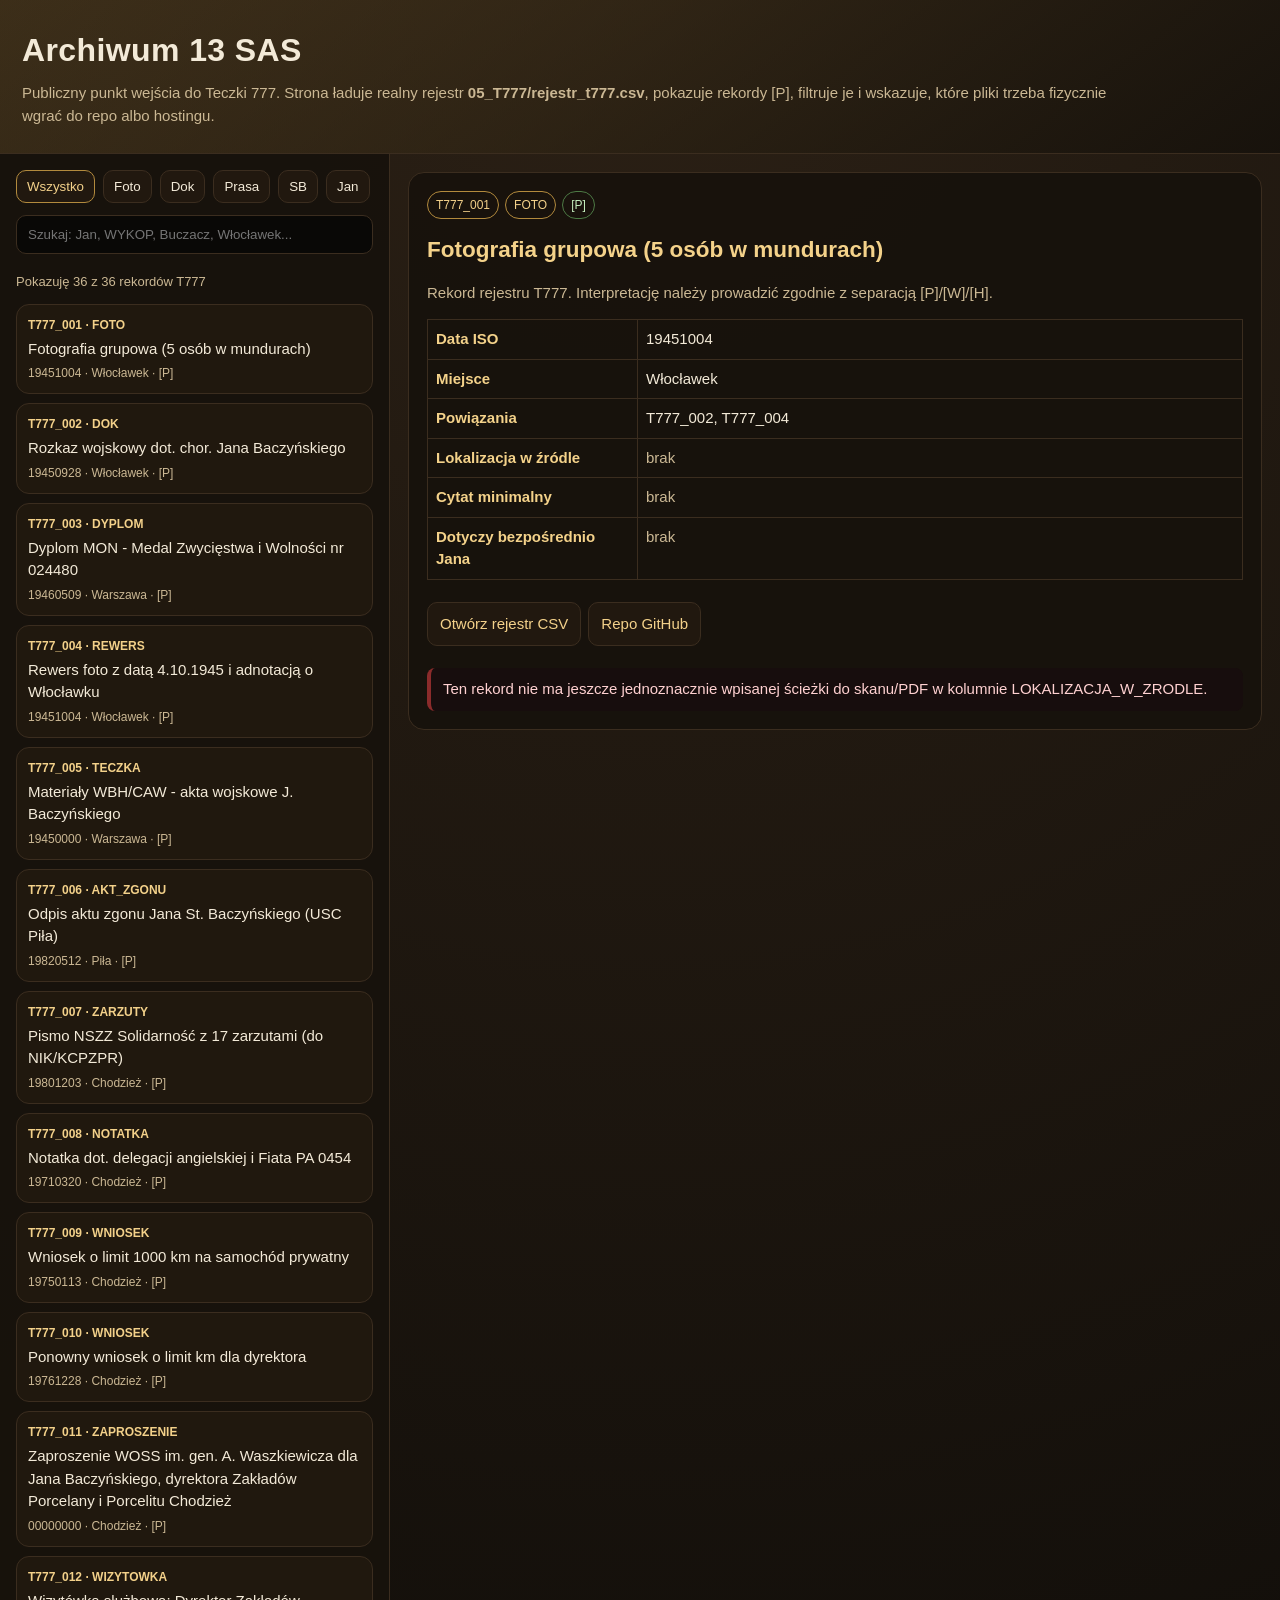
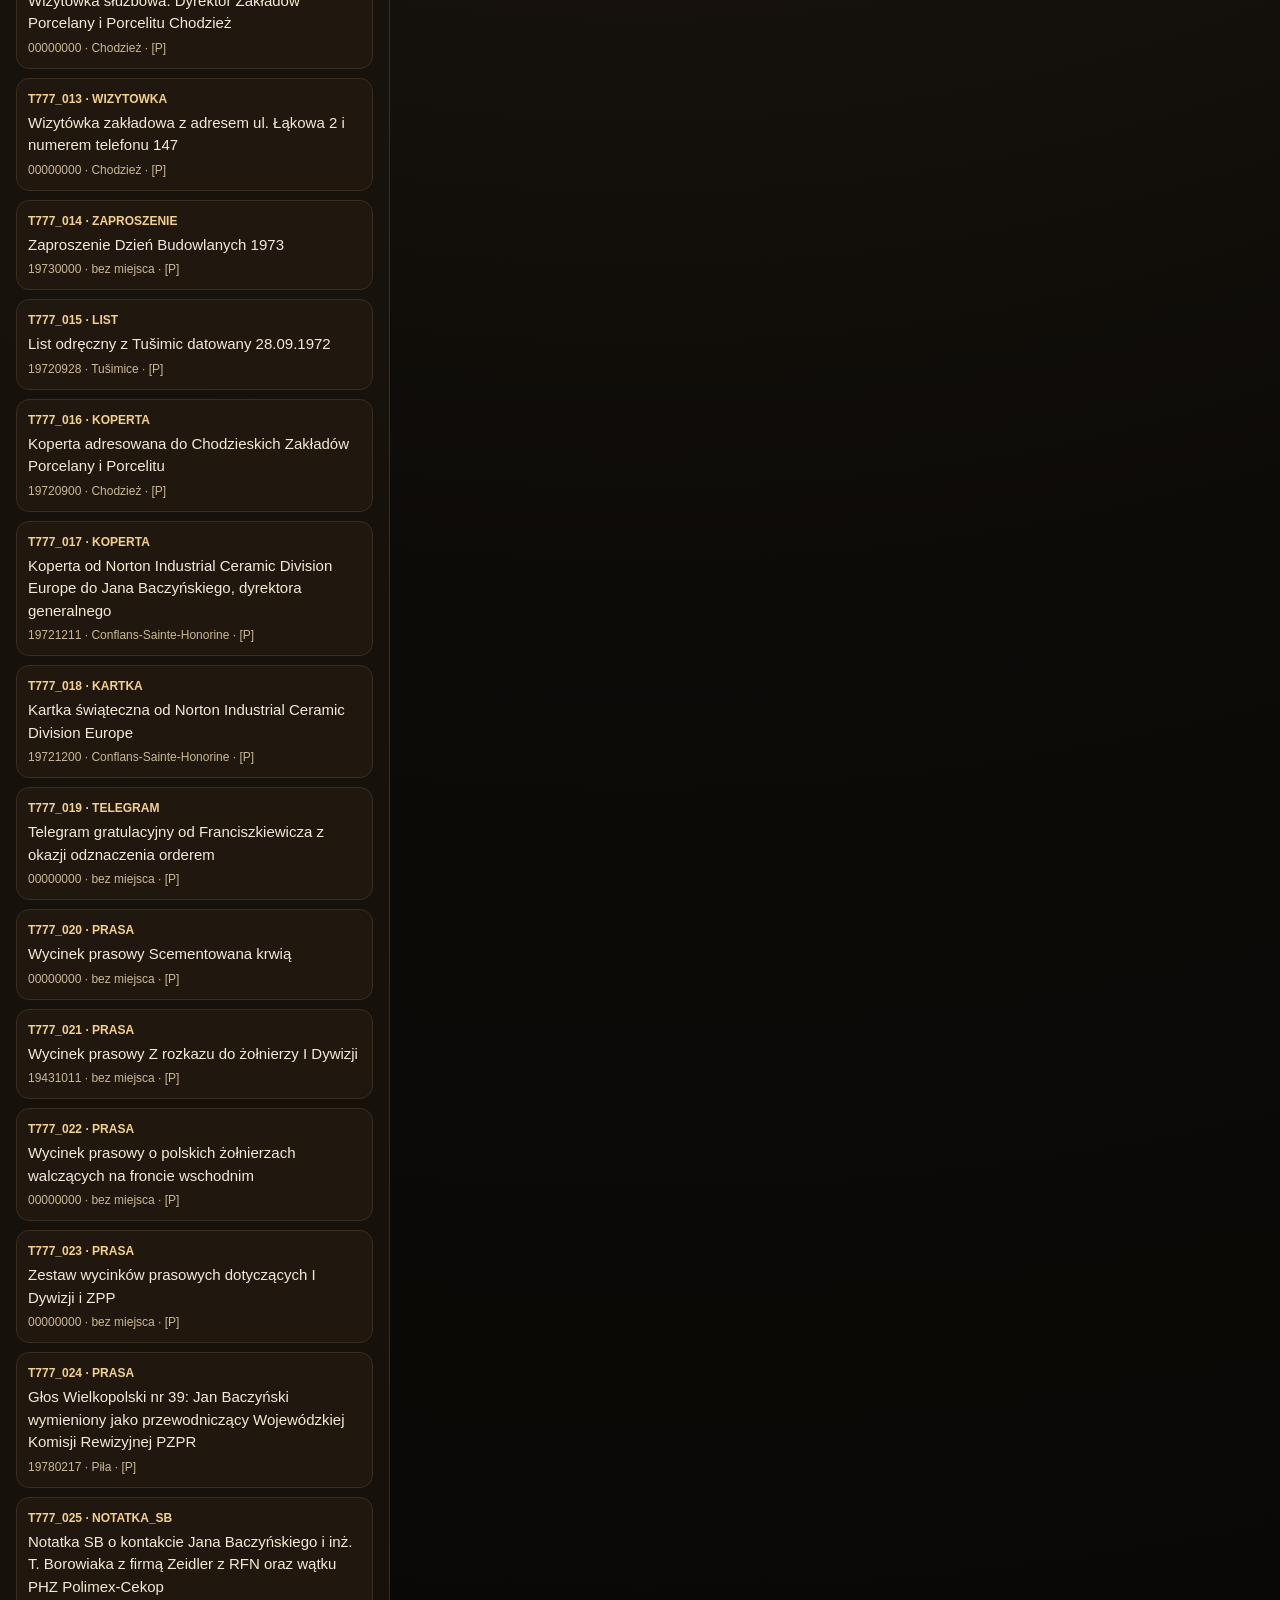
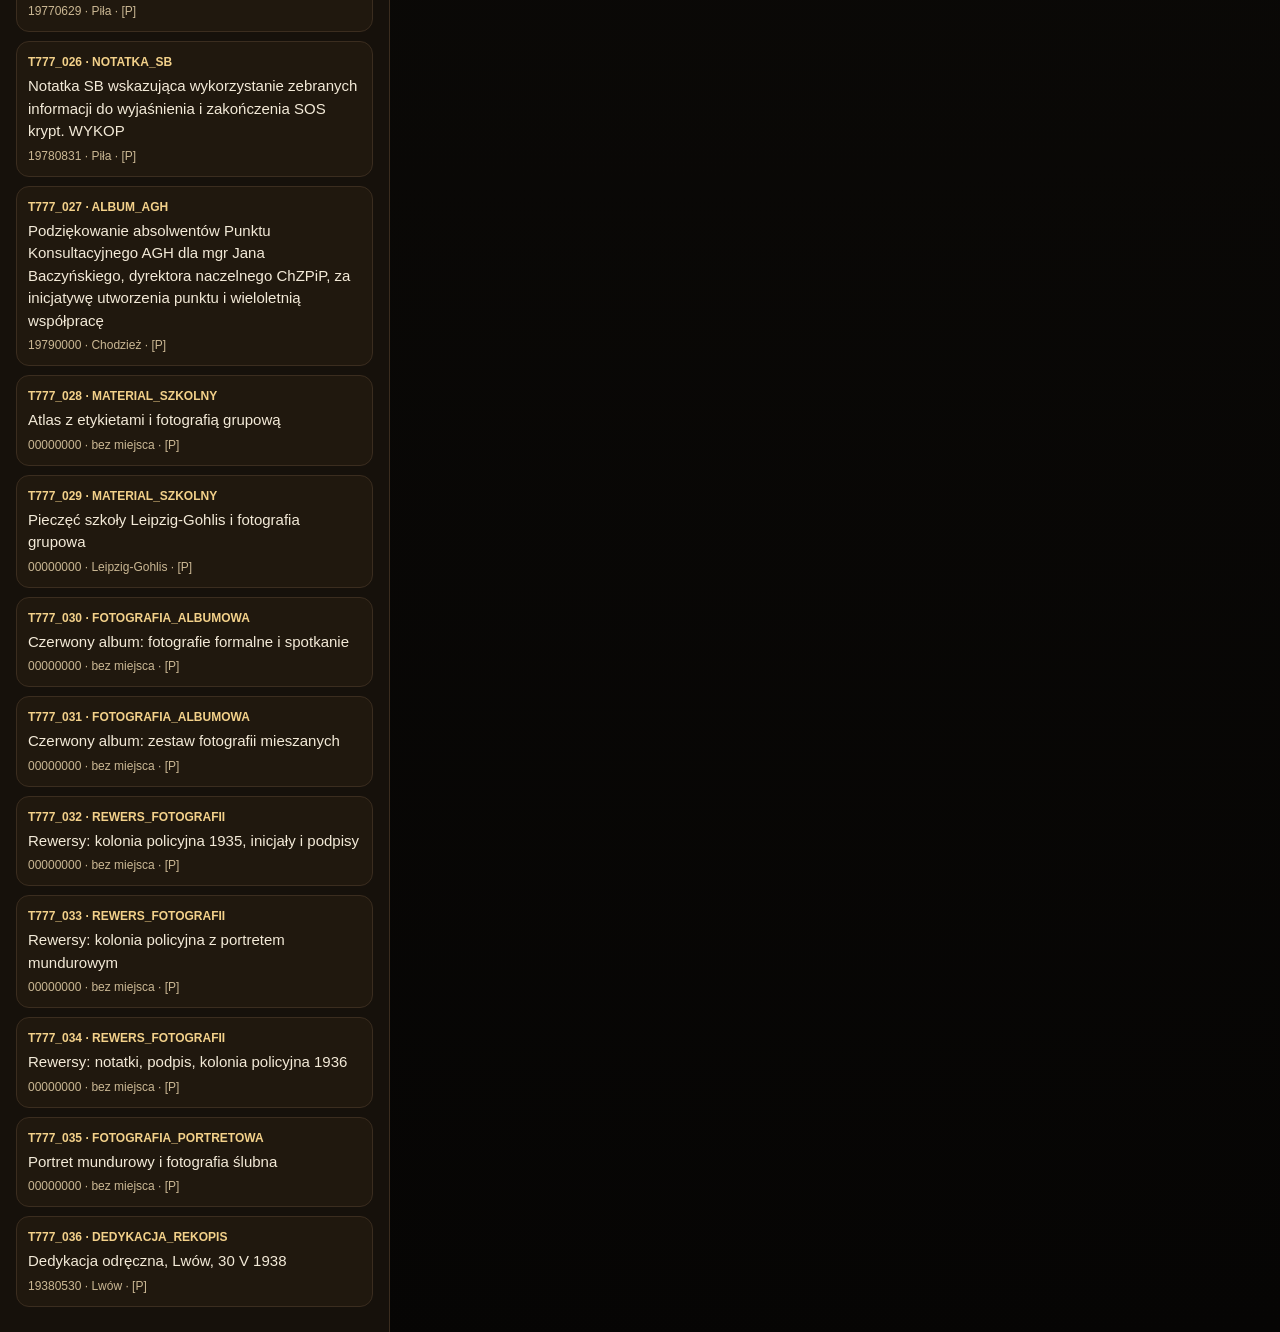
==== index.html @ ee75ef65 "Napraw publiczny front Archiwum 13 SAS i podłącz dynamiczny rejestr T777" ====
<!doctype html>
<html lang="pl">
<head>
<meta charset="utf-8">
<meta name="viewport" content="width=device-width, initial-scale=1">
<title>Archiwum 13 SAS | Teczka 777</title>
<style>
:root{--bg:#0d0b08;--panel:#17120c;--panel2:#21180f;--paper:#f3ead8;--muted:#cbb894;--gold:#b28a3d;--line:#3b2d1f;--red:#8b2b2b;--green:#4d7a45}*{box-sizing:border-box}body{margin:0;background:radial-gradient(circle at top,#2b2015 0,#0d0b08 48%,#060504 100%);color:var(--paper);font:15px/1.5 Arial,Helvetica,sans-serif}header{padding:26px 22px;border-bottom:1px solid var(--line);background:linear-gradient(145deg,rgba(178,138,61,.18),rgba(23,18,12,.96))}h1{margin:0;font-size:32px;letter-spacing:.4px}.sub{color:var(--muted);margin-top:8px;max-width:1100px}.layout{display:grid;grid-template-columns:390px 1fr;min-height:calc(100vh - 120px)}aside{border-right:1px solid var(--line);background:rgba(23,18,12,.96);padding:16px;overflow:auto}.content{padding:18px;overflow:auto}.tabs{display:flex;gap:8px;flex-wrap:wrap;margin-bottom:12px}.tab{border:1px solid var(--line);background:var(--panel2);color:var(--paper);padding:8px 10px;border-radius:10px;cursor:pointer}.tab.active{border-color:var(--gold);color:#f3d18a}.search{width:100%;padding:11px;border-radius:10px;border:1px solid var(--line);background:#090806;color:var(--paper);margin-bottom:10px}.stats{color:var(--muted);font-size:13px;margin:8px 0 12px}.item{border:1px solid var(--line);background:rgba(33,24,15,.96);border-radius:13px;padding:11px;margin:9px 0;cursor:pointer}.item:hover,.item.active{border-color:var(--gold)}.code{font-size:12px;color:#f3d18a;font-weight:bold}.title{font-size:15px;margin:4px 0}.meta{font-size:12px;color:var(--muted)}.viewer{border:1px solid var(--line);border-radius:16px;background:rgba(23,18,12,.96);padding:18px;min-height:540px}.badge{display:inline-block;border:1px solid var(--gold);color:#f3d18a;padding:4px 8px;border-radius:999px;font-size:12px;margin:0 6px 6px 0}.badge.p{border-color:var(--green);color:#c6efbf}.badge.warn{border-color:var(--red);color:#ffb6b6}h2{margin:8px 0 10px;color:#f4d28a}.muted{color:var(--muted)}.btn{display:inline-block;margin:7px 7px 7px 0;padding:10px 12px;border-radius:10px;border:1px solid var(--line);color:#f3d18a;text-decoration:none;background:var(--panel2)}.btn:hover{border-color:var(--gold)}table{border-collapse:collapse;width:100%;margin-top:12px}td,th{border:1px solid var(--line);padding:8px;text-align:left;vertical-align:top}th{color:#f4d28a;width:210px}.panel{border:1px solid var(--line);background:#100c08;border-radius:12px;padding:12px;margin-top:12px}iframe{width:100%;height:72vh;border:1px solid var(--line);border-radius:10px;background:#fff}.missing{border-left:4px solid var(--red);padding:10px 12px;background:#170d0d;color:#ffd1d1;border-radius:8px;margin-top:10px}.ok{border-left:4px solid var(--green);padding:10px 12px;background:#0e170d;color:#d9ffd3;border-radius:8px;margin-top:10px}@media(max-width:900px){.layout{grid-template-columns:1fr}aside{border-right:0;border-bottom:1px solid var(--line)}iframe{height:65vh}}
</style>
</head>
<body>
<header><h1>Archiwum 13 SAS</h1><div class="sub">Publiczny punkt wejścia do Teczki 777. Strona ładuje realny rejestr <b>05_T777/rejestr_t777.csv</b>, pokazuje rekordy [P], filtruje je i wskazuje, które pliki trzeba fizycznie wgrać do repo albo hostingu.</div></header>
<div class="layout">
<aside>
<div class="tabs"><button class="tab active" data-filter="all">Wszystko</button><button class="tab" data-filter="FOTO">Foto</button><button class="tab" data-filter="DOK">Dok</button><button class="tab" data-filter="PRASA">Prasa</button><button class="tab" data-filter="NOTATKA_SB">SB</button><button class="tab" data-filter="JAN">Jan</button></div>
<input id="search" class="search" placeholder="Szukaj: Jan, WYKOP, Buczacz, Włocławek...">
<div class="stats" id="stats">Ładowanie rejestru...</div><div id="list"></div>
</aside>
<main class="content"><section id="viewer" class="viewer"><h2>Ładowanie archiwum...</h2><p class="muted">Jeżeli widzisz ten ekran dłużej, otwórz stronę przez GitHub Pages, Netlify albo lokalny serwer, nie przez goły plik z dysku.</p></section></main>
</div>
<script>
const CSV_PATH='05_T777/rejestr_t777.csv';
const GH='https://github.com/komendantmb/archiwum_13_sas';
const RAW='https://raw.githubusercontent.com/komendantmb/archiwum_13_sas/main/';
let records=[],filter='all';
const list=document.getElementById('list'),viewer=document.getElementById('viewer'),search=document.getElementById('search'),stats=document.getElementById('stats');
function splitCSVLine(line){const out=[];let cur='',q=false;for(let i=0;i<line.length;i++){const c=line[i];if(c==='"'){q=!q;continue}if(c===';'&&!q){out.push(cur);cur='';continue}cur+=c}out.push(cur);return out}
function parseCSV(txt){const lines=txt.replace(/^\uFEFF/,'').trim().split(/\r?\n/);const head=splitCSVLine(lines.shift());return lines.filter(Boolean).map(line=>{const vals=splitCSVLine(line);const o={};head.forEach((h,i)=>o[h]=vals[i]||'');return o})}
function normalizeType(t){return (t||'').trim().toUpperCase()}
function recordTitle(r){return r.OPIS_KRÓTKI||r.TYP||r.ID}
function candidateFile(r){const loc=r.LOKALIZACJA_W_ZRODLE||'';let name='';if(loc.includes('=>')) name=loc.split('=>').pop().trim();if(!name) return null;const lower=name.toLowerCase();if(lower.endsWith('.pdf')) return 'assets/pdf/'+name;if(/\.(jpg|jpeg|png|webp)$/i.test(name)) return 'assets/img/'+name;return 'assets/media/'+name}
function row(label,value){return `<tr><th>${label}</th><td>${value?String(value).replaceAll('<','&lt;'):'<span class="muted">brak</span>'}</td></tr>`}
function renderList(){const q=search.value.toLowerCase();let data=records.filter(r=>{const t=normalizeType(r.TYP);const all=Object.values(r).join(' ').toLowerCase();if(filter==='JAN' && (r.CZY_DOTYCZY_BEZPOSREDNIO_JANA||'').toUpperCase()!=='TAK') return false;if(filter!=='all'&&filter!=='JAN'&&t!==filter) return false;return all.includes(q)});stats.textContent=`Pokazuję ${data.length} z ${records.length} rekordów T777`;list.innerHTML='';data.forEach((r,idx)=>{const el=document.createElement('div');el.className='item';el.innerHTML=`<div class="code">${r.ID||'BRAK_ID'} · ${normalizeType(r.TYP)}</div><div class="title">${recordTitle(r)}</div><div class="meta">${r.DATA_ISO||'bez daty'} · ${r.MIEJSCE||'bez miejsca'} · ${r.STATUS_DOWODOWY||'bez statusu'}</div>`;el.onclick=()=>openRecord(r,el);list.appendChild(el)});if(data[0]&&!document.querySelector('.item.active')) openRecord(data[0])}
function openRecord(r,el){document.querySelectorAll('.item').forEach(x=>x.classList.remove('active'));if(el)el.classList.add('active');const cand=candidateFile(r);const isP=(r.STATUS_DOWODOWY||'').includes('[P]');let html=`<span class="badge">${r.ID}</span><span class="badge">${normalizeType(r.TYP)}</span><span class="badge ${isP?'p':'warn'}">${r.STATUS_DOWODOWY||'BRAK STATUSU'}</span><h2>${recordTitle(r)}</h2><p class="muted">${r.UWAGA_METODOLOGICZNA||'Rekord rejestru T777. Interpretację należy prowadzić zgodnie z separacją [P]/[W]/[H].'}</p><table>${row('Data ISO',r.DATA_ISO)}${row('Miejsce',r.MIEJSCE)}${row('Powiązania',r.POWIĄZANIA)}${row('Lokalizacja w źródle',r.LOKALIZACJA_W_ZRODLE)}${row('Cytat minimalny',r.CYTAT_MINIMALNY)}${row('Dotyczy bezpośrednio Jana',r.CZY_DOTYCZY_BEZPOSREDNIO_JANA)}</table><p><a class="btn" href="${CSV_PATH}" target="_blank">Otwórz rejestr CSV</a><a class="btn" href="${GH}" target="_blank">Repo GitHub</a></p>`;
if(cand){html+=`<div class="panel"><b>Kandydat pliku źródłowego</b><p class="muted">${cand}</p><a class="btn" href="${cand}" target="_blank">Spróbuj otworzyć lokalnie</a><a class="btn" href="${RAW+cand}" target="_blank">Spróbuj otworzyć RAW</a><div class="missing">Jeżeli link zwraca 404, plik binarny nie został jeszcze wgrany. Rekord istnieje, ale skan/PDF trzeba dopiąć fizycznie pod wskazaną ścieżkę.</div></div>`}else{html+=`<div class="missing">Ten rekord nie ma jeszcze jednoznacznie wpisanej ścieżki do skanu/PDF w kolumnie LOKALIZACJA_W_ZRODLE.</div>`}
viewer.innerHTML=html}
async function boot(){try{let res=await fetch(CSV_PATH,{cache:'no-store'});if(!res.ok)res=await fetch(RAW+CSV_PATH,{cache:'no-store'});const txt=await res.text();records=parseCSV(txt);renderList();if(records[0])openRecord(records[0])}catch(e){viewer.innerHTML='<h2>Nie udało się załadować CSV</h2><p class="muted">Uruchom stronę przez Netlify/GitHub Pages/lokalny serwer. Bez serwera przeglądarka może blokować fetch do CSV.</p>';stats.textContent='CSV niezaładowany'}}
document.querySelectorAll('.tab').forEach(b=>b.onclick=()=>{document.querySelectorAll('.tab').forEach(x=>x.classList.remove('active'));b.classList.add('active');filter=b.dataset.filter;renderList()});search.oninput=renderList;boot();
</script>
</body>
</html>
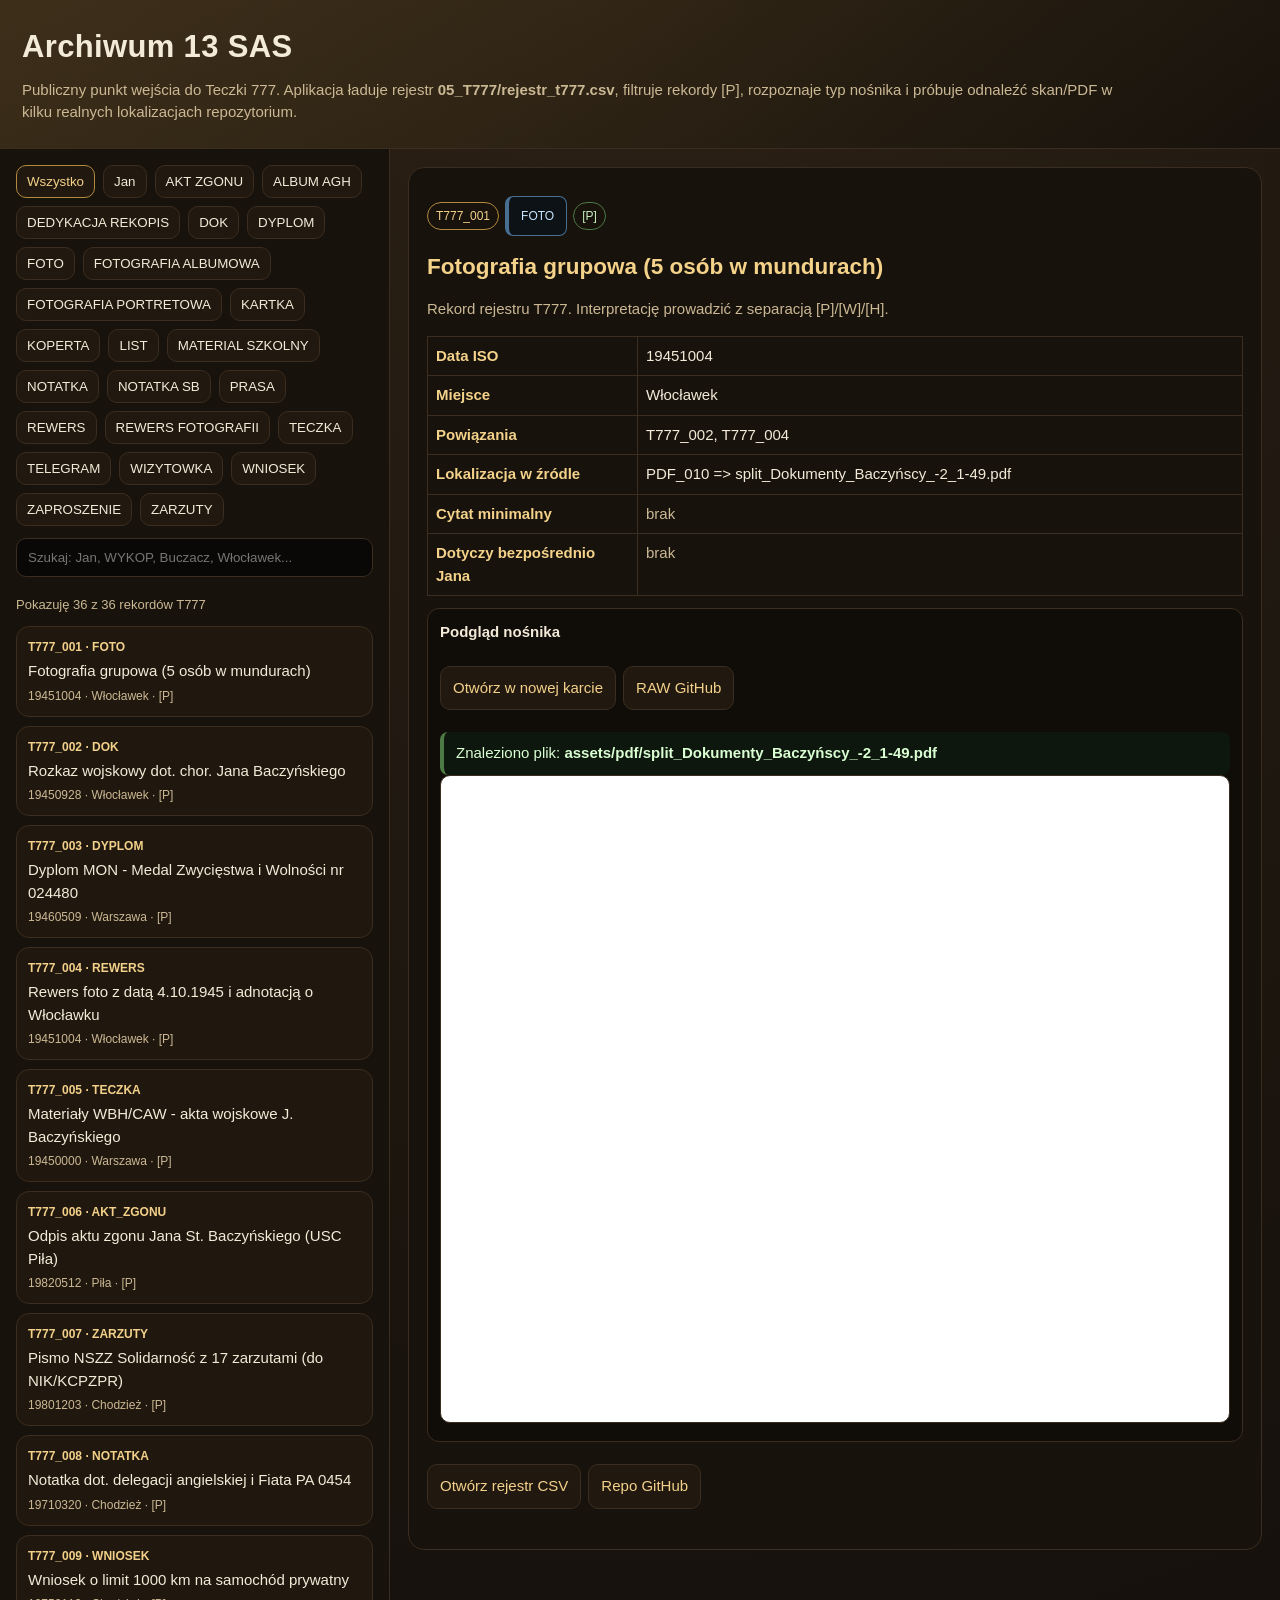
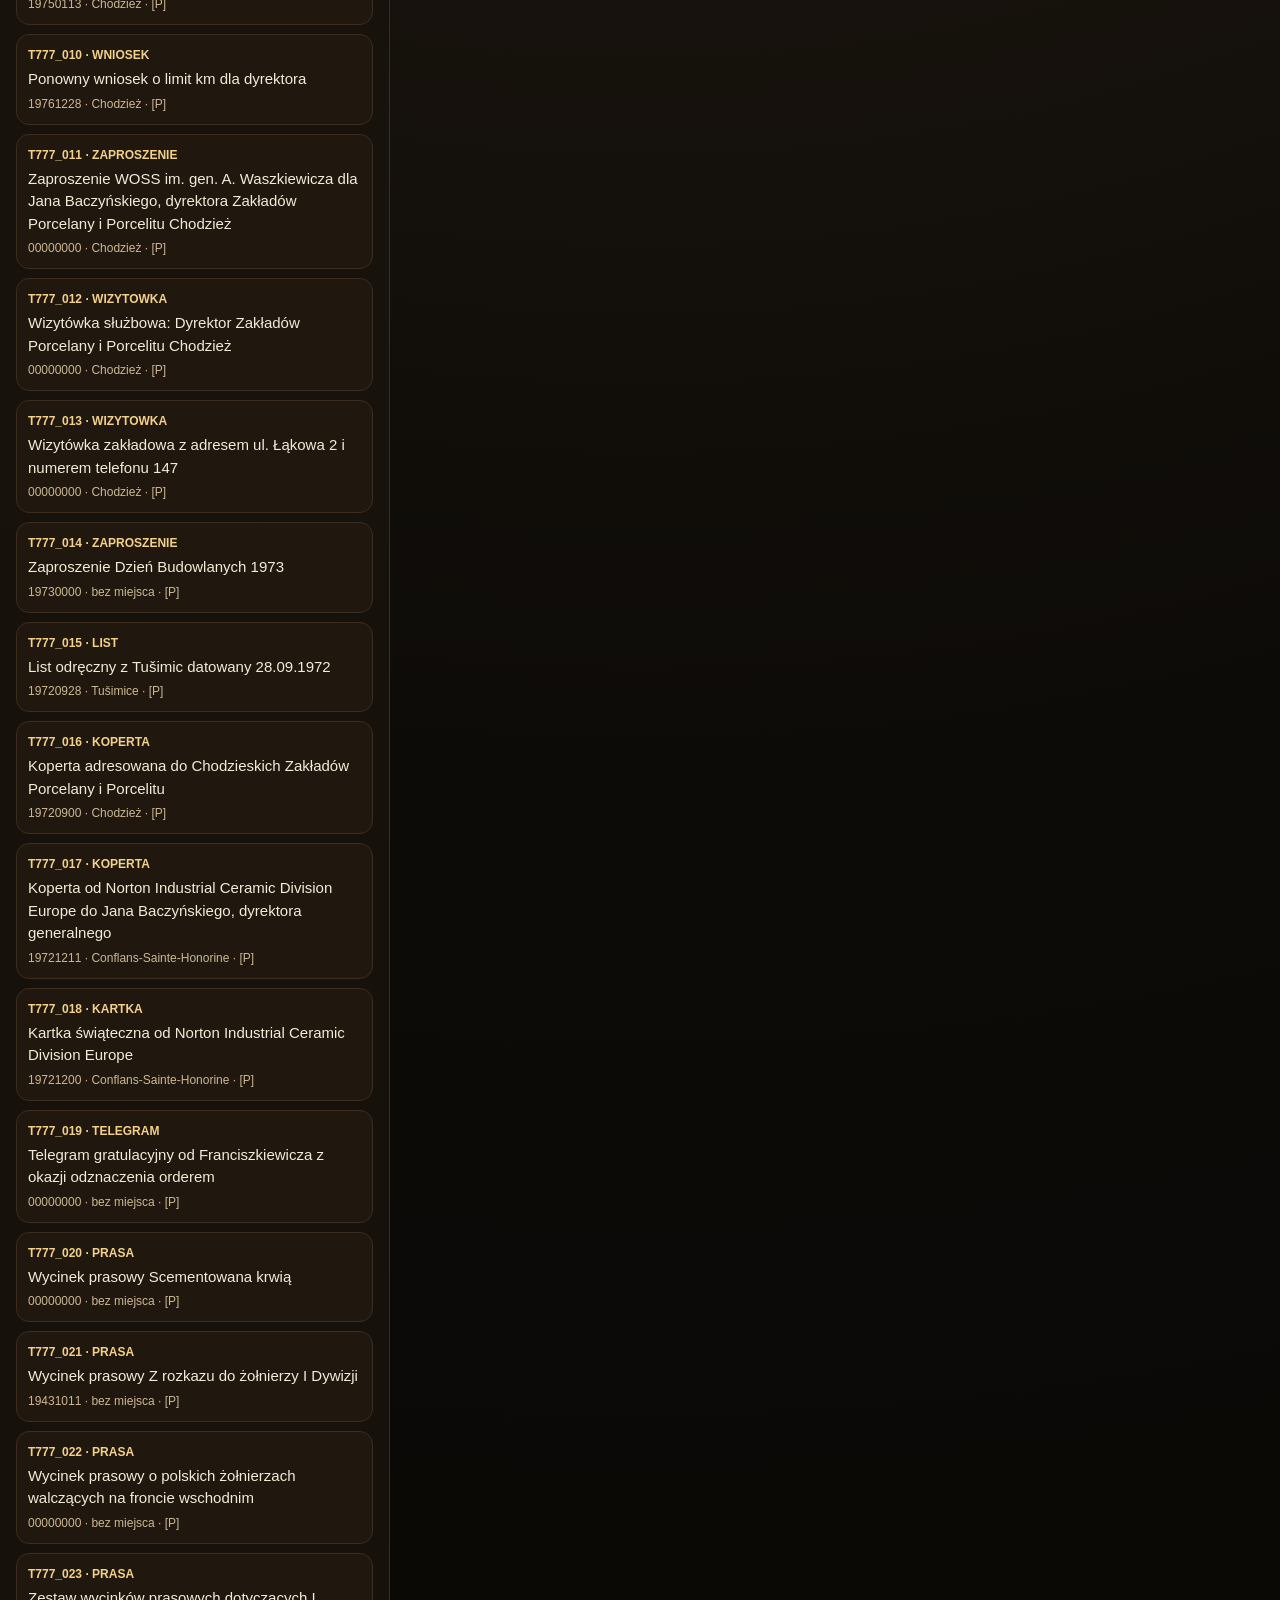
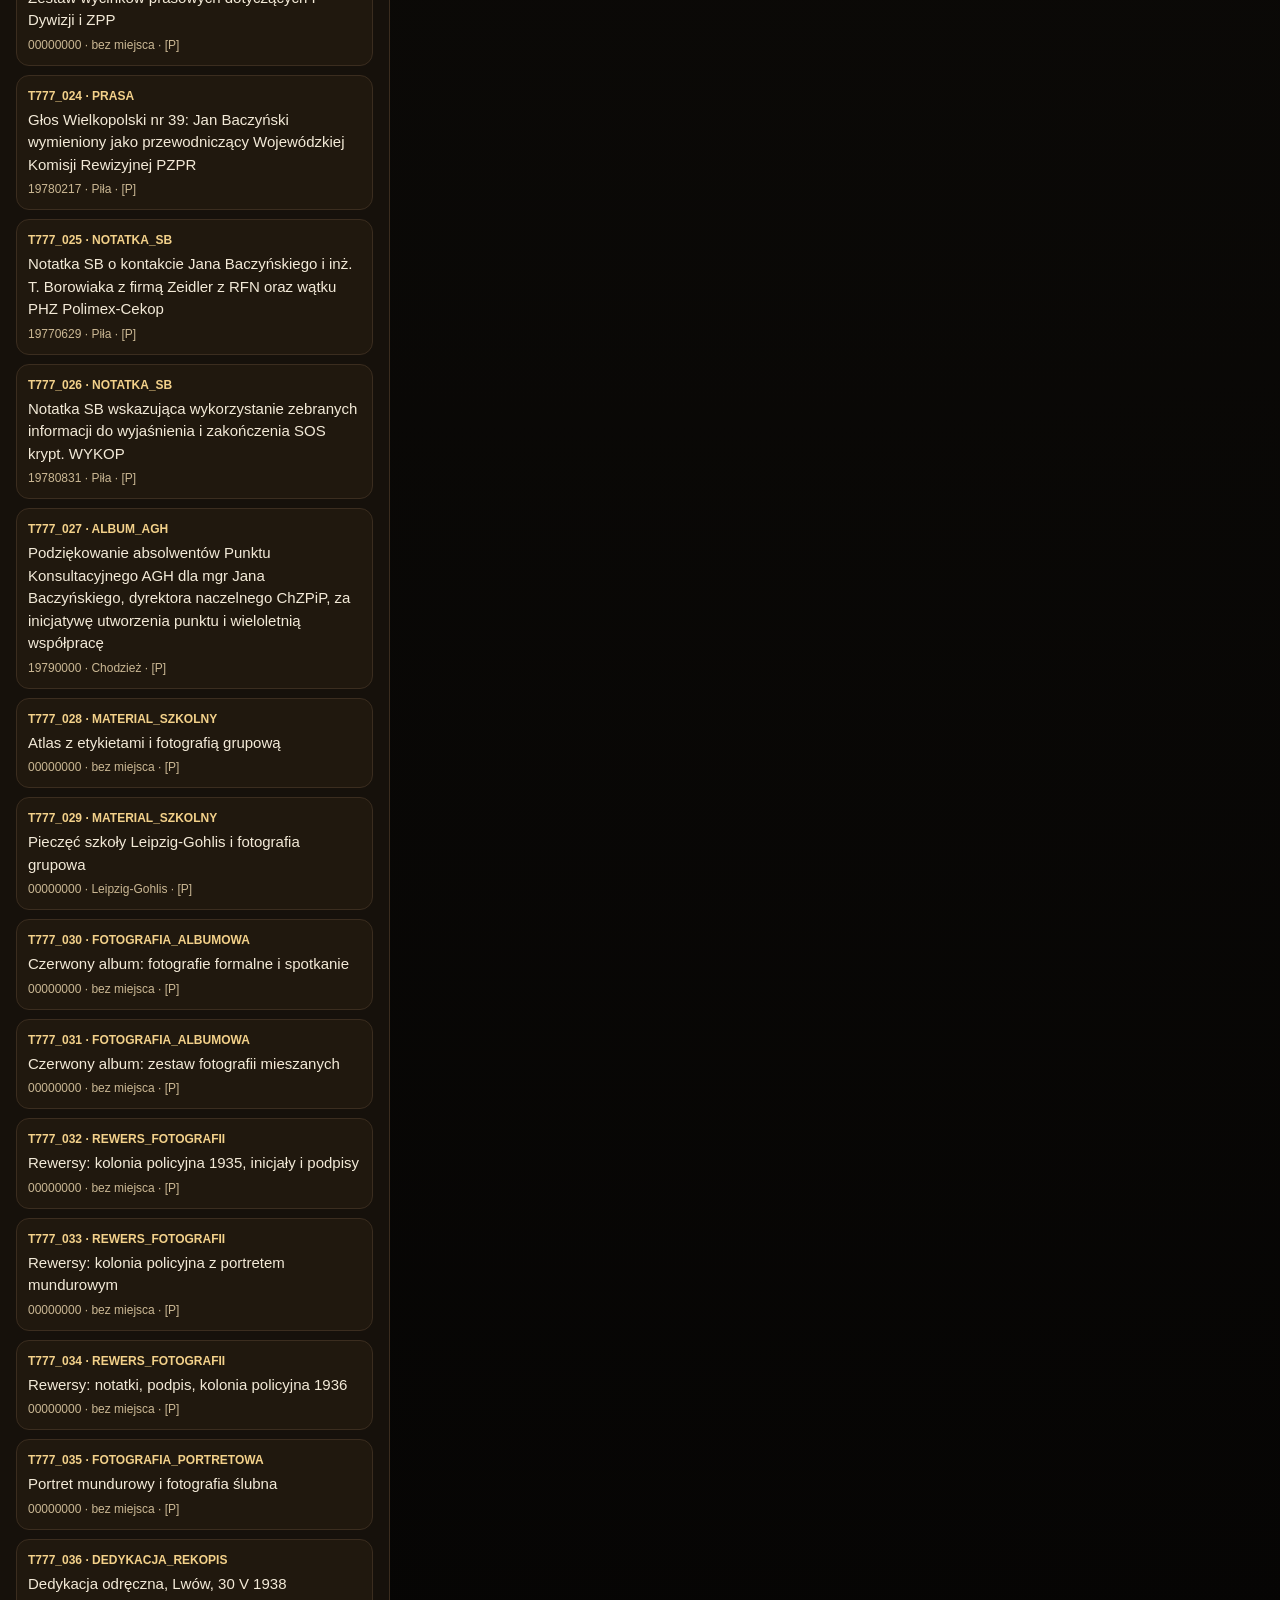
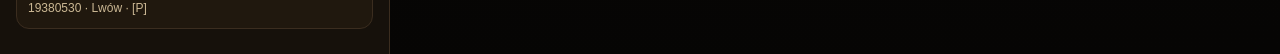
==== commit c9c276f2: "Napraw podglad archiwum T777 i resolver mediow" ====
--- a/index.html
+++ b/index.html
@@ -5,37 +5,80 @@
 <meta name="viewport" content="width=device-width, initial-scale=1">
 <title>Archiwum 13 SAS | Teczka 777</title>
 <style>
-:root{--bg:#0d0b08;--panel:#17120c;--panel2:#21180f;--paper:#f3ead8;--muted:#cbb894;--gold:#b28a3d;--line:#3b2d1f;--red:#8b2b2b;--green:#4d7a45}*{box-sizing:border-box}body{margin:0;background:radial-gradient(circle at top,#2b2015 0,#0d0b08 48%,#060504 100%);color:var(--paper);font:15px/1.5 Arial,Helvetica,sans-serif}header{padding:26px 22px;border-bottom:1px solid var(--line);background:linear-gradient(145deg,rgba(178,138,61,.18),rgba(23,18,12,.96))}h1{margin:0;font-size:32px;letter-spacing:.4px}.sub{color:var(--muted);margin-top:8px;max-width:1100px}.layout{display:grid;grid-template-columns:390px 1fr;min-height:calc(100vh - 120px)}aside{border-right:1px solid var(--line);background:rgba(23,18,12,.96);padding:16px;overflow:auto}.content{padding:18px;overflow:auto}.tabs{display:flex;gap:8px;flex-wrap:wrap;margin-bottom:12px}.tab{border:1px solid var(--line);background:var(--panel2);color:var(--paper);padding:8px 10px;border-radius:10px;cursor:pointer}.tab.active{border-color:var(--gold);color:#f3d18a}.search{width:100%;padding:11px;border-radius:10px;border:1px solid var(--line);background:#090806;color:var(--paper);margin-bottom:10px}.stats{color:var(--muted);font-size:13px;margin:8px 0 12px}.item{border:1px solid var(--line);background:rgba(33,24,15,.96);border-radius:13px;padding:11px;margin:9px 0;cursor:pointer}.item:hover,.item.active{border-color:var(--gold)}.code{font-size:12px;color:#f3d18a;font-weight:bold}.title{font-size:15px;margin:4px 0}.meta{font-size:12px;color:var(--muted)}.viewer{border:1px solid var(--line);border-radius:16px;background:rgba(23,18,12,.96);padding:18px;min-height:540px}.badge{display:inline-block;border:1px solid var(--gold);color:#f3d18a;padding:4px 8px;border-radius:999px;font-size:12px;margin:0 6px 6px 0}.badge.p{border-color:var(--green);color:#c6efbf}.badge.warn{border-color:var(--red);color:#ffb6b6}h2{margin:8px 0 10px;color:#f4d28a}.muted{color:var(--muted)}.btn{display:inline-block;margin:7px 7px 7px 0;padding:10px 12px;border-radius:10px;border:1px solid var(--line);color:#f3d18a;text-decoration:none;background:var(--panel2)}.btn:hover{border-color:var(--gold)}table{border-collapse:collapse;width:100%;margin-top:12px}td,th{border:1px solid var(--line);padding:8px;text-align:left;vertical-align:top}th{color:#f4d28a;width:210px}.panel{border:1px solid var(--line);background:#100c08;border-radius:12px;padding:12px;margin-top:12px}iframe{width:100%;height:72vh;border:1px solid var(--line);border-radius:10px;background:#fff}.missing{border-left:4px solid var(--red);padding:10px 12px;background:#170d0d;color:#ffd1d1;border-radius:8px;margin-top:10px}.ok{border-left:4px solid var(--green);padding:10px 12px;background:#0e170d;color:#d9ffd3;border-radius:8px;margin-top:10px}@media(max-width:900px){.layout{grid-template-columns:1fr}aside{border-right:0;border-bottom:1px solid var(--line)}iframe{height:65vh}}
+:root{
+  --bg:#0d0b08;--panel:#17120c;--panel2:#21180f;--paper:#f3ead8;--muted:#cbb894;
+  --gold:#b28a3d;--line:#3b2d1f;--red:#8b2b2b;--green:#4d7a45;--blue:#486f91
+}
+*{box-sizing:border-box}
+body{margin:0;background:radial-gradient(circle at top,#2b2015 0,#0d0b08 48%,#060504 100%);color:var(--paper);font:15px/1.5 Arial,Helvetica,sans-serif}
+header{padding:24px 22px;border-bottom:1px solid var(--line);background:linear-gradient(145deg,rgba(178,138,61,.18),rgba(23,18,12,.96))}
+h1{margin:0;font-size:31px;letter-spacing:.35px}.sub{color:var(--muted);margin-top:8px;max-width:1120px}
+.layout{display:grid;grid-template-columns:390px 1fr;min-height:calc(100vh - 116px)}
+aside{border-right:1px solid var(--line);background:rgba(23,18,12,.96);padding:16px;overflow:auto}.content{padding:18px;overflow:auto}
+.tabs{display:flex;gap:8px;flex-wrap:wrap;margin-bottom:12px}.tab{border:1px solid var(--line);background:var(--panel2);color:var(--paper);padding:8px 10px;border-radius:10px;cursor:pointer}.tab.active{border-color:var(--gold);color:#f3d18a}
+.search{width:100%;padding:11px;border-radius:10px;border:1px solid var(--line);background:#090806;color:var(--paper);margin-bottom:10px}.stats{color:var(--muted);font-size:13px;margin:8px 0 12px}
+.item{border:1px solid var(--line);background:rgba(33,24,15,.96);border-radius:13px;padding:11px;margin:9px 0;cursor:pointer}.item:hover,.item.active{border-color:var(--gold)}
+.code{font-size:12px;color:#f3d18a;font-weight:bold}.title{font-size:15px;margin:4px 0}.meta{font-size:12px;color:var(--muted)}
+.viewer{border:1px solid var(--line);border-radius:16px;background:rgba(23,18,12,.96);padding:18px;min-height:540px}.badge{display:inline-block;border:1px solid var(--gold);color:#f3d18a;padding:4px 8px;border-radius:999px;font-size:12px;margin:0 6px 6px 0}.badge.p{border-color:var(--green);color:#c6efbf}.badge.warn{border-color:var(--red);color:#ffb6b6}.badge.info{border-color:var(--blue);color:#c9e5ff}
+h2{margin:8px 0 10px;color:#f4d28a}.muted{color:var(--muted)}.small{font-size:12px}.btn{display:inline-block;margin:7px 7px 7px 0;padding:10px 12px;border-radius:10px;border:1px solid var(--line);color:#f3d18a;text-decoration:none;background:var(--panel2)}.btn:hover{border-color:var(--gold)}
+table{border-collapse:collapse;width:100%;margin-top:12px}td,th{border:1px solid var(--line);padding:8px;text-align:left;vertical-align:top}th{color:#f4d28a;width:210px}
+.panel{border:1px solid var(--line);background:#100c08;border-radius:12px;padding:12px;margin-top:12px}.missing{border-left:4px solid var(--red);padding:10px 12px;background:#170d0d;color:#ffd1d1;border-radius:8px;margin-top:10px}.ok{border-left:4px solid var(--green);padding:10px 12px;background:#0e170d;color:#d9ffd3;border-radius:8px;margin-top:10px}.info{border-left:4px solid var(--blue);padding:10px 12px;background:#0d1217;color:#d4ecff;border-radius:8px;margin-top:10px}
+iframe{width:100%;height:72vh;border:1px solid var(--line);border-radius:10px;background:#fff}.preview-img{max-width:100%;max-height:78vh;border:1px solid var(--line);border-radius:10px;background:#080604;display:block;margin-top:12px}.pathlist{margin:8px 0 0 18px;color:var(--muted);font-size:12px}.pathlist li{margin:3px 0;word-break:break-all}
+@media(max-width:900px){.layout{grid-template-columns:1fr}aside{border-right:0;border-bottom:1px solid var(--line)}iframe{height:65vh}h1{font-size:25px}}
 </style>
 </head>
 <body>
-<header><h1>Archiwum 13 SAS</h1><div class="sub">Publiczny punkt wejścia do Teczki 777. Strona ładuje realny rejestr <b>05_T777/rejestr_t777.csv</b>, pokazuje rekordy [P], filtruje je i wskazuje, które pliki trzeba fizycznie wgrać do repo albo hostingu.</div></header>
+<header>
+  <h1>Archiwum 13 SAS</h1>
+  <div class="sub">Publiczny punkt wejścia do Teczki 777. Aplikacja ładuje rejestr <b>05_T777/rejestr_t777.csv</b>, filtruje rekordy [P], rozpoznaje typ nośnika i próbuje odnaleźć skan/PDF w kilku realnych lokalizacjach repozytorium.</div>
+</header>
 <div class="layout">
 <aside>
-<div class="tabs"><button class="tab active" data-filter="all">Wszystko</button><button class="tab" data-filter="FOTO">Foto</button><button class="tab" data-filter="DOK">Dok</button><button class="tab" data-filter="PRASA">Prasa</button><button class="tab" data-filter="NOTATKA_SB">SB</button><button class="tab" data-filter="JAN">Jan</button></div>
-<input id="search" class="search" placeholder="Szukaj: Jan, WYKOP, Buczacz, Włocławek...">
-<div class="stats" id="stats">Ładowanie rejestru...</div><div id="list"></div>
+  <div class="tabs" id="tabs"><button class="tab active" data-filter="all">Wszystko</button><button class="tab" data-filter="JAN">Jan</button></div>
+  <input id="search" class="search" placeholder="Szukaj: Jan, WYKOP, Buczacz, Włocławek...">
+  <div class="stats" id="stats">Ładowanie rejestru...</div>
+  <div id="list"></div>
 </aside>
-<main class="content"><section id="viewer" class="viewer"><h2>Ładowanie archiwum...</h2><p class="muted">Jeżeli widzisz ten ekran dłużej, otwórz stronę przez GitHub Pages, Netlify albo lokalny serwer, nie przez goły plik z dysku.</p></section></main>
+<main class="content">
+  <section id="viewer" class="viewer"><h2>Ładowanie archiwum...</h2><p class="muted">Otwórz stronę przez GitHub Pages, Netlify albo lokalny serwer. Goły plik z dysku może blokować ładowanie CSV.</p></section>
+</main>
 </div>
 <script>
 const CSV_PATH='05_T777/rejestr_t777.csv';
 const GH='https://github.com/komendantmb/archiwum_13_sas';
 const RAW='https://raw.githubusercontent.com/komendantmb/archiwum_13_sas/main/';
-let records=[],filter='all';
-const list=document.getElementById('list'),viewer=document.getElementById('viewer'),search=document.getElementById('search'),stats=document.getElementById('stats');
-function splitCSVLine(line){const out=[];let cur='',q=false;for(let i=0;i<line.length;i++){const c=line[i];if(c==='"'){q=!q;continue}if(c===';'&&!q){out.push(cur);cur='';continue}cur+=c}out.push(cur);return out}
-function parseCSV(txt){const lines=txt.replace(/^\uFEFF/,'').trim().split(/\r?\n/);const head=splitCSVLine(lines.shift());return lines.filter(Boolean).map(line=>{const vals=splitCSVLine(line);const o={};head.forEach((h,i)=>o[h]=vals[i]||'');return o})}
-function normalizeType(t){return (t||'').trim().toUpperCase()}
-function recordTitle(r){return r.OPIS_KRÓTKI||r.TYP||r.ID}
-function candidateFile(r){const loc=r.LOKALIZACJA_W_ZRODLE||'';let name='';if(loc.includes('=>')) name=loc.split('=>').pop().trim();if(!name) return null;const lower=name.toLowerCase();if(lower.endsWith('.pdf')) return 'assets/pdf/'+name;if(/\.(jpg|jpeg|png|webp)$/i.test(name)) return 'assets/img/'+name;return 'assets/media/'+name}
-function row(label,value){return `<tr><th>${label}</th><td>${value?String(value).replaceAll('<','&lt;'):'<span class="muted">brak</span>'}</td></tr>`}
-function renderList(){const q=search.value.toLowerCase();let data=records.filter(r=>{const t=normalizeType(r.TYP);const all=Object.values(r).join(' ').toLowerCase();if(filter==='JAN' && (r.CZY_DOTYCZY_BEZPOSREDNIO_JANA||'').toUpperCase()!=='TAK') return false;if(filter!=='all'&&filter!=='JAN'&&t!==filter) return false;return all.includes(q)});stats.textContent=`Pokazuję ${data.length} z ${records.length} rekordów T777`;list.innerHTML='';data.forEach((r,idx)=>{const el=document.createElement('div');el.className='item';el.innerHTML=`<div class="code">${r.ID||'BRAK_ID'} · ${normalizeType(r.TYP)}</div><div class="title">${recordTitle(r)}</div><div class="meta">${r.DATA_ISO||'bez daty'} · ${r.MIEJSCE||'bez miejsca'} · ${r.STATUS_DOWODOWY||'bez statusu'}</div>`;el.onclick=()=>openRecord(r,el);list.appendChild(el)});if(data[0]&&!document.querySelector('.item.active')) openRecord(data[0])}
-function openRecord(r,el){document.querySelectorAll('.item').forEach(x=>x.classList.remove('active'));if(el)el.classList.add('active');const cand=candidateFile(r);const isP=(r.STATUS_DOWODOWY||'').includes('[P]');let html=`<span class="badge">${r.ID}</span><span class="badge">${normalizeType(r.TYP)}</span><span class="badge ${isP?'p':'warn'}">${r.STATUS_DOWODOWY||'BRAK STATUSU'}</span><h2>${recordTitle(r)}</h2><p class="muted">${r.UWAGA_METODOLOGICZNA||'Rekord rejestru T777. Interpretację należy prowadzić zgodnie z separacją [P]/[W]/[H].'}</p><table>${row('Data ISO',r.DATA_ISO)}${row('Miejsce',r.MIEJSCE)}${row('Powiązania',r.POWIĄZANIA)}${row('Lokalizacja w źródle',r.LOKALIZACJA_W_ZRODLE)}${row('Cytat minimalny',r.CYTAT_MINIMALNY)}${row('Dotyczy bezpośrednio Jana',r.CZY_DOTYCZY_BEZPOSREDNIO_JANA)}</table><p><a class="btn" href="${CSV_PATH}" target="_blank">Otwórz rejestr CSV</a><a class="btn" href="${GH}" target="_blank">Repo GitHub</a></p>`;
-if(cand){html+=`<div class="panel"><b>Kandydat pliku źródłowego</b><p class="muted">${cand}</p><a class="btn" href="${cand}" target="_blank">Spróbuj otworzyć lokalnie</a><a class="btn" href="${RAW+cand}" target="_blank">Spróbuj otworzyć RAW</a><div class="missing">Jeżeli link zwraca 404, plik binarny nie został jeszcze wgrany. Rekord istnieje, ale skan/PDF trzeba dopiąć fizycznie pod wskazaną ścieżkę.</div></div>`}else{html+=`<div class="missing">Ten rekord nie ma jeszcze jednoznacznie wpisanej ścieżki do skanu/PDF w kolumnie LOKALIZACJA_W_ZRODLE.</div>`}
-viewer.innerHTML=html}
-async function boot(){try{let res=await fetch(CSV_PATH,{cache:'no-store'});if(!res.ok)res=await fetch(RAW+CSV_PATH,{cache:'no-store'});const txt=await res.text();records=parseCSV(txt);renderList();if(records[0])openRecord(records[0])}catch(e){viewer.innerHTML='<h2>Nie udało się załadować CSV</h2><p class="muted">Uruchom stronę przez Netlify/GitHub Pages/lokalny serwer. Bez serwera przeglądarka może blokować fetch do CSV.</p>';stats.textContent='CSV niezaładowany'}}
-document.querySelectorAll('.tab').forEach(b=>b.onclick=()=>{document.querySelectorAll('.tab').forEach(x=>x.classList.remove('active'));b.classList.add('active');filter=b.dataset.filter;renderList()});search.oninput=renderList;boot();
+let records=[],filter='all',selectedId=null;
+const list=document.getElementById('list'),viewer=document.getElementById('viewer'),search=document.getElementById('search'),stats=document.getElementById('stats'),tabs=document.getElementById('tabs');
+function esc(v){return String(v||'').replaceAll('&','&amp;').replaceAll('<','&lt;').replaceAll('>','&gt;').replaceAll('"','&quot;')}
+function splitCSVLine(line){const out=[];let cur='',q=false;for(let i=0;i<line.length;i++){const c=line[i];if(c==='"'){if(q&&line[i+1]==='"'){cur+='"';i++}else q=!q;continue}if(c===';'&&!q){out.push(cur);cur='';continue}cur+=c}out.push(cur);return out}
+function parseCSV(txt){const lines=txt.replace(/^\uFEFF/,'').trim().split(/\r?\n/);const head=splitCSVLine(lines.shift()).map(h=>h.trim());return lines.filter(Boolean).map(line=>{const vals=splitCSVLine(line);const o={};head.forEach((h,i)=>o[h]=(vals[i]||'').trim());return o})}
+function normalizeType(t){return (t||'BRAK_TYPU').trim().toUpperCase()}
+function recordTitle(r){return r.OPIS_KRÓTKI||r.TYP||r.ID||'Rekord bez tytułu'}
+function basenameFromRecord(r){const loc=r.LOKALIZACJA_W_ZRODLE||'';let name='';if(loc.includes('=>')) name=loc.split('=>').pop().trim();else if(/\.(pdf|jpg|jpeg|png|webp)$/i.test(loc.trim())) name=loc.trim();return name}
+function mediaKind(name,type){const n=(name||'').toLowerCase();const t=normalizeType(type);if(n.endsWith('.pdf'))return 'pdf';if(/\.(jpg|jpeg|png|webp)$/i.test(n))return 'img';if(t.includes('FOTO')||t.includes('FOTOGRAF')||t.includes('REWERS'))return 'img';return 'unknown'}
+function encodePath(path){return path.split('/').map(encodeURIComponent).join('/')}
+function candidates(r){const name=basenameFromRecord(r);if(!name)return [];const kind=mediaKind(name,r.TYP);const dirs=['','assets','assets/media','assets/pdf','assets/img','media','pdf','img','skany','scans','05_T777','01_P'];
+  const out=[];dirs.forEach(d=>out.push(d?`${d}/${name}`:name));
+  if(kind==='pdf'&&!name.toLowerCase().endsWith('.pdf')) out.push(`assets/pdf/${name}.pdf`);
+  return [...new Set(out)];
+}
+async function exists(path){try{const res=await fetch(encodePath(path),{method:'HEAD',cache:'no-store'});if(res.ok)return encodePath(path)}catch(e){}try{const res=await fetch(RAW+encodePath(path),{method:'HEAD',cache:'no-store'});if(res.ok)return RAW+encodePath(path)}catch(e){}return null}
+async function resolveMedia(r){const cs=candidates(r);for(const p of cs){const hit=await exists(p);if(hit)return {hit,path:p,all:cs}}return {hit:null,path:null,all:cs}}
+function row(label,value){return `<tr><th>${esc(label)}</th><td>${value?esc(value):'<span class="muted">brak</span>'}</td></tr>`}
+function buildTabs(){const types=[...new Set(records.map(r=>normalizeType(r.TYP)))].filter(Boolean).sort();types.forEach(t=>{const b=document.createElement('button');b.className='tab';b.dataset.filter=t;b.textContent=t.replaceAll('_',' ');b.onclick=()=>setFilter(t,b);tabs.appendChild(b)})}
+function setFilter(f,b){document.querySelectorAll('.tab').forEach(x=>x.classList.remove('active'));b.classList.add('active');filter=f;renderList()}
+function filteredRecords(){const q=search.value.toLowerCase();return records.filter(r=>{const t=normalizeType(r.TYP);const all=Object.values(r).join(' ').toLowerCase();if(filter==='JAN' && (r.CZY_DOTYCZY_BEZPOSREDNIO_JANA||'').toUpperCase()!=='TAK')return false;if(filter!=='all'&&filter!=='JAN'&&t!==filter)return false;return all.includes(q)})}
+function renderList(){const data=filteredRecords();stats.textContent=`Pokazuję ${data.length} z ${records.length} rekordów T777`;list.innerHTML='';data.forEach(r=>{const el=document.createElement('div');el.className='item'+(selectedId===r.ID?' active':'');el.innerHTML=`<div class="code">${esc(r.ID||'BRAK_ID')} · ${esc(normalizeType(r.TYP))}</div><div class="title">${esc(recordTitle(r))}</div><div class="meta">${esc(r.DATA_ISO||'bez daty')} · ${esc(r.MIEJSCE||'bez miejsca')} · ${esc(r.STATUS_DOWODOWY||'bez statusu')}</div>`;el.onclick=()=>openRecord(r);list.appendChild(el)});if(data.length&&!selectedId)openRecord(data[0],false)}
+async function openRecord(r,rerender=true){selectedId=r.ID;if(rerender)renderList();const isP=(r.STATUS_DOWODOWY||'').includes('[P]');const name=basenameFromRecord(r);const kind=mediaKind(name,r.TYP);viewer.innerHTML=`<span class="badge">${esc(r.ID)}</span><span class="badge info">${esc(normalizeType(r.TYP))}</span><span class="badge ${isP?'p':'warn'}">${esc(r.STATUS_DOWODOWY||'BRAK STATUSU')}</span><h2>${esc(recordTitle(r))}</h2><p class="muted">${esc(r.UWAGA_METODOLOGICZNA||'Rekord rejestru T777. Interpretację prowadzić z separacją [P]/[W]/[H].')}</p><table>${row('Data ISO',r.DATA_ISO)}${row('Miejsce',r.MIEJSCE)}${row('Powiązania',r.POWIĄZANIA)}${row('Lokalizacja w źródle',r.LOKALIZACJA_W_ZRODLE)}${row('Cytat minimalny',r.CYTAT_MINIMALNY)}${row('Dotyczy bezpośrednio Jana',r.CZY_DOTYCZY_BEZPOSREDNIO_JANA)}</table><div class="panel"><b>Podgląd nośnika</b><div id="mediaBox" class="info">Szukam pliku źródłowego w repozytorium...</div></div><p><a class="btn" href="${CSV_PATH}" target="_blank">Otwórz rejestr CSV</a><a class="btn" href="${GH}" target="_blank">Repo GitHub</a></p>`;
+const mediaBox=document.getElementById('mediaBox');
+if(!name){mediaBox.className='missing';mediaBox.innerHTML='Ten rekord nie ma jeszcze wpisanej ścieżki do skanu/PDF w kolumnie LOKALIZACJA_W_ZRODLE. Rekord jest w rejestrze, ale nie da się automatycznie otworzyć nośnika.';return}
+const res=await resolveMedia(r);
+const tried=res.all.map(p=>`<li>${esc(p)}</li>`).join('');
+if(res.hit){const open=`<p><a class="btn" href="${res.hit}" target="_blank">Otwórz w nowej karcie</a><a class="btn" href="${RAW+encodePath(res.path)}" target="_blank">RAW GitHub</a></p><div class="ok">Znaleziono plik: <b>${esc(res.path)}</b></div>`;if(kind==='img'){mediaBox.className='';mediaBox.innerHTML=open+`<img class="preview-img" src="${res.hit}" alt="${esc(recordTitle(r))}">`}else if(kind==='pdf'){mediaBox.className='';mediaBox.innerHTML=open+`<iframe src="${res.hit}" title="${esc(recordTitle(r))}"></iframe>`}else{mediaBox.className='';mediaBox.innerHTML=open+`<p class="muted">Typ pliku nie jest jednoznaczny. Użyj przycisku otwarcia.</p>`}}
+else{mediaBox.className='missing';mediaBox.innerHTML=`Nie znaleziono pliku binarnego <b>${esc(name)}</b> w standardowych lokalizacjach. To nie kasuje rekordu: oznacza, że PDF/skan trzeba fizycznie wgrać do repozytorium pod jedną z tych ścieżek:<ul class="pathlist">${tried}</ul><p class="small">Najprościej: wrzuć PDF-y do <b>assets/pdf/</b>, zdjęcia do <b>assets/img/</b>, zostawiając dokładnie taką samą nazwę jak po znaku <b>=&gt;</b> w rejestrze.</p>`}
+}
+async function boot(){try{let res=await fetch(CSV_PATH,{cache:'no-store'});if(!res.ok)res=await fetch(RAW+CSV_PATH,{cache:'no-store'});if(!res.ok)throw new Error('CSV HTTP '+res.status);const txt=await res.text();records=parseCSV(txt);buildTabs();renderList();if(records[0])openRecord(records[0],false)}catch(e){viewer.innerHTML='<h2>Nie udało się załadować CSV</h2><p class="muted">Uruchom stronę przez Netlify, GitHub Pages albo lokalny serwer. Bez serwera przeglądarka może blokować fetch do CSV.</p><div class="missing">Błąd: '+esc(e.message)+'</div>';stats.textContent='CSV niezaładowany'}}
+document.querySelectorAll('.tab').forEach(b=>b.onclick=()=>setFilter(b.dataset.filter,b));search.oninput=()=>{selectedId=null;renderList()};boot();
 </script>
 </body>
 </html>
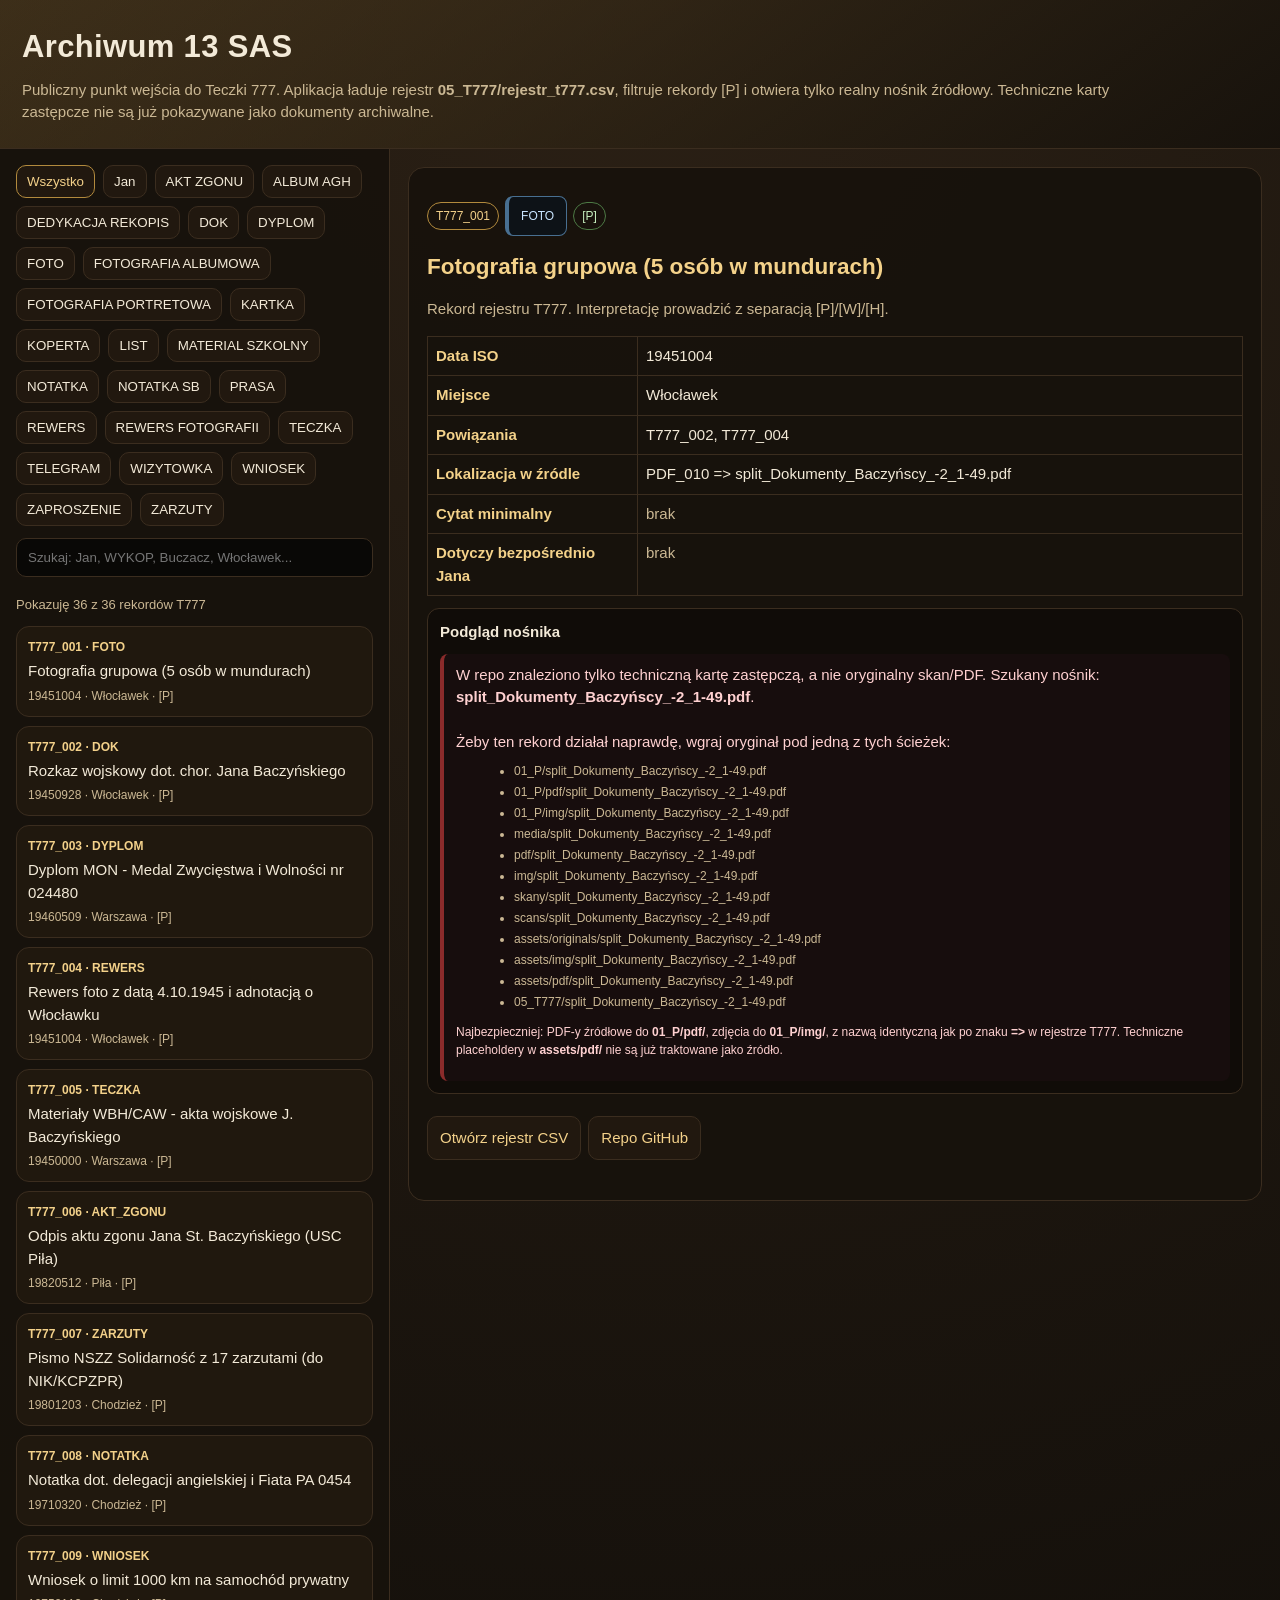
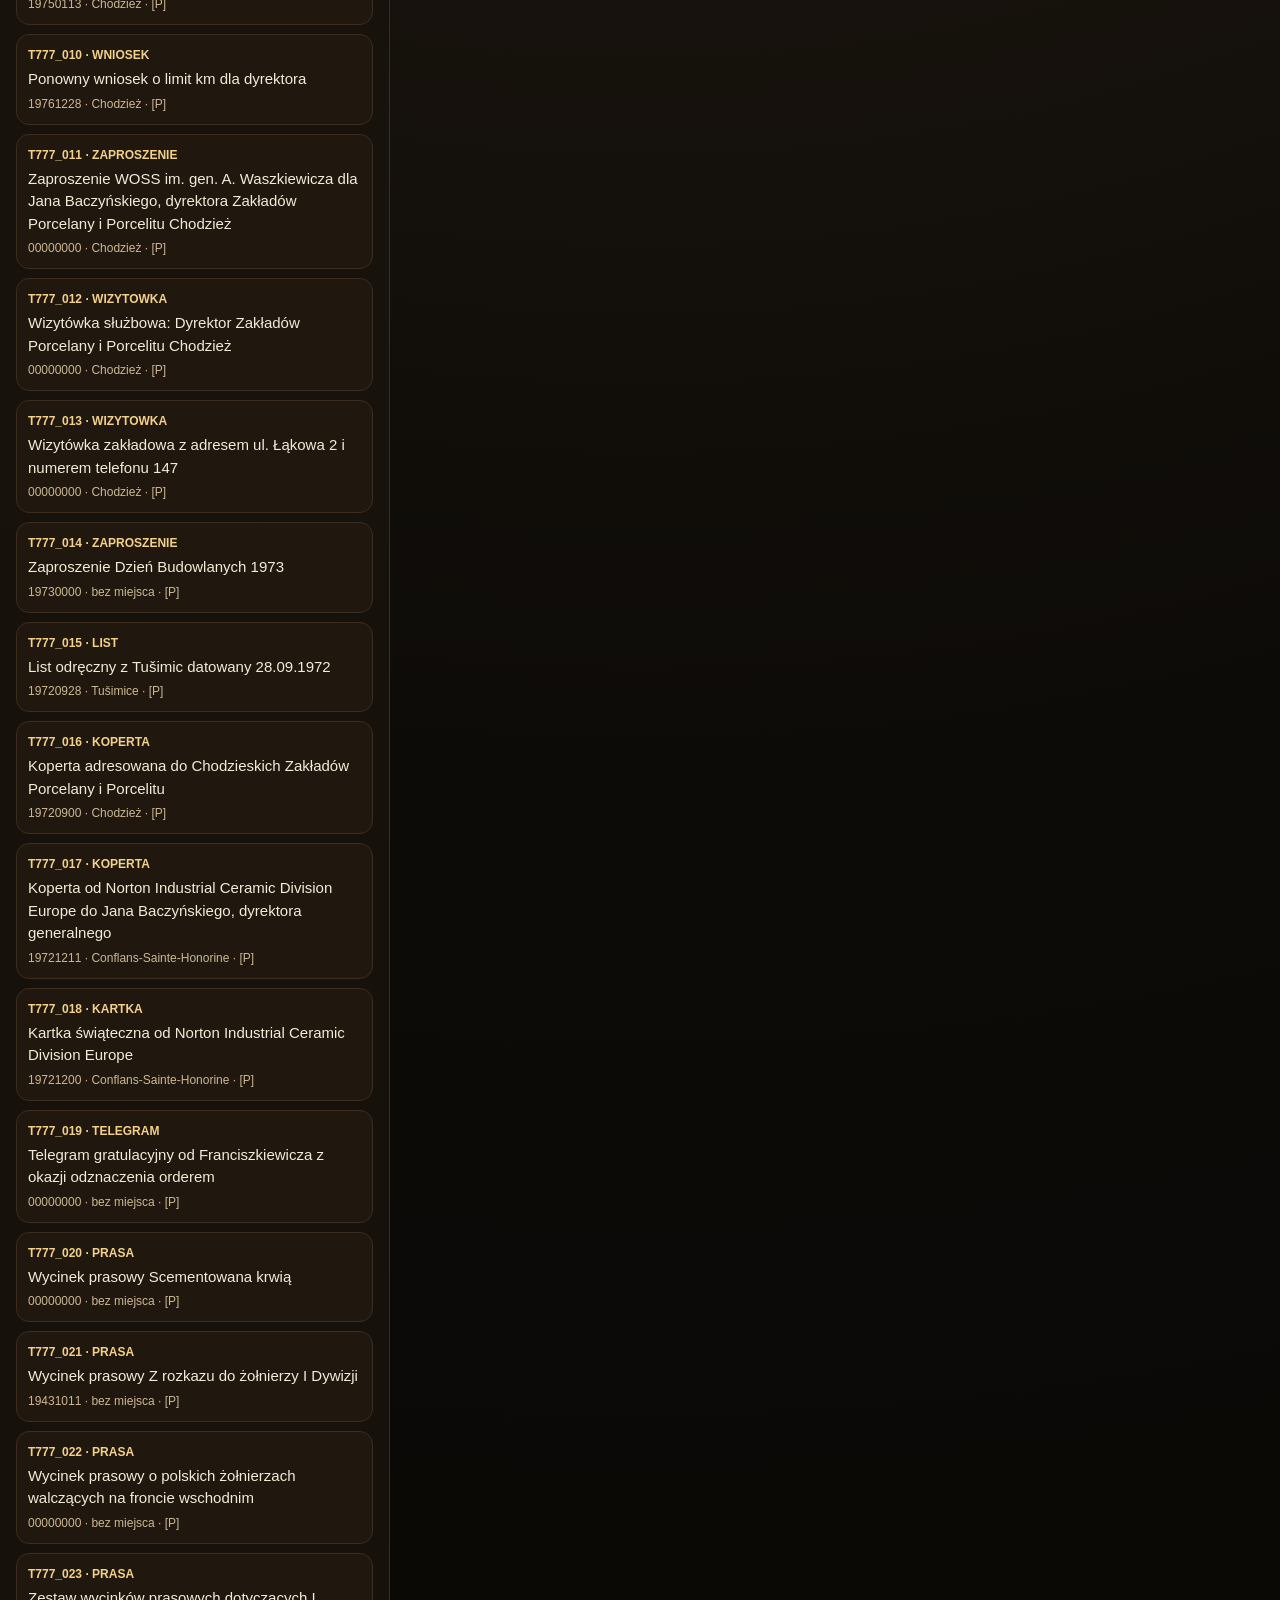
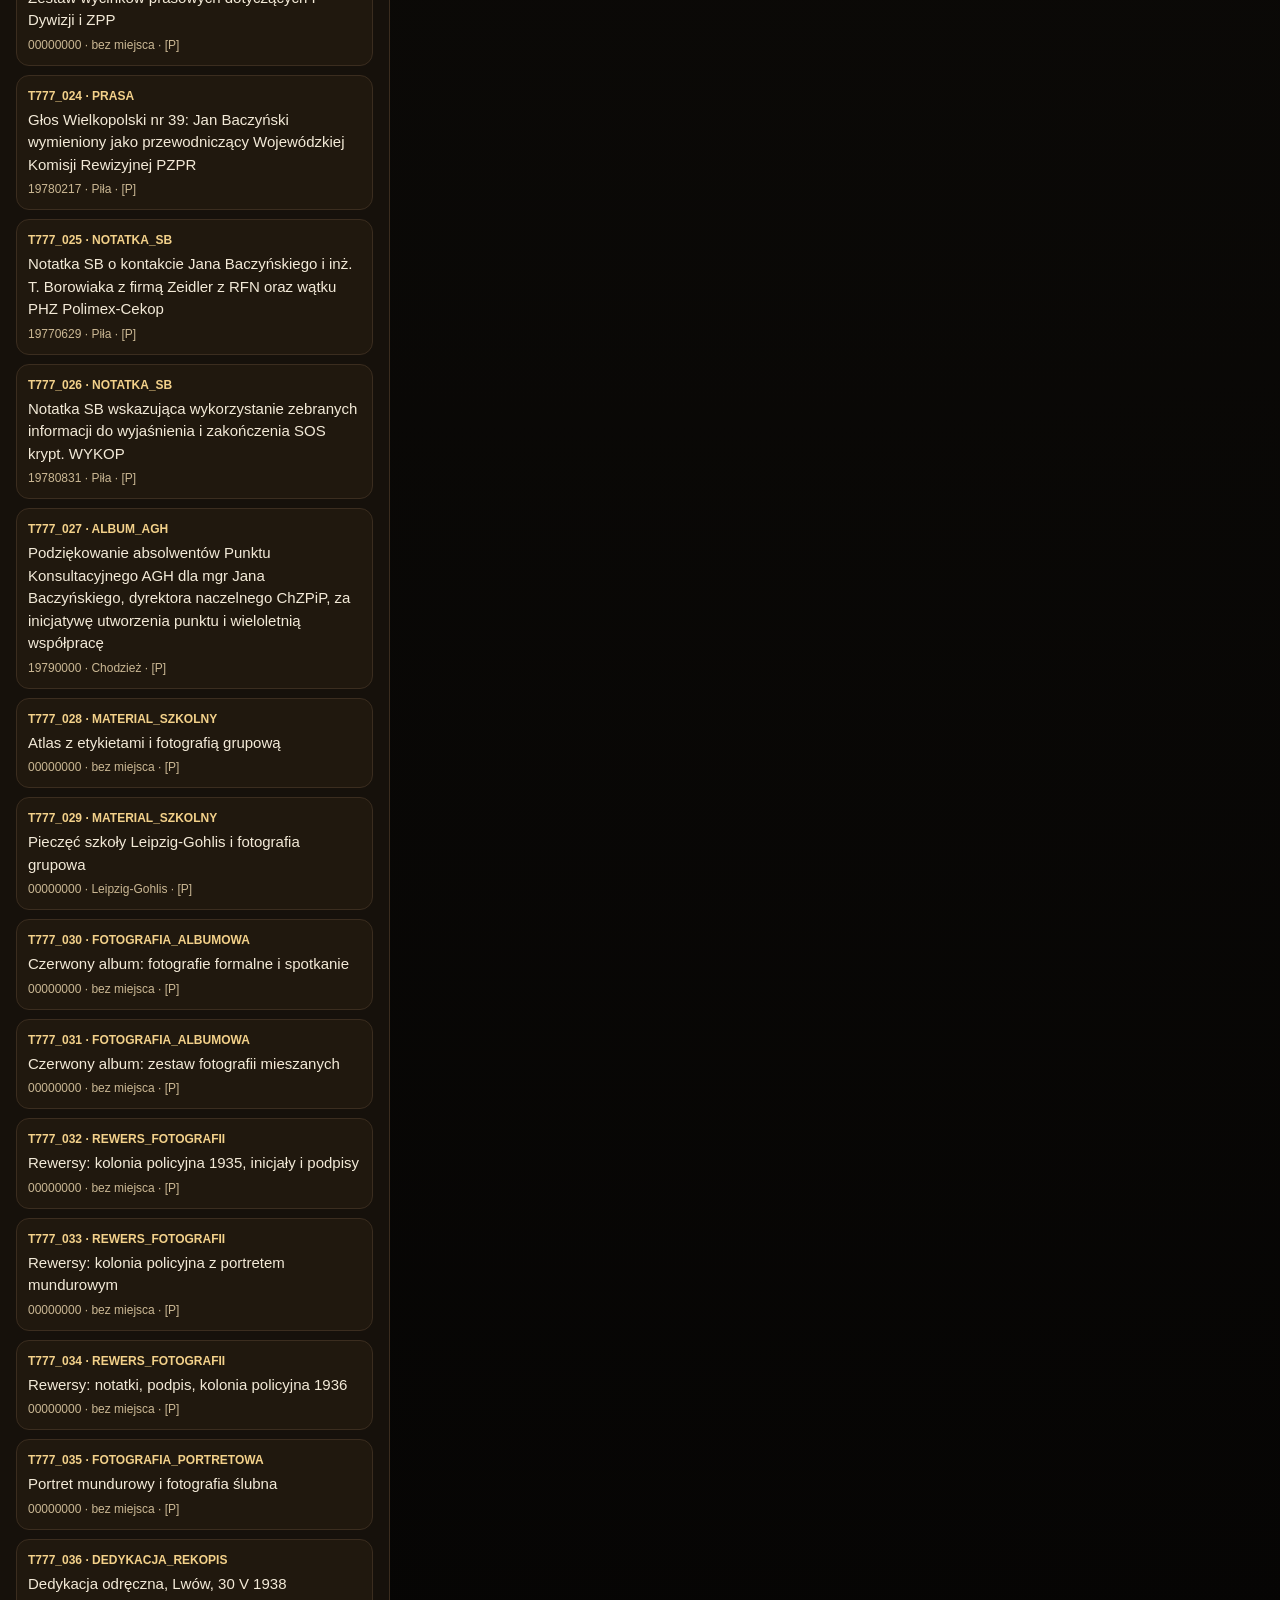
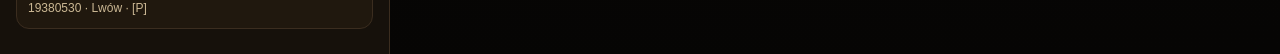
==== commit d86967f8: "Stop showing technical placeholders as archival scans" ====
--- a/index.html
+++ b/index.html
@@ -30,7 +30,7 @@
 <body>
 <header>
   <h1>Archiwum 13 SAS</h1>
-  <div class="sub">Publiczny punkt wejścia do Teczki 777. Aplikacja ładuje rejestr <b>05_T777/rejestr_t777.csv</b>, filtruje rekordy [P], rozpoznaje typ nośnika i próbuje odnaleźć skan/PDF w kilku realnych lokalizacjach repozytorium.</div>
+  <div class="sub">Publiczny punkt wejścia do Teczki 777. Aplikacja ładuje rejestr <b>05_T777/rejestr_t777.csv</b>, filtruje rekordy [P] i otwiera tylko realny nośnik źródłowy. Techniczne karty zastępcze nie są już pokazywane jako dokumenty archiwalne.</div>
 </header>
 <div class="layout">
 <aside>
@@ -40,7 +40,7 @@
   <div id="list"></div>
 </aside>
 <main class="content">
-  <section id="viewer" class="viewer"><h2>Ładowanie archiwum...</h2><p class="muted">Otwórz stronę przez GitHub Pages, Netlify albo lokalny serwer. Goły plik z dysku może blokować ładowanie CSV.</p></section>
+  <section id="viewer" class="viewer"><h2>Ładowanie archiwum...</h2><p class="muted">Otwórz stronę przez GitHub Pages albo Netlify. Goły plik z dysku może blokować ładowanie CSV.</p></section>
 </main>
 </div>
 <script>
@@ -57,25 +57,26 @@
 function basenameFromRecord(r){const loc=r.LOKALIZACJA_W_ZRODLE||'';let name='';if(loc.includes('=>')) name=loc.split('=>').pop().trim();else if(/\.(pdf|jpg|jpeg|png|webp)$/i.test(loc.trim())) name=loc.trim();return name}
 function mediaKind(name,type){const n=(name||'').toLowerCase();const t=normalizeType(type);if(n.endsWith('.pdf'))return 'pdf';if(/\.(jpg|jpeg|png|webp)$/i.test(n))return 'img';if(t.includes('FOTO')||t.includes('FOTOGRAF')||t.includes('REWERS'))return 'img';return 'unknown'}
 function encodePath(path){return path.split('/').map(encodeURIComponent).join('/')}
-function candidates(r){const name=basenameFromRecord(r);if(!name)return [];const kind=mediaKind(name,r.TYP);const dirs=['','assets','assets/media','assets/pdf','assets/img','media','pdf','img','skany','scans','05_T777','01_P'];
+function candidates(r){const name=basenameFromRecord(r);if(!name)return [];const kind=mediaKind(name,r.TYP);const dirs=['01_P','01_P/pdf','01_P/img','media','pdf','img','skany','scans','assets/originals','assets/img','assets/pdf','05_T777'];
   const out=[];dirs.forEach(d=>out.push(d?`${d}/${name}`:name));
-  if(kind==='pdf'&&!name.toLowerCase().endsWith('.pdf')) out.push(`assets/pdf/${name}.pdf`);
+  if(kind==='pdf'&&!name.toLowerCase().endsWith('.pdf')) out.push(`01_P/pdf/${name}.pdf`);
   return [...new Set(out)];
 }
 async function exists(path){try{const res=await fetch(encodePath(path),{method:'HEAD',cache:'no-store'});if(res.ok)return encodePath(path)}catch(e){}try{const res=await fetch(RAW+encodePath(path),{method:'HEAD',cache:'no-store'});if(res.ok)return RAW+encodePath(path)}catch(e){}return null}
-async function resolveMedia(r){const cs=candidates(r);for(const p of cs){const hit=await exists(p);if(hit)return {hit,path:p,all:cs}}return {hit:null,path:null,all:cs}}
+async function looksLikeTechnicalCard(url){try{const res=await fetch(url,{cache:'no-store'});if(!res.ok)return false;const buf=await res.arrayBuffer();const txt=new TextDecoder('latin1').decode(buf.slice(0,160000));return /ARCHIWUM 13 SAS\s*-\s*TECHNICAL CARD|technical placeholder|NOT the original archival scan/i.test(txt)}catch(e){return false}}
+async function resolveMedia(r){const cs=candidates(r);for(const p of cs){const hit=await exists(p);if(!hit)continue;const isPdf=/\.pdf$/i.test(p);const tech=isPdf?await looksLikeTechnicalCard(hit):false;if(tech)return {hit:null,path:p,all:cs,technical:true};return {hit,path:p,all:cs,technical:false}}return {hit:null,path:null,all:cs,technical:false}}
 function row(label,value){return `<tr><th>${esc(label)}</th><td>${value?esc(value):'<span class="muted">brak</span>'}</td></tr>`}
 function buildTabs(){const types=[...new Set(records.map(r=>normalizeType(r.TYP)))].filter(Boolean).sort();types.forEach(t=>{const b=document.createElement('button');b.className='tab';b.dataset.filter=t;b.textContent=t.replaceAll('_',' ');b.onclick=()=>setFilter(t,b);tabs.appendChild(b)})}
 function setFilter(f,b){document.querySelectorAll('.tab').forEach(x=>x.classList.remove('active'));b.classList.add('active');filter=f;renderList()}
 function filteredRecords(){const q=search.value.toLowerCase();return records.filter(r=>{const t=normalizeType(r.TYP);const all=Object.values(r).join(' ').toLowerCase();if(filter==='JAN' && (r.CZY_DOTYCZY_BEZPOSREDNIO_JANA||'').toUpperCase()!=='TAK')return false;if(filter!=='all'&&filter!=='JAN'&&t!==filter)return false;return all.includes(q)})}
 function renderList(){const data=filteredRecords();stats.textContent=`Pokazuję ${data.length} z ${records.length} rekordów T777`;list.innerHTML='';data.forEach(r=>{const el=document.createElement('div');el.className='item'+(selectedId===r.ID?' active':'');el.innerHTML=`<div class="code">${esc(r.ID||'BRAK_ID')} · ${esc(normalizeType(r.TYP))}</div><div class="title">${esc(recordTitle(r))}</div><div class="meta">${esc(r.DATA_ISO||'bez daty')} · ${esc(r.MIEJSCE||'bez miejsca')} · ${esc(r.STATUS_DOWODOWY||'bez statusu')}</div>`;el.onclick=()=>openRecord(r);list.appendChild(el)});if(data.length&&!selectedId)openRecord(data[0],false)}
-async function openRecord(r,rerender=true){selectedId=r.ID;if(rerender)renderList();const isP=(r.STATUS_DOWODOWY||'').includes('[P]');const name=basenameFromRecord(r);const kind=mediaKind(name,r.TYP);viewer.innerHTML=`<span class="badge">${esc(r.ID)}</span><span class="badge info">${esc(normalizeType(r.TYP))}</span><span class="badge ${isP?'p':'warn'}">${esc(r.STATUS_DOWODOWY||'BRAK STATUSU')}</span><h2>${esc(recordTitle(r))}</h2><p class="muted">${esc(r.UWAGA_METODOLOGICZNA||'Rekord rejestru T777. Interpretację prowadzić z separacją [P]/[W]/[H].')}</p><table>${row('Data ISO',r.DATA_ISO)}${row('Miejsce',r.MIEJSCE)}${row('Powiązania',r.POWIĄZANIA)}${row('Lokalizacja w źródle',r.LOKALIZACJA_W_ZRODLE)}${row('Cytat minimalny',r.CYTAT_MINIMALNY)}${row('Dotyczy bezpośrednio Jana',r.CZY_DOTYCZY_BEZPOSREDNIO_JANA)}</table><div class="panel"><b>Podgląd nośnika</b><div id="mediaBox" class="info">Szukam pliku źródłowego w repozytorium...</div></div><p><a class="btn" href="${CSV_PATH}" target="_blank">Otwórz rejestr CSV</a><a class="btn" href="${GH}" target="_blank">Repo GitHub</a></p>`;
+async function openRecord(r,rerender=true){selectedId=r.ID;if(rerender)renderList();const isP=(r.STATUS_DOWODOWY||'').includes('[P]');const name=basenameFromRecord(r);const kind=mediaKind(name,r.TYP);viewer.innerHTML=`<span class="badge">${esc(r.ID)}</span><span class="badge info">${esc(normalizeType(r.TYP))}</span><span class="badge ${isP?'p':'warn'}">${esc(r.STATUS_DOWODOWY||'BRAK STATUSU')}</span><h2>${esc(recordTitle(r))}</h2><p class="muted">${esc(r.UWAGA_METODOLOGICZNA||'Rekord rejestru T777. Interpretację prowadzić z separacją [P]/[W]/[H].')}</p><table>${row('Data ISO',r.DATA_ISO)}${row('Miejsce',r.MIEJSCE)}${row('Powiązania',r.POWIĄZANIA)}${row('Lokalizacja w źródle',r.LOKALIZACJA_W_ZRODLE)}${row('Cytat minimalny',r.CYTAT_MINIMALNY)}${row('Dotyczy bezpośrednio Jana',r.CZY_DOTYCZY_BEZPOSREDNIO_JANA)}</table><div class="panel"><b>Podgląd nośnika</b><div id="mediaBox" class="info">Szukam realnego pliku źródłowego w repozytorium...</div></div><p><a class="btn" href="${CSV_PATH}" target="_blank">Otwórz rejestr CSV</a><a class="btn" href="${GH}" target="_blank">Repo GitHub</a></p>`;
 const mediaBox=document.getElementById('mediaBox');
 if(!name){mediaBox.className='missing';mediaBox.innerHTML='Ten rekord nie ma jeszcze wpisanej ścieżki do skanu/PDF w kolumnie LOKALIZACJA_W_ZRODLE. Rekord jest w rejestrze, ale nie da się automatycznie otworzyć nośnika.';return}
 const res=await resolveMedia(r);
 const tried=res.all.map(p=>`<li>${esc(p)}</li>`).join('');
-if(res.hit){const open=`<p><a class="btn" href="${res.hit}" target="_blank">Otwórz w nowej karcie</a><a class="btn" href="${RAW+encodePath(res.path)}" target="_blank">RAW GitHub</a></p><div class="ok">Znaleziono plik: <b>${esc(res.path)}</b></div>`;if(kind==='img'){mediaBox.className='';mediaBox.innerHTML=open+`<img class="preview-img" src="${res.hit}" alt="${esc(recordTitle(r))}">`}else if(kind==='pdf'){mediaBox.className='';mediaBox.innerHTML=open+`<iframe src="${res.hit}" title="${esc(recordTitle(r))}"></iframe>`}else{mediaBox.className='';mediaBox.innerHTML=open+`<p class="muted">Typ pliku nie jest jednoznaczny. Użyj przycisku otwarcia.</p>`}}
-else{mediaBox.className='missing';mediaBox.innerHTML=`Nie znaleziono pliku binarnego <b>${esc(name)}</b> w standardowych lokalizacjach. To nie kasuje rekordu: oznacza, że PDF/skan trzeba fizycznie wgrać do repozytorium pod jedną z tych ścieżek:<ul class="pathlist">${tried}</ul><p class="small">Najprościej: wrzuć PDF-y do <b>assets/pdf/</b>, zdjęcia do <b>assets/img/</b>, zostawiając dokładnie taką samą nazwę jak po znaku <b>=&gt;</b> w rejestrze.</p>`}
+if(res.hit){const open=`<p><a class="btn" href="${res.hit}" target="_blank">Otwórz w nowej karcie</a><a class="btn" href="${RAW+encodePath(res.path)}" target="_blank">RAW GitHub</a></p><div class="ok">Znaleziono realny plik: <b>${esc(res.path)}</b></div>`;if(kind==='img'){mediaBox.className='';mediaBox.innerHTML=open+`<img class="preview-img" src="${res.hit}" alt="${esc(recordTitle(r))}">`}else if(kind==='pdf'){mediaBox.className='';mediaBox.innerHTML=open+`<iframe src="${res.hit}" title="${esc(recordTitle(r))}"></iframe>`}else{mediaBox.className='';mediaBox.innerHTML=open+`<p class="muted">Typ pliku nie jest jednoznaczny. Użyj przycisku otwarcia.</p>`}}
+else{mediaBox.className='missing';mediaBox.innerHTML=`${res.technical?'W repo znaleziono tylko techniczną kartę zastępczą, a nie oryginalny skan/PDF.':'Nie znaleziono pliku binarnego.'} Szukany nośnik: <b>${esc(name)}</b>.<br><br>Żeby ten rekord działał naprawdę, wgraj oryginał pod jedną z tych ścieżek:<ul class="pathlist">${tried}</ul><p class="small">Najbezpieczniej: PDF-y źródłowe do <b>01_P/pdf/</b>, zdjęcia do <b>01_P/img/</b>, z nazwą identyczną jak po znaku <b>=&gt;</b> w rejestrze T777. Techniczne placeholdery w <b>assets/pdf/</b> nie są już traktowane jako źródło.</p>`}
 }
 async function boot(){try{let res=await fetch(CSV_PATH,{cache:'no-store'});if(!res.ok)res=await fetch(RAW+CSV_PATH,{cache:'no-store'});if(!res.ok)throw new Error('CSV HTTP '+res.status);const txt=await res.text();records=parseCSV(txt);buildTabs();renderList();if(records[0])openRecord(records[0],false)}catch(e){viewer.innerHTML='<h2>Nie udało się załadować CSV</h2><p class="muted">Uruchom stronę przez Netlify, GitHub Pages albo lokalny serwer. Bez serwera przeglądarka może blokować fetch do CSV.</p><div class="missing">Błąd: '+esc(e.message)+'</div>';stats.textContent='CSV niezaładowany'}}
 document.querySelectorAll('.tab').forEach(b=>b.onclick=()=>setFilter(b.dataset.filter,b));search.oninput=()=>{selectedId=null;renderList()};boot();
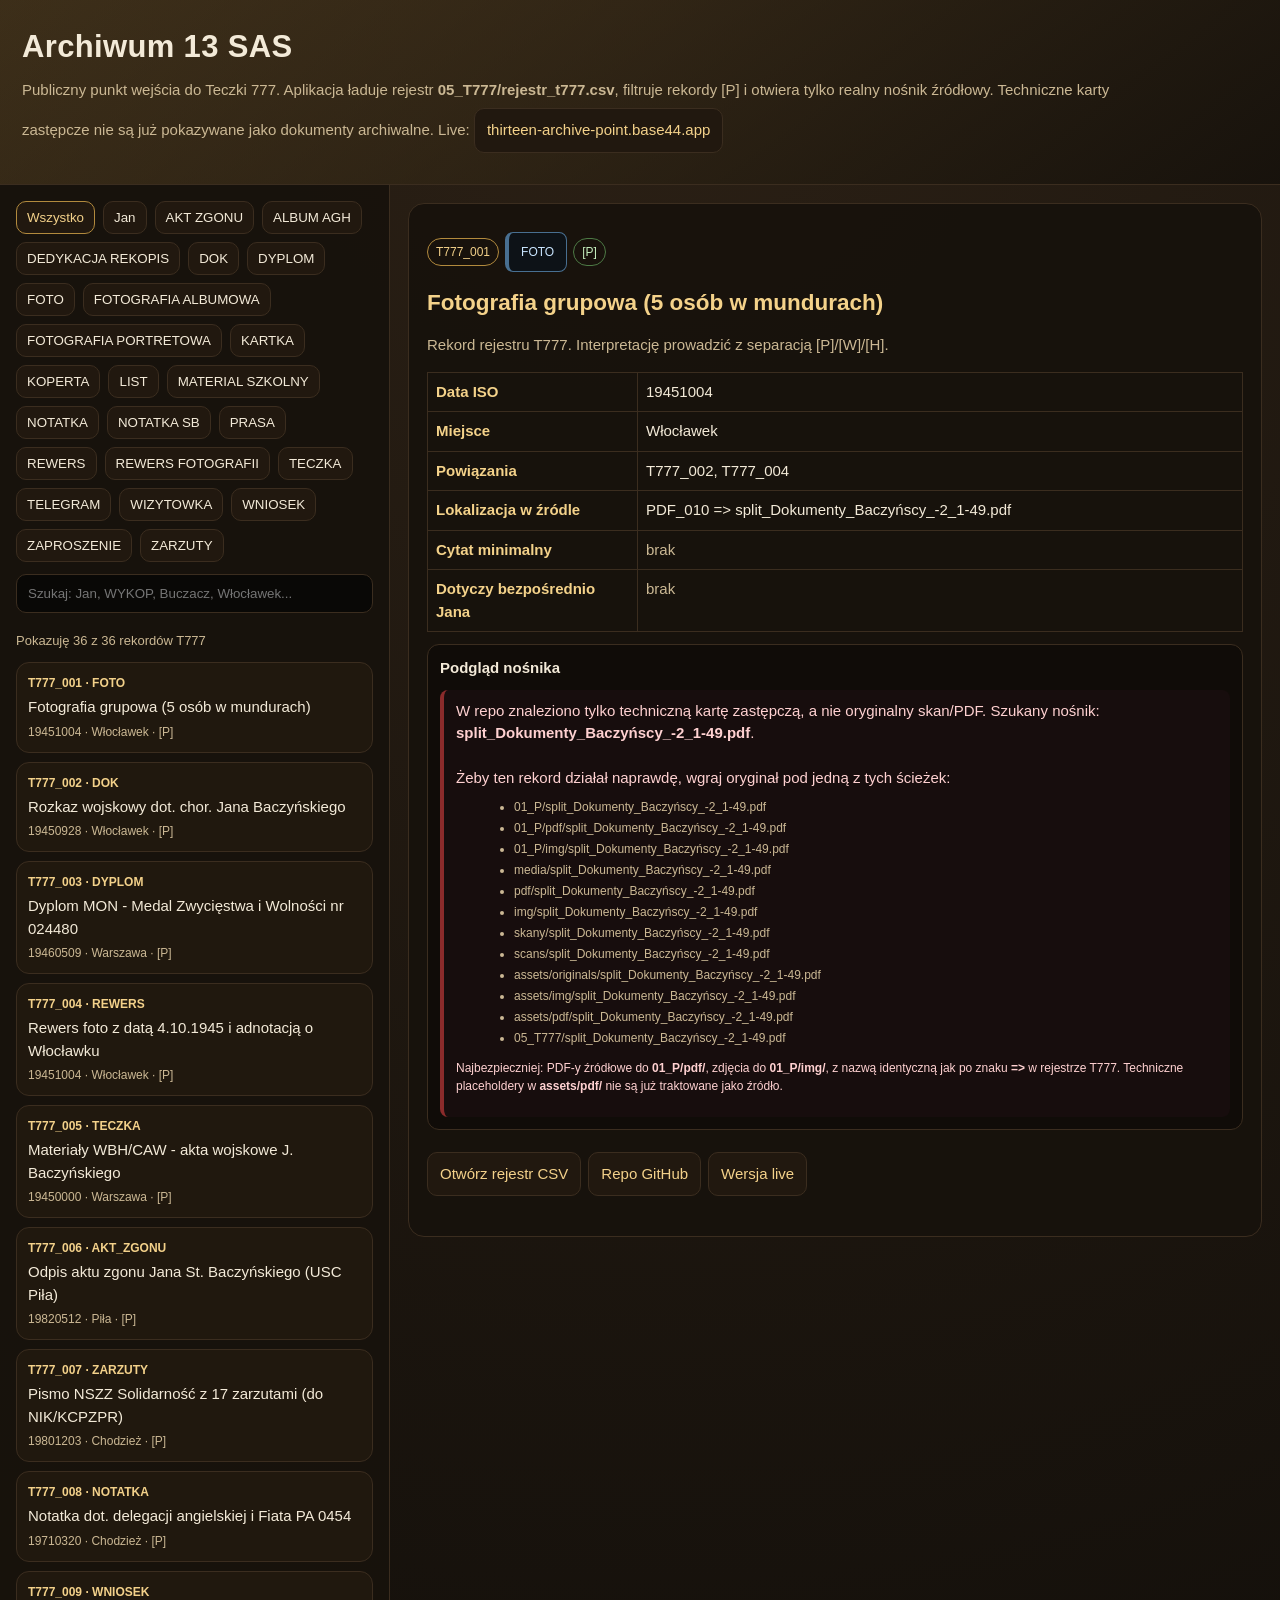
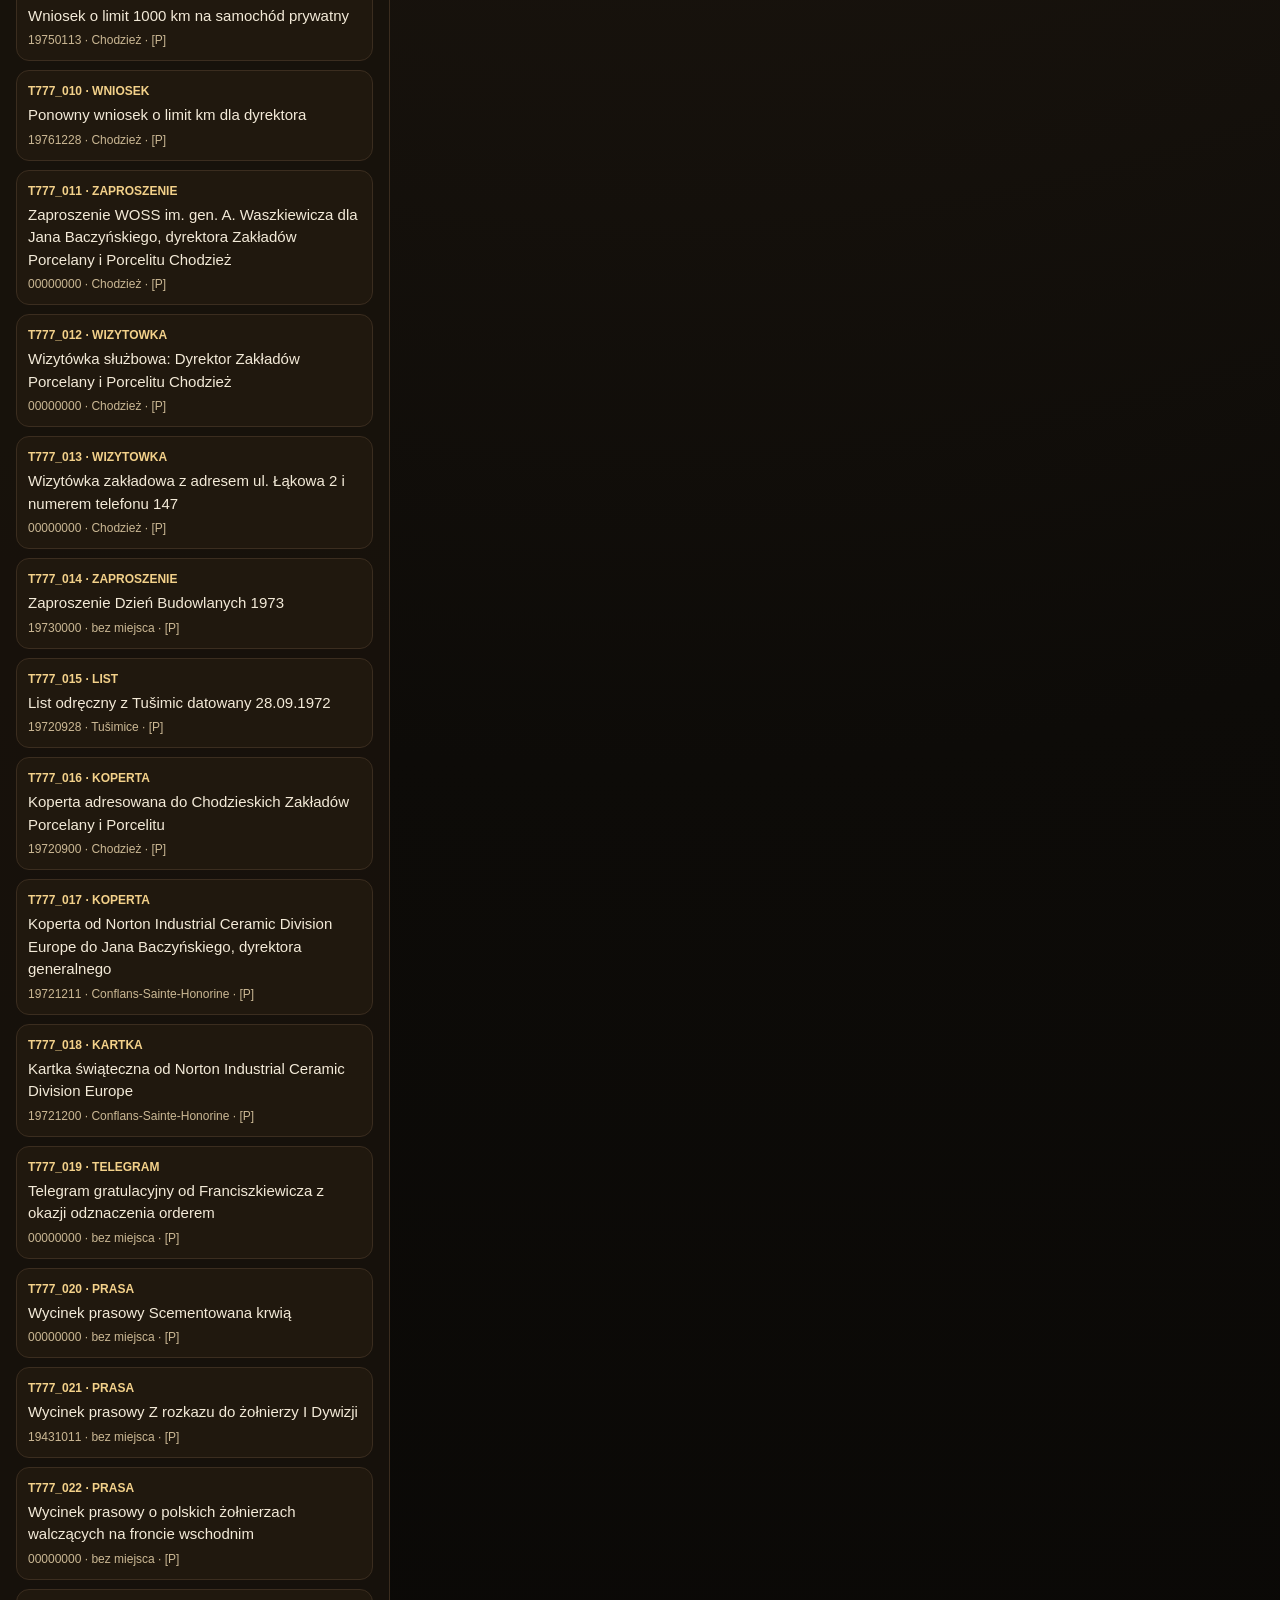
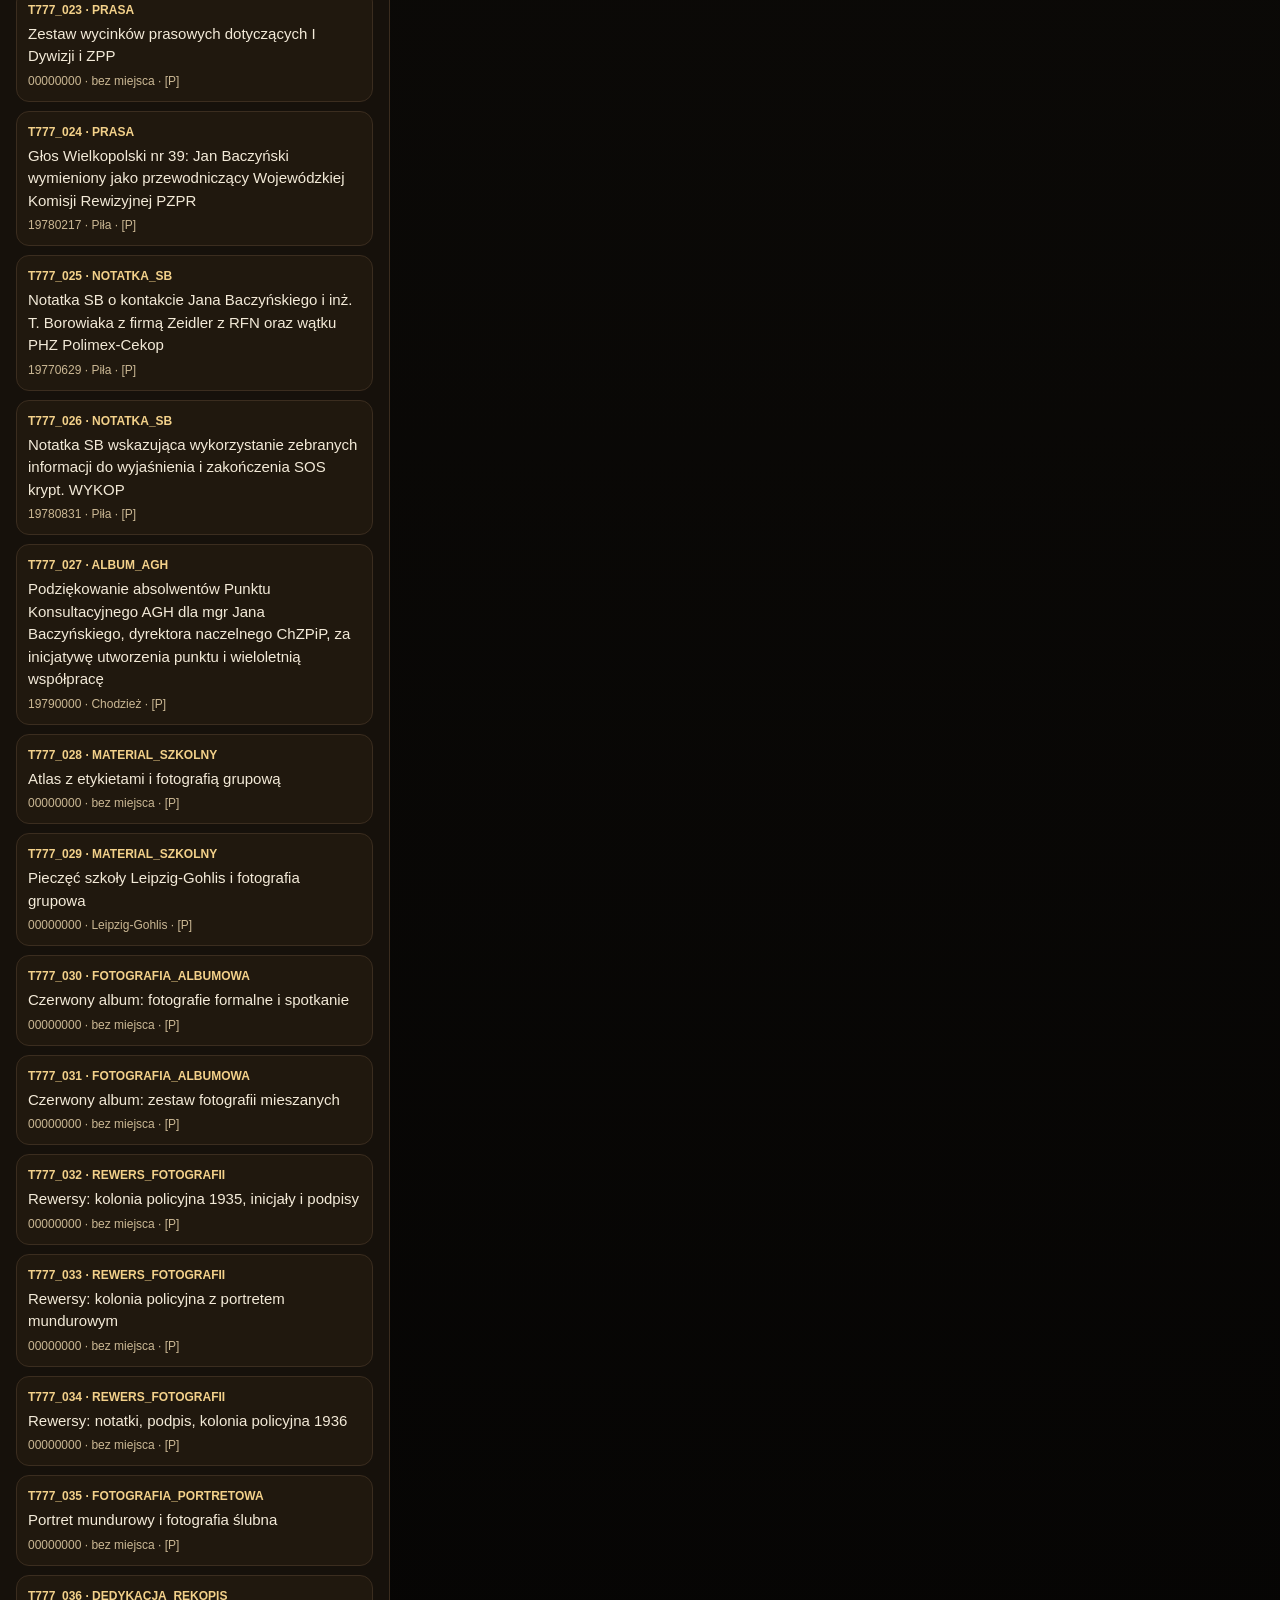
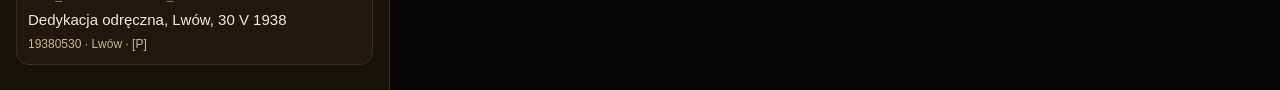
==== commit 26079e58: "Add live Base44 deployment link to archive UI" ====
--- a/index.html
+++ b/index.html
@@ -30,7 +30,7 @@
 <body>
 <header>
   <h1>Archiwum 13 SAS</h1>
-  <div class="sub">Publiczny punkt wejścia do Teczki 777. Aplikacja ładuje rejestr <b>05_T777/rejestr_t777.csv</b>, filtruje rekordy [P] i otwiera tylko realny nośnik źródłowy. Techniczne karty zastępcze nie są już pokazywane jako dokumenty archiwalne.</div>
+  <div class="sub">Publiczny punkt wejścia do Teczki 777. Aplikacja ładuje rejestr <b>05_T777/rejestr_t777.csv</b>, filtruje rekordy [P] i otwiera tylko realny nośnik źródłowy. Techniczne karty zastępcze nie są już pokazywane jako dokumenty archiwalne. Live: <a class="btn" href="https://thirteen-archive-point.base44.app" target="_blank" rel="noopener">thirteen-archive-point.base44.app</a></div>
 </header>
 <div class="layout">
 <aside>
@@ -47,6 +47,7 @@
 const CSV_PATH='05_T777/rejestr_t777.csv';
 const GH='https://github.com/komendantmb/archiwum_13_sas';
 const RAW='https://raw.githubusercontent.com/komendantmb/archiwum_13_sas/main/';
+const LIVE='https://thirteen-archive-point.base44.app';
 let records=[],filter='all',selectedId=null;
 const list=document.getElementById('list'),viewer=document.getElementById('viewer'),search=document.getElementById('search'),stats=document.getElementById('stats'),tabs=document.getElementById('tabs');
 function esc(v){return String(v||'').replaceAll('&','&amp;').replaceAll('<','&lt;').replaceAll('>','&gt;').replaceAll('"','&quot;')}
@@ -70,7 +71,7 @@
 function setFilter(f,b){document.querySelectorAll('.tab').forEach(x=>x.classList.remove('active'));b.classList.add('active');filter=f;renderList()}
 function filteredRecords(){const q=search.value.toLowerCase();return records.filter(r=>{const t=normalizeType(r.TYP);const all=Object.values(r).join(' ').toLowerCase();if(filter==='JAN' && (r.CZY_DOTYCZY_BEZPOSREDNIO_JANA||'').toUpperCase()!=='TAK')return false;if(filter!=='all'&&filter!=='JAN'&&t!==filter)return false;return all.includes(q)})}
 function renderList(){const data=filteredRecords();stats.textContent=`Pokazuję ${data.length} z ${records.length} rekordów T777`;list.innerHTML='';data.forEach(r=>{const el=document.createElement('div');el.className='item'+(selectedId===r.ID?' active':'');el.innerHTML=`<div class="code">${esc(r.ID||'BRAK_ID')} · ${esc(normalizeType(r.TYP))}</div><div class="title">${esc(recordTitle(r))}</div><div class="meta">${esc(r.DATA_ISO||'bez daty')} · ${esc(r.MIEJSCE||'bez miejsca')} · ${esc(r.STATUS_DOWODOWY||'bez statusu')}</div>`;el.onclick=()=>openRecord(r);list.appendChild(el)});if(data.length&&!selectedId)openRecord(data[0],false)}
-async function openRecord(r,rerender=true){selectedId=r.ID;if(rerender)renderList();const isP=(r.STATUS_DOWODOWY||'').includes('[P]');const name=basenameFromRecord(r);const kind=mediaKind(name,r.TYP);viewer.innerHTML=`<span class="badge">${esc(r.ID)}</span><span class="badge info">${esc(normalizeType(r.TYP))}</span><span class="badge ${isP?'p':'warn'}">${esc(r.STATUS_DOWODOWY||'BRAK STATUSU')}</span><h2>${esc(recordTitle(r))}</h2><p class="muted">${esc(r.UWAGA_METODOLOGICZNA||'Rekord rejestru T777. Interpretację prowadzić z separacją [P]/[W]/[H].')}</p><table>${row('Data ISO',r.DATA_ISO)}${row('Miejsce',r.MIEJSCE)}${row('Powiązania',r.POWIĄZANIA)}${row('Lokalizacja w źródle',r.LOKALIZACJA_W_ZRODLE)}${row('Cytat minimalny',r.CYTAT_MINIMALNY)}${row('Dotyczy bezpośrednio Jana',r.CZY_DOTYCZY_BEZPOSREDNIO_JANA)}</table><div class="panel"><b>Podgląd nośnika</b><div id="mediaBox" class="info">Szukam realnego pliku źródłowego w repozytorium...</div></div><p><a class="btn" href="${CSV_PATH}" target="_blank">Otwórz rejestr CSV</a><a class="btn" href="${GH}" target="_blank">Repo GitHub</a></p>`;
+async function openRecord(r,rerender=true){selectedId=r.ID;if(rerender)renderList();const isP=(r.STATUS_DOWODOWY||'').includes('[P]');const name=basenameFromRecord(r);const kind=mediaKind(name,r.TYP);viewer.innerHTML=`<span class="badge">${esc(r.ID)}</span><span class="badge info">${esc(normalizeType(r.TYP))}</span><span class="badge ${isP?'p':'warn'}">${esc(r.STATUS_DOWODOWY||'BRAK STATUSU')}</span><h2>${esc(recordTitle(r))}</h2><p class="muted">${esc(r.UWAGA_METODOLOGICZNA||'Rekord rejestru T777. Interpretację prowadzić z separacją [P]/[W]/[H].')}</p><table>${row('Data ISO',r.DATA_ISO)}${row('Miejsce',r.MIEJSCE)}${row('Powiązania',r.POWIĄZANIA)}${row('Lokalizacja w źródle',r.LOKALIZACJA_W_ZRODLE)}${row('Cytat minimalny',r.CYTAT_MINIMALNY)}${row('Dotyczy bezpośrednio Jana',r.CZY_DOTYCZY_BEZPOSREDNIO_JANA)}</table><div class="panel"><b>Podgląd nośnika</b><div id="mediaBox" class="info">Szukam realnego pliku źródłowego w repozytorium...</div></div><p><a class="btn" href="${CSV_PATH}" target="_blank">Otwórz rejestr CSV</a><a class="btn" href="${GH}" target="_blank">Repo GitHub</a><a class="btn" href="${LIVE}" target="_blank" rel="noopener">Wersja live</a></p>`;
 const mediaBox=document.getElementById('mediaBox');
 if(!name){mediaBox.className='missing';mediaBox.innerHTML='Ten rekord nie ma jeszcze wpisanej ścieżki do skanu/PDF w kolumnie LOKALIZACJA_W_ZRODLE. Rekord jest w rejestrze, ale nie da się automatycznie otworzyć nośnika.';return}
 const res=await resolveMedia(r);
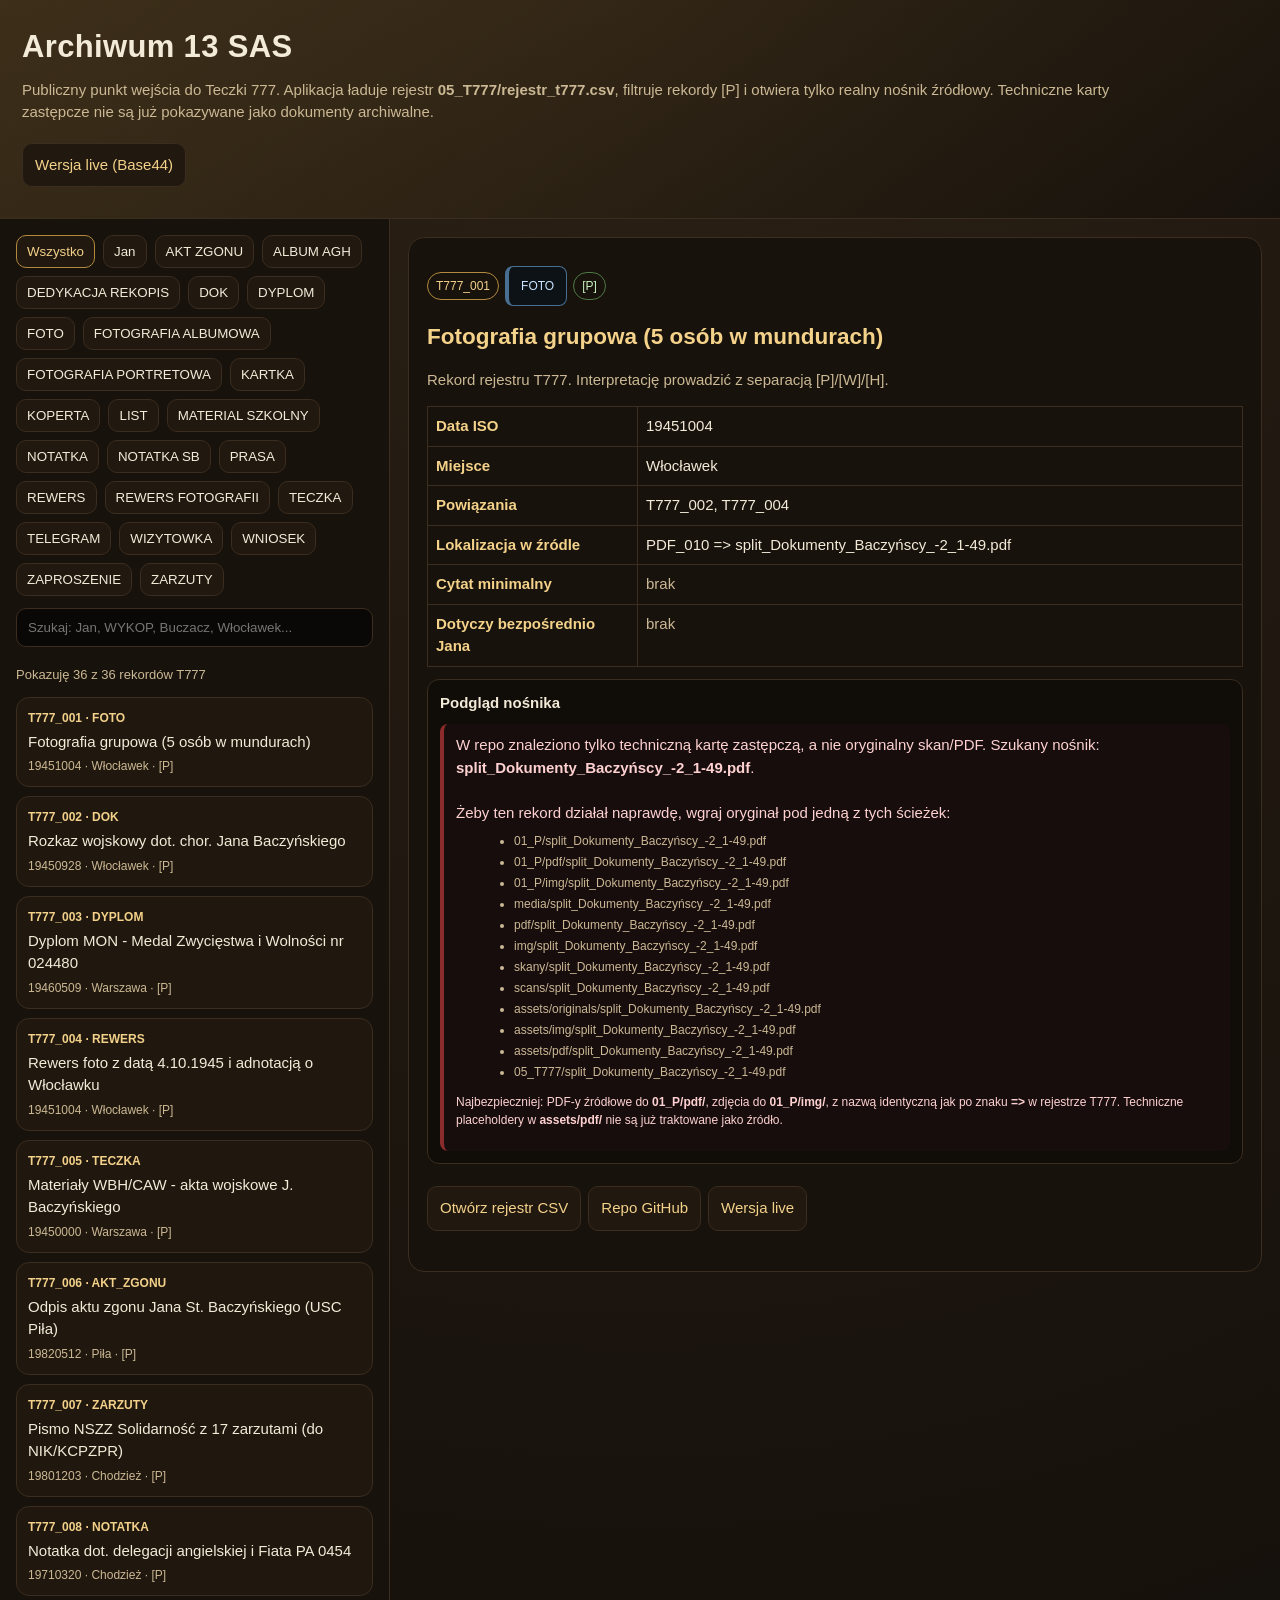
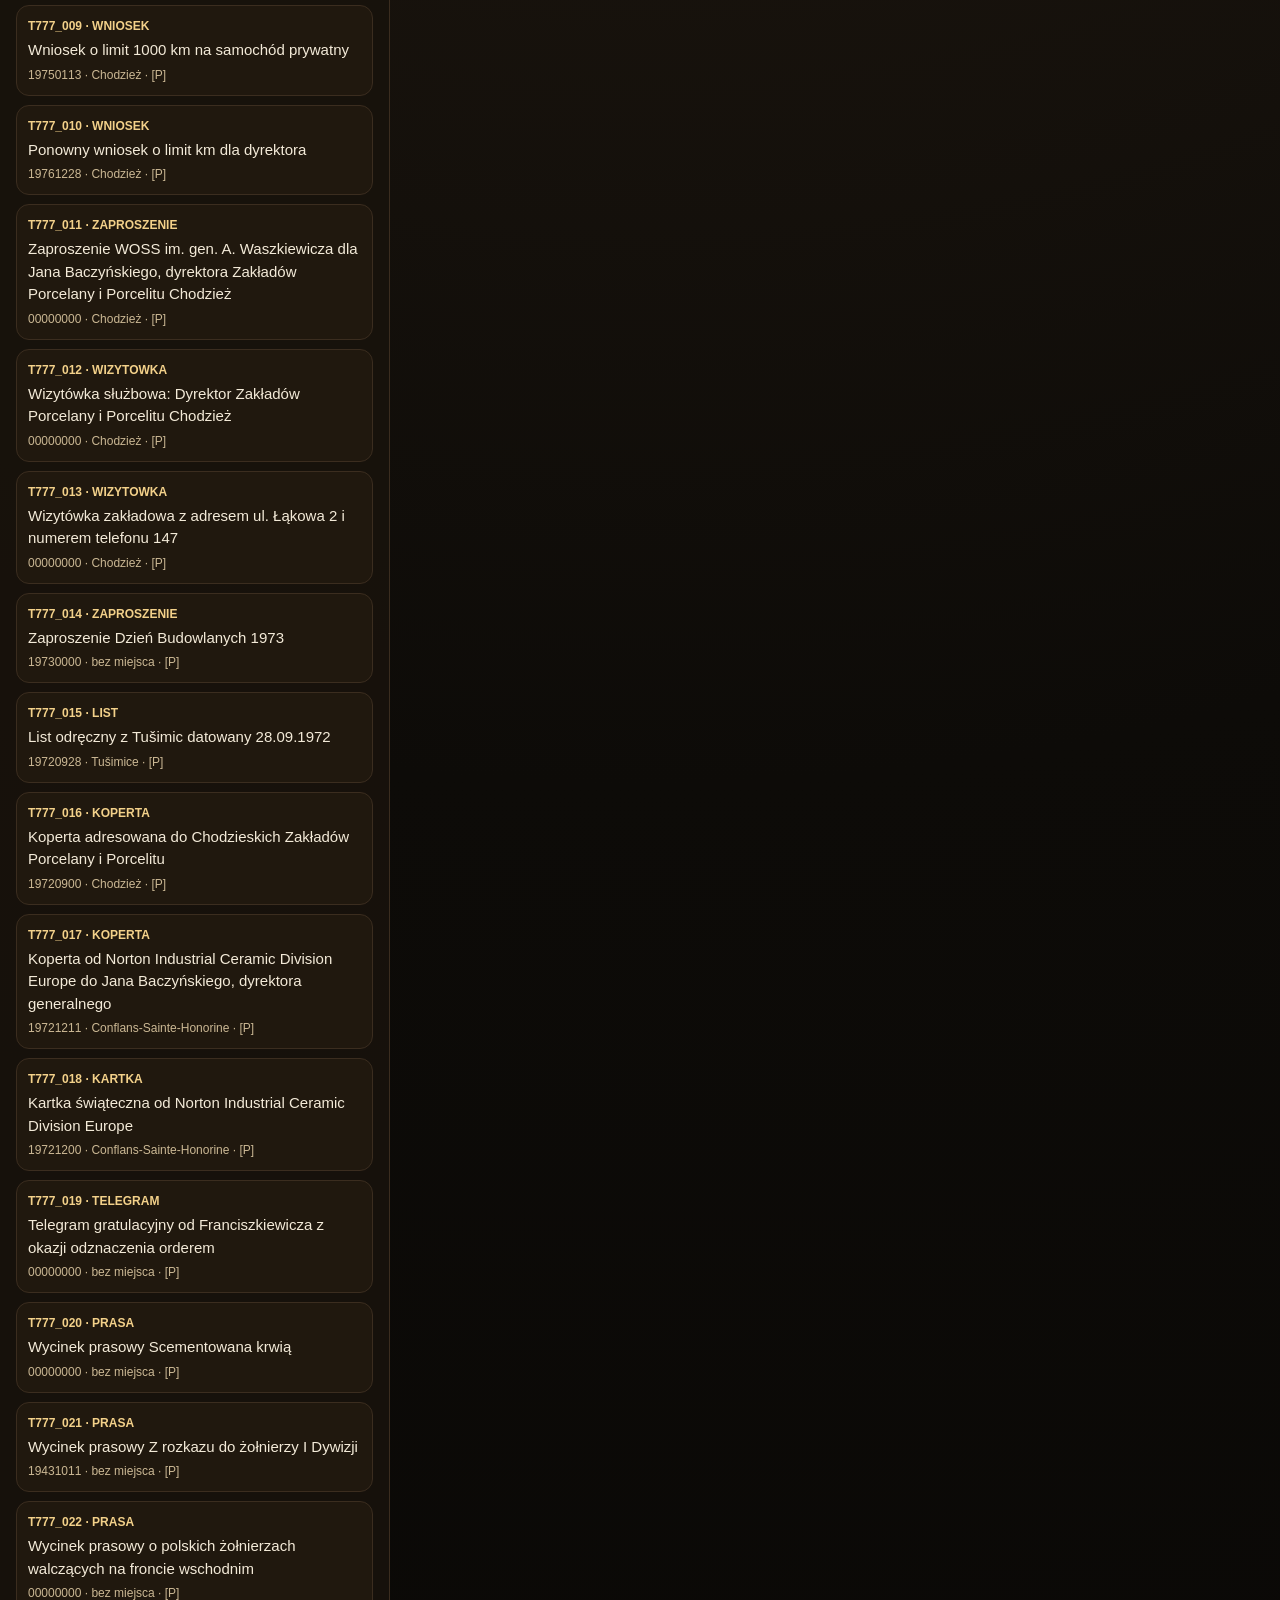
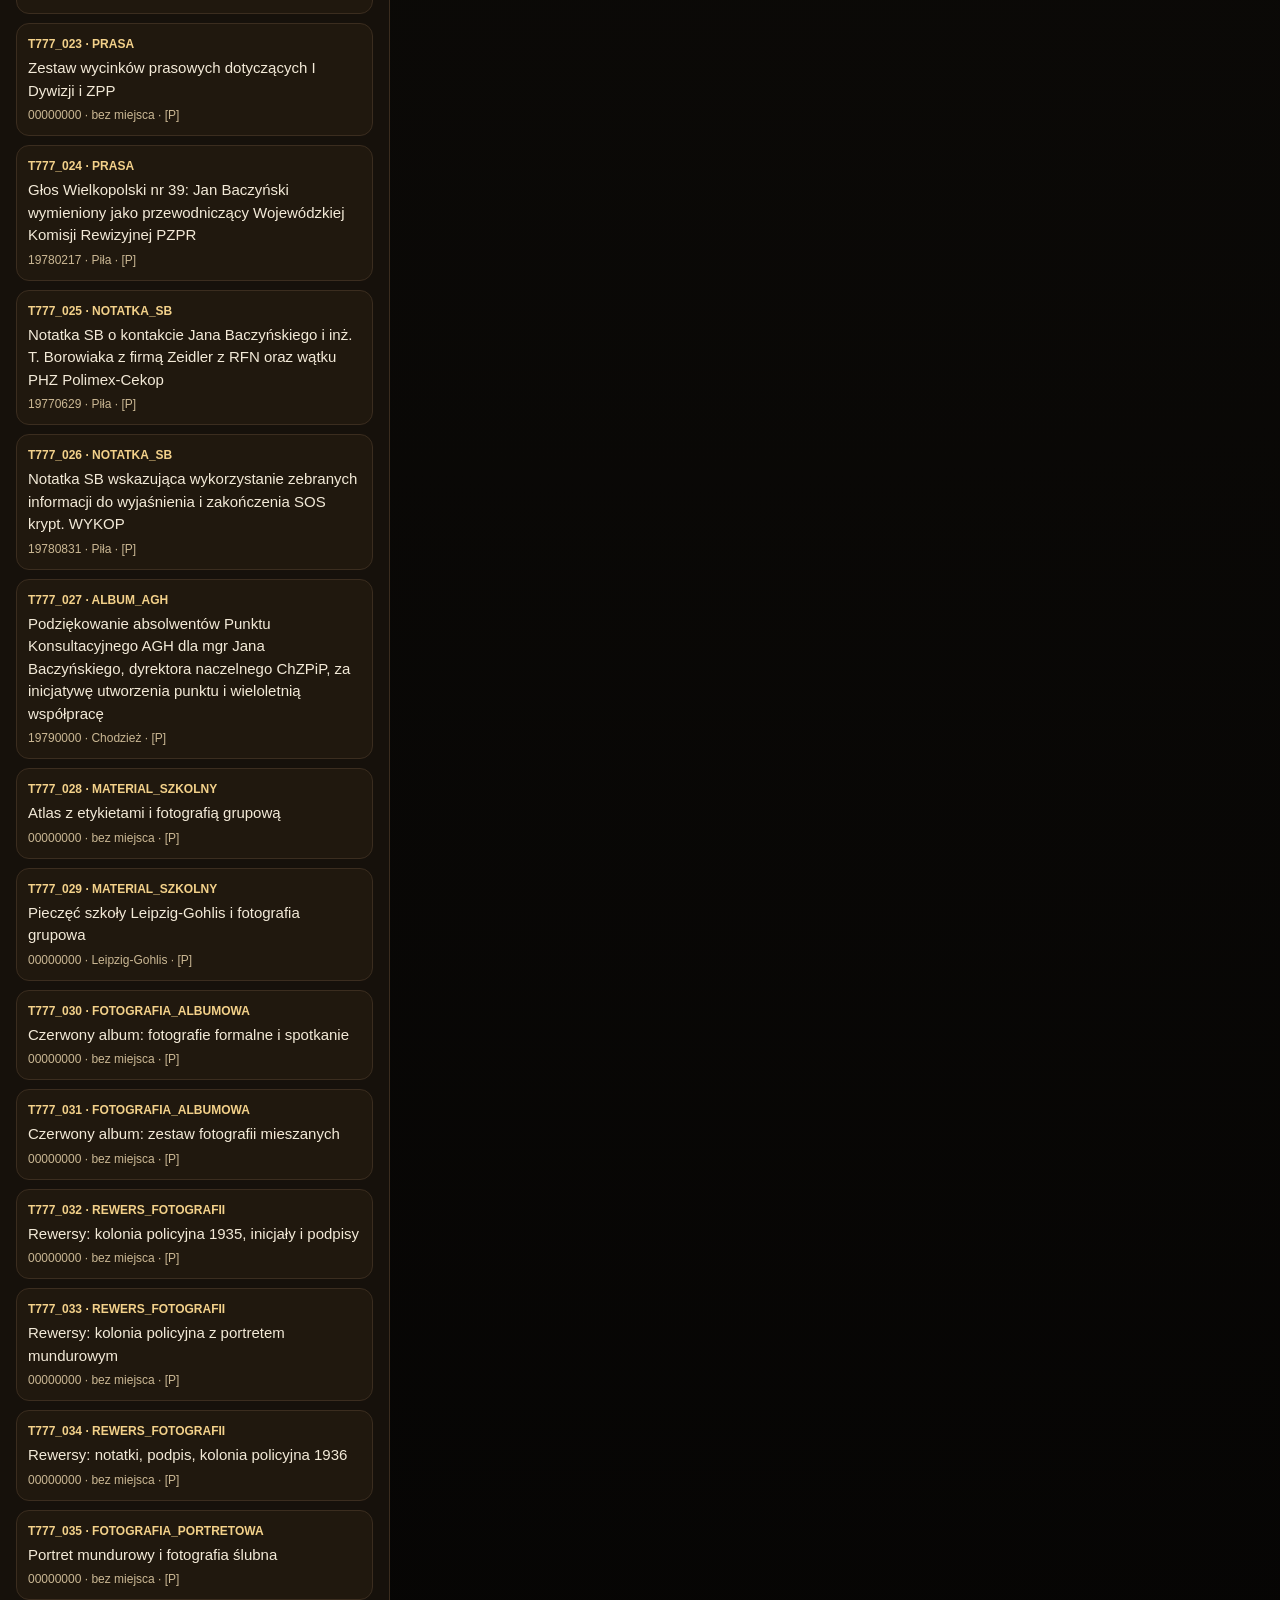
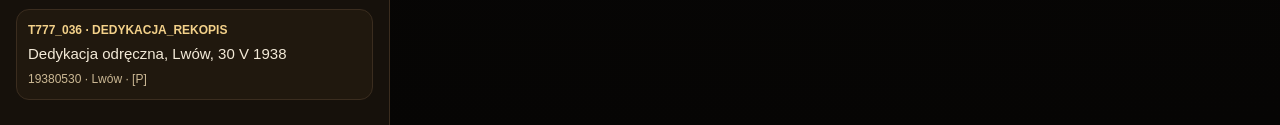
==== commit 1edb8256: "Refine live link placement in header UI" ====
--- a/index.html
+++ b/index.html
@@ -12,7 +12,7 @@
 *{box-sizing:border-box}
 body{margin:0;background:radial-gradient(circle at top,#2b2015 0,#0d0b08 48%,#060504 100%);color:var(--paper);font:15px/1.5 Arial,Helvetica,sans-serif}
 header{padding:24px 22px;border-bottom:1px solid var(--line);background:linear-gradient(145deg,rgba(178,138,61,.18),rgba(23,18,12,.96))}
-h1{margin:0;font-size:31px;letter-spacing:.35px}.sub{color:var(--muted);margin-top:8px;max-width:1120px}
+h1{margin:0;font-size:31px;letter-spacing:.35px}.sub{color:var(--muted);margin-top:8px;max-width:1120px}.quicklinks{margin-top:12px;display:flex;gap:8px;flex-wrap:wrap}
 .layout{display:grid;grid-template-columns:390px 1fr;min-height:calc(100vh - 116px)}
 aside{border-right:1px solid var(--line);background:rgba(23,18,12,.96);padding:16px;overflow:auto}.content{padding:18px;overflow:auto}
 .tabs{display:flex;gap:8px;flex-wrap:wrap;margin-bottom:12px}.tab{border:1px solid var(--line);background:var(--panel2);color:var(--paper);padding:8px 10px;border-radius:10px;cursor:pointer}.tab.active{border-color:var(--gold);color:#f3d18a}
@@ -30,7 +30,8 @@
 <body>
 <header>
   <h1>Archiwum 13 SAS</h1>
-  <div class="sub">Publiczny punkt wejścia do Teczki 777. Aplikacja ładuje rejestr <b>05_T777/rejestr_t777.csv</b>, filtruje rekordy [P] i otwiera tylko realny nośnik źródłowy. Techniczne karty zastępcze nie są już pokazywane jako dokumenty archiwalne. Live: <a class="btn" href="https://thirteen-archive-point.base44.app" target="_blank" rel="noopener">thirteen-archive-point.base44.app</a></div>
+  <div class="sub">Publiczny punkt wejścia do Teczki 777. Aplikacja ładuje rejestr <b>05_T777/rejestr_t777.csv</b>, filtruje rekordy [P] i otwiera tylko realny nośnik źródłowy. Techniczne karty zastępcze nie są już pokazywane jako dokumenty archiwalne.</div>
+  <div class="quicklinks"><a class="btn" href="https://thirteen-archive-point.base44.app" target="_blank" rel="noopener">Wersja live (Base44)</a></div>
 </header>
 <div class="layout">
 <aside>
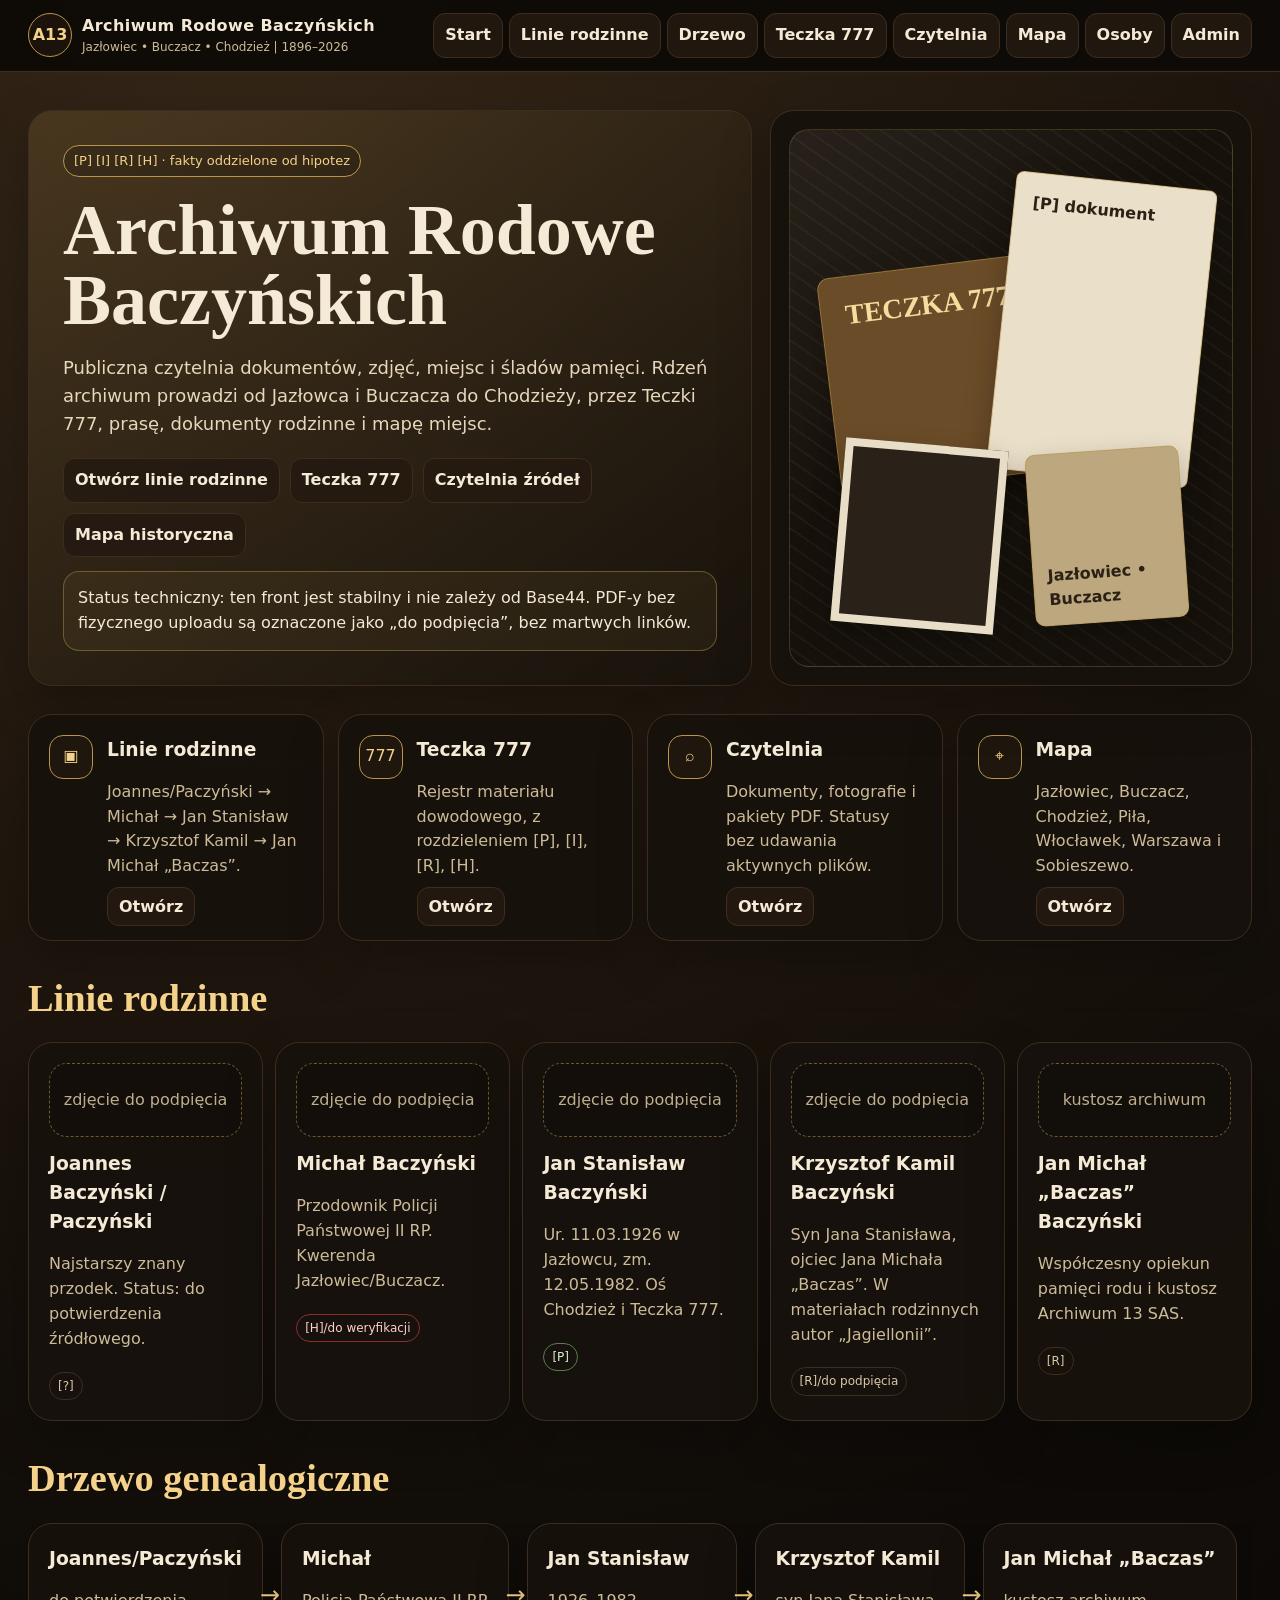
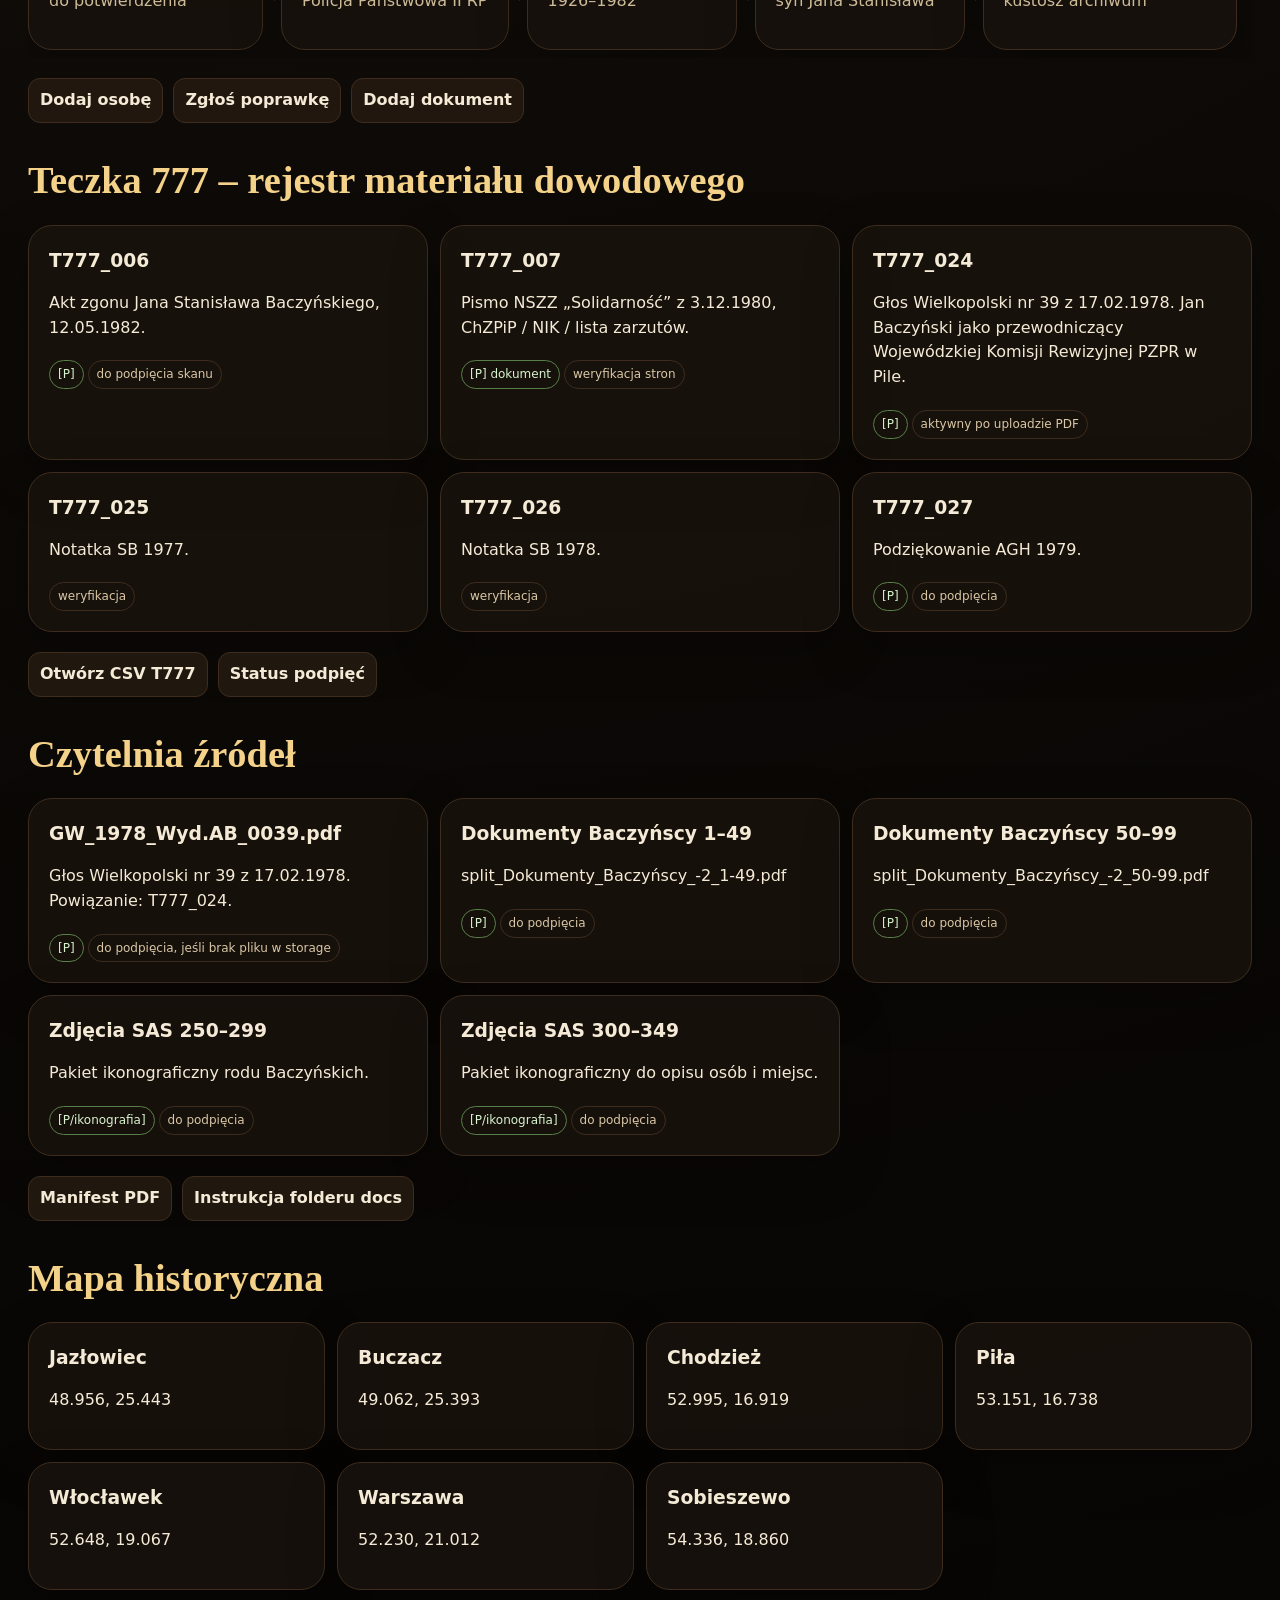
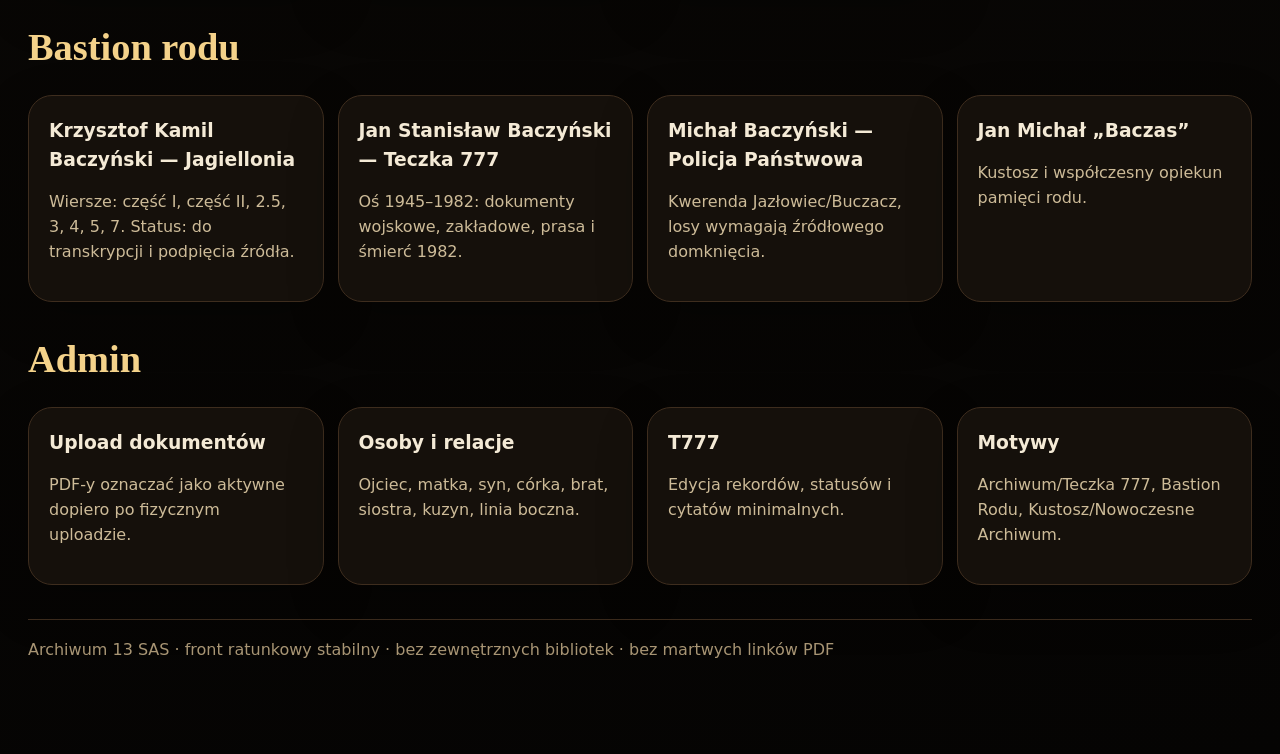
==== commit dd49c81f: "Napraw publiczny front archiwum jako stabilna strona startowa" ====
--- a/index.html
+++ b/index.html
@@ -2,86 +2,23 @@
 <html lang="pl">
 <head>
 <meta charset="utf-8">
-<meta name="viewport" content="width=device-width, initial-scale=1">
-<title>Archiwum 13 SAS | Teczka 777</title>
+<meta name="viewport" content="width=device-width, initial-scale=1, viewport-fit=cover">
+<title>Archiwum Rodowe Baczyńskich | Teczka 777</title>
 <style>
-:root{
-  --bg:#0d0b08;--panel:#17120c;--panel2:#21180f;--paper:#f3ead8;--muted:#cbb894;
-  --gold:#b28a3d;--line:#3b2d1f;--red:#8b2b2b;--green:#4d7a45;--blue:#486f91
-}
-*{box-sizing:border-box}
-body{margin:0;background:radial-gradient(circle at top,#2b2015 0,#0d0b08 48%,#060504 100%);color:var(--paper);font:15px/1.5 Arial,Helvetica,sans-serif}
-header{padding:24px 22px;border-bottom:1px solid var(--line);background:linear-gradient(145deg,rgba(178,138,61,.18),rgba(23,18,12,.96))}
-h1{margin:0;font-size:31px;letter-spacing:.35px}.sub{color:var(--muted);margin-top:8px;max-width:1120px}.quicklinks{margin-top:12px;display:flex;gap:8px;flex-wrap:wrap}
-.layout{display:grid;grid-template-columns:390px 1fr;min-height:calc(100vh - 116px)}
-aside{border-right:1px solid var(--line);background:rgba(23,18,12,.96);padding:16px;overflow:auto}.content{padding:18px;overflow:auto}
-.tabs{display:flex;gap:8px;flex-wrap:wrap;margin-bottom:12px}.tab{border:1px solid var(--line);background:var(--panel2);color:var(--paper);padding:8px 10px;border-radius:10px;cursor:pointer}.tab.active{border-color:var(--gold);color:#f3d18a}
-.search{width:100%;padding:11px;border-radius:10px;border:1px solid var(--line);background:#090806;color:var(--paper);margin-bottom:10px}.stats{color:var(--muted);font-size:13px;margin:8px 0 12px}
-.item{border:1px solid var(--line);background:rgba(33,24,15,.96);border-radius:13px;padding:11px;margin:9px 0;cursor:pointer}.item:hover,.item.active{border-color:var(--gold)}
-.code{font-size:12px;color:#f3d18a;font-weight:bold}.title{font-size:15px;margin:4px 0}.meta{font-size:12px;color:var(--muted)}
-.viewer{border:1px solid var(--line);border-radius:16px;background:rgba(23,18,12,.96);padding:18px;min-height:540px}.badge{display:inline-block;border:1px solid var(--gold);color:#f3d18a;padding:4px 8px;border-radius:999px;font-size:12px;margin:0 6px 6px 0}.badge.p{border-color:var(--green);color:#c6efbf}.badge.warn{border-color:var(--red);color:#ffb6b6}.badge.info{border-color:var(--blue);color:#c9e5ff}
-h2{margin:8px 0 10px;color:#f4d28a}.muted{color:var(--muted)}.small{font-size:12px}.btn{display:inline-block;margin:7px 7px 7px 0;padding:10px 12px;border-radius:10px;border:1px solid var(--line);color:#f3d18a;text-decoration:none;background:var(--panel2)}.btn:hover{border-color:var(--gold)}
-table{border-collapse:collapse;width:100%;margin-top:12px}td,th{border:1px solid var(--line);padding:8px;text-align:left;vertical-align:top}th{color:#f4d28a;width:210px}
-.panel{border:1px solid var(--line);background:#100c08;border-radius:12px;padding:12px;margin-top:12px}.missing{border-left:4px solid var(--red);padding:10px 12px;background:#170d0d;color:#ffd1d1;border-radius:8px;margin-top:10px}.ok{border-left:4px solid var(--green);padding:10px 12px;background:#0e170d;color:#d9ffd3;border-radius:8px;margin-top:10px}.info{border-left:4px solid var(--blue);padding:10px 12px;background:#0d1217;color:#d4ecff;border-radius:8px;margin-top:10px}
-iframe{width:100%;height:72vh;border:1px solid var(--line);border-radius:10px;background:#fff}.preview-img{max-width:100%;max-height:78vh;border:1px solid var(--line);border-radius:10px;background:#080604;display:block;margin-top:12px}.pathlist{margin:8px 0 0 18px;color:var(--muted);font-size:12px}.pathlist li{margin:3px 0;word-break:break-all}
-@media(max-width:900px){.layout{grid-template-columns:1fr}aside{border-right:0;border-bottom:1px solid var(--line)}iframe{height:65vh}h1{font-size:25px}}
+:root{--bg:#0d0a07;--panel:#17120c;--panel2:#241a10;--paper:#f4ead6;--muted:#cdbb98;--gold:#b9944c;--line:#3e2d1e;--red:#8b2f2a;--green:#597f49;--ink:#0c0906}*{box-sizing:border-box}html{scroll-behavior:smooth}body{margin:0;background:radial-gradient(circle at 20% 0,#352617 0,#0d0a07 42%,#050403 100%);color:var(--paper);font:16px/1.55 system-ui,-apple-system,Segoe UI,Arial,sans-serif}body:before{content:"";position:fixed;inset:0;pointer-events:none;background:linear-gradient(90deg,rgba(255,255,255,.025) 1px,transparent 1px),linear-gradient(0deg,rgba(255,255,255,.018) 1px,transparent 1px);background-size:42px 42px;opacity:.3}.top{position:sticky;top:0;z-index:10;background:rgba(13,10,7,.92);backdrop-filter:blur(12px);border-bottom:1px solid var(--line)}.nav{max-width:1260px;margin:auto;display:flex;align-items:center;gap:14px;padding:13px 18px}.brand{display:flex;align-items:center;gap:10px;min-width:260px}.seal{width:44px;height:44px;border:1px solid var(--gold);border-radius:50%;display:grid;place-items:center;color:#f4d28a;font-weight:800;background:#1b130b}.brand strong{display:block;letter-spacing:.4px}.brand small{display:block;color:var(--muted);font-size:12px}.links{display:flex;gap:6px;flex-wrap:wrap;justify-content:flex-end;flex:1}.links a,.btn{border:1px solid var(--line);border-radius:12px;padding:9px 11px;color:var(--paper);text-decoration:none;background:rgba(36,26,16,.88);font-weight:650}.links a:hover,.btn:hover{border-color:var(--gold);color:#f4d28a}.wrap{max-width:1260px;margin:auto;padding:22px 18px 92px}.hero{display:grid;grid-template-columns:minmax(0,1.2fr) minmax(280px,.8fr);gap:18px;align-items:stretch;margin-top:16px}.card,.heroPanel{border:1px solid var(--line);border-radius:24px;background:rgba(23,18,12,.94);box-shadow:0 18px 50px rgba(0,0,0,.25)}.heroPanel{padding:34px;background:linear-gradient(145deg,rgba(185,148,76,.18),rgba(23,18,12,.96))}.eyebrow{display:inline-flex;gap:8px;align-items:center;color:#f4d28a;border:1px solid var(--gold);border-radius:999px;padding:5px 10px;font-size:13px;background:rgba(0,0,0,.18)}h1{font-family:Georgia,serif;font-size:clamp(36px,6vw,72px);line-height:.98;margin:18px 0 12px}h2{font-family:Georgia,serif;font-size:clamp(26px,3vw,42px);margin:0 0 14px;color:#f4d28a}h3{margin:0 0 8px}.lead{font-size:18px;color:#e7d7bb;max-width:820px}.muted{color:var(--muted)}.actions{display:flex;flex-wrap:wrap;gap:10px;margin-top:20px}.tableau{padding:22px;min-height:360px;position:relative;overflow:hidden}.tableau:before{content:"";position:absolute;inset:18px;border:1px solid rgba(185,148,76,.25);border-radius:20px;background:linear-gradient(135deg,rgba(244,234,214,.08),transparent 45%),repeating-linear-gradient(35deg,rgba(244,234,214,.04) 0 2px,transparent 2px 14px)}.folder,.doc,.photo,.mapshape{position:absolute;border:1px solid rgba(185,148,76,.55);box-shadow:0 12px 28px rgba(0,0,0,.25)}.folder{width:64%;height:38%;left:12%;top:26%;background:#6b4c28;border-radius:12px;transform:rotate(-7deg)}.folder:after{content:"TECZKA 777";position:absolute;left:24px;top:22px;color:#f6dd9f;font:700 28px Georgia,serif}.doc{width:42%;height:52%;right:10%;top:12%;background:#eadfc8;border-radius:8px;transform:rotate(6deg)}.doc:after{content:"[P] dokument";position:absolute;color:#2b2015;left:18px;top:18px;font-weight:800}.photo{width:34%;height:32%;left:14%;bottom:10%;background:#2a2118;border:8px solid #e8ddc7;transform:rotate(5deg)}.mapshape{width:32%;height:30%;right:14%;bottom:11%;background:#bca77f;border-radius:10px;transform:rotate(-4deg)}.mapshape:after{content:"Jazłowiec • Buczacz";position:absolute;color:#2b2015;font-weight:800;left:14px;bottom:12px}.grid{display:grid;grid-template-columns:repeat(4,minmax(0,1fr));gap:14px;margin-top:18px}.section{margin-top:28px}.card{padding:20px}.entry{display:flex;gap:14px;align-items:flex-start}.icon{width:44px;height:44px;border:1px solid var(--gold);border-radius:14px;display:grid;place-items:center;color:#f4d28a;background:#1f160d;flex:none}.tag{display:inline-flex;border:1px solid var(--line);border-radius:999px;padding:4px 8px;margin:4px 4px 0 0;color:#dac7a6;font-size:12px}.tag.p{border-color:var(--green);color:#d8f3cf}.tag.h{border-color:var(--red);color:#ffd0cd}.family{display:grid;grid-template-columns:repeat(5,minmax(0,1fr));gap:12px}.person{min-height:210px}.placeholder{height:74px;border:1px dashed rgba(185,148,76,.55);border-radius:18px;display:grid;place-items:center;color:#bfae8d;margin-bottom:12px;background:rgba(0,0,0,.16)}.tree{display:flex;align-items:stretch;gap:18px;overflow:auto;padding-bottom:8px}.node{min-width:210px;position:relative}.node:not(:last-child):after{content:"→";position:absolute;right:-18px;top:42%;color:#f4d28a;font-size:24px}.records{display:grid;grid-template-columns:repeat(3,minmax(0,1fr));gap:12px}.status{border-left:4px solid var(--gold);padding:10px 12px;border-radius:12px;background:#120d08;color:#eadfc8}.mapgrid{display:grid;grid-template-columns:repeat(4,minmax(0,1fr));gap:12px}.footer{margin-top:34px;color:#a89574;border-top:1px solid var(--line);padding-top:18px}.bottom{display:none;position:fixed;left:0;right:0;bottom:0;z-index:20;background:rgba(13,10,7,.95);border-top:1px solid var(--line);padding:8px max(8px,env(safe-area-inset-right)) calc(8px + env(safe-area-inset-bottom)) max(8px,env(safe-area-inset-left));grid-template-columns:repeat(5,1fr);gap:6px}.bottom a{text-align:center;color:var(--paper);text-decoration:none;border:1px solid var(--line);border-radius:12px;padding:8px 4px;background:#1d140c;font-size:12px}.adminNote{border:1px solid rgba(185,148,76,.45);background:rgba(185,148,76,.08);border-radius:16px;padding:14px;margin-top:14px}@media(max-width:1050px){.hero{grid-template-columns:1fr}.grid{grid-template-columns:repeat(2,minmax(0,1fr))}.family{grid-template-columns:repeat(2,minmax(0,1fr))}.records{grid-template-columns:1fr 1fr}.mapgrid{grid-template-columns:1fr 1fr}.links{display:none}.brand{min-width:0}.bottom{display:grid}.wrap{padding-bottom:110px}}@media(max-width:640px){.grid,.family,.records,.mapgrid{grid-template-columns:1fr}.heroPanel{padding:24px}.tableau{min-height:280px}.folder:after{font-size:21px}.node{min-width:190px}}
 </style>
 </head>
 <body>
-<header>
-  <h1>Archiwum 13 SAS</h1>
-  <div class="sub">Publiczny punkt wejścia do Teczki 777. Aplikacja ładuje rejestr <b>05_T777/rejestr_t777.csv</b>, filtruje rekordy [P] i otwiera tylko realny nośnik źródłowy. Techniczne karty zastępcze nie są już pokazywane jako dokumenty archiwalne.</div>
-  <div class="quicklinks"><a class="btn" href="https://thirteen-archive-point.base44.app" target="_blank" rel="noopener">Wersja live (Base44)</a></div>
-</header>
-<div class="layout">
-<aside>
-  <div class="tabs" id="tabs"><button class="tab active" data-filter="all">Wszystko</button><button class="tab" data-filter="JAN">Jan</button></div>
-  <input id="search" class="search" placeholder="Szukaj: Jan, WYKOP, Buczacz, Włocławek...">
-  <div class="stats" id="stats">Ładowanie rejestru...</div>
-  <div id="list"></div>
-</aside>
-<main class="content">
-  <section id="viewer" class="viewer"><h2>Ładowanie archiwum...</h2><p class="muted">Otwórz stronę przez GitHub Pages albo Netlify. Goły plik z dysku może blokować ładowanie CSV.</p></section>
-</main>
-</div>
-<script>
-const CSV_PATH='05_T777/rejestr_t777.csv';
-const GH='https://github.com/komendantmb/archiwum_13_sas';
-const RAW='https://raw.githubusercontent.com/komendantmb/archiwum_13_sas/main/';
-const LIVE='https://thirteen-archive-point.base44.app';
-let records=[],filter='all',selectedId=null;
-const list=document.getElementById('list'),viewer=document.getElementById('viewer'),search=document.getElementById('search'),stats=document.getElementById('stats'),tabs=document.getElementById('tabs');
-function esc(v){return String(v||'').replaceAll('&','&amp;').replaceAll('<','&lt;').replaceAll('>','&gt;').replaceAll('"','&quot;')}
-function splitCSVLine(line){const out=[];let cur='',q=false;for(let i=0;i<line.length;i++){const c=line[i];if(c==='"'){if(q&&line[i+1]==='"'){cur+='"';i++}else q=!q;continue}if(c===';'&&!q){out.push(cur);cur='';continue}cur+=c}out.push(cur);return out}
-function parseCSV(txt){const lines=txt.replace(/^\uFEFF/,'').trim().split(/\r?\n/);const head=splitCSVLine(lines.shift()).map(h=>h.trim());return lines.filter(Boolean).map(line=>{const vals=splitCSVLine(line);const o={};head.forEach((h,i)=>o[h]=(vals[i]||'').trim());return o})}
-function normalizeType(t){return (t||'BRAK_TYPU').trim().toUpperCase()}
-function recordTitle(r){return r.OPIS_KRÓTKI||r.TYP||r.ID||'Rekord bez tytułu'}
-function basenameFromRecord(r){const loc=r.LOKALIZACJA_W_ZRODLE||'';let name='';if(loc.includes('=>')) name=loc.split('=>').pop().trim();else if(/\.(pdf|jpg|jpeg|png|webp)$/i.test(loc.trim())) name=loc.trim();return name}
-function mediaKind(name,type){const n=(name||'').toLowerCase();const t=normalizeType(type);if(n.endsWith('.pdf'))return 'pdf';if(/\.(jpg|jpeg|png|webp)$/i.test(n))return 'img';if(t.includes('FOTO')||t.includes('FOTOGRAF')||t.includes('REWERS'))return 'img';return 'unknown'}
-function encodePath(path){return path.split('/').map(encodeURIComponent).join('/')}
-function candidates(r){const name=basenameFromRecord(r);if(!name)return [];const kind=mediaKind(name,r.TYP);const dirs=['01_P','01_P/pdf','01_P/img','media','pdf','img','skany','scans','assets/originals','assets/img','assets/pdf','05_T777'];
-  const out=[];dirs.forEach(d=>out.push(d?`${d}/${name}`:name));
-  if(kind==='pdf'&&!name.toLowerCase().endsWith('.pdf')) out.push(`01_P/pdf/${name}.pdf`);
-  return [...new Set(out)];
-}
-async function exists(path){try{const res=await fetch(encodePath(path),{method:'HEAD',cache:'no-store'});if(res.ok)return encodePath(path)}catch(e){}try{const res=await fetch(RAW+encodePath(path),{method:'HEAD',cache:'no-store'});if(res.ok)return RAW+encodePath(path)}catch(e){}return null}
-async function looksLikeTechnicalCard(url){try{const res=await fetch(url,{cache:'no-store'});if(!res.ok)return false;const buf=await res.arrayBuffer();const txt=new TextDecoder('latin1').decode(buf.slice(0,160000));return /ARCHIWUM 13 SAS\s*-\s*TECHNICAL CARD|technical placeholder|NOT the original archival scan/i.test(txt)}catch(e){return false}}
-async function resolveMedia(r){const cs=candidates(r);for(const p of cs){const hit=await exists(p);if(!hit)continue;const isPdf=/\.pdf$/i.test(p);const tech=isPdf?await looksLikeTechnicalCard(hit):false;if(tech)return {hit:null,path:p,all:cs,technical:true};return {hit,path:p,all:cs,technical:false}}return {hit:null,path:null,all:cs,technical:false}}
-function row(label,value){return `<tr><th>${esc(label)}</th><td>${value?esc(value):'<span class="muted">brak</span>'}</td></tr>`}
-function buildTabs(){const types=[...new Set(records.map(r=>normalizeType(r.TYP)))].filter(Boolean).sort();types.forEach(t=>{const b=document.createElement('button');b.className='tab';b.dataset.filter=t;b.textContent=t.replaceAll('_',' ');b.onclick=()=>setFilter(t,b);tabs.appendChild(b)})}
-function setFilter(f,b){document.querySelectorAll('.tab').forEach(x=>x.classList.remove('active'));b.classList.add('active');filter=f;renderList()}
-function filteredRecords(){const q=search.value.toLowerCase();return records.filter(r=>{const t=normalizeType(r.TYP);const all=Object.values(r).join(' ').toLowerCase();if(filter==='JAN' && (r.CZY_DOTYCZY_BEZPOSREDNIO_JANA||'').toUpperCase()!=='TAK')return false;if(filter!=='all'&&filter!=='JAN'&&t!==filter)return false;return all.includes(q)})}
-function renderList(){const data=filteredRecords();stats.textContent=`Pokazuję ${data.length} z ${records.length} rekordów T777`;list.innerHTML='';data.forEach(r=>{const el=document.createElement('div');el.className='item'+(selectedId===r.ID?' active':'');el.innerHTML=`<div class="code">${esc(r.ID||'BRAK_ID')} · ${esc(normalizeType(r.TYP))}</div><div class="title">${esc(recordTitle(r))}</div><div class="meta">${esc(r.DATA_ISO||'bez daty')} · ${esc(r.MIEJSCE||'bez miejsca')} · ${esc(r.STATUS_DOWODOWY||'bez statusu')}</div>`;el.onclick=()=>openRecord(r);list.appendChild(el)});if(data.length&&!selectedId)openRecord(data[0],false)}
-async function openRecord(r,rerender=true){selectedId=r.ID;if(rerender)renderList();const isP=(r.STATUS_DOWODOWY||'').includes('[P]');const name=basenameFromRecord(r);const kind=mediaKind(name,r.TYP);viewer.innerHTML=`<span class="badge">${esc(r.ID)}</span><span class="badge info">${esc(normalizeType(r.TYP))}</span><span class="badge ${isP?'p':'warn'}">${esc(r.STATUS_DOWODOWY||'BRAK STATUSU')}</span><h2>${esc(recordTitle(r))}</h2><p class="muted">${esc(r.UWAGA_METODOLOGICZNA||'Rekord rejestru T777. Interpretację prowadzić z separacją [P]/[W]/[H].')}</p><table>${row('Data ISO',r.DATA_ISO)}${row('Miejsce',r.MIEJSCE)}${row('Powiązania',r.POWIĄZANIA)}${row('Lokalizacja w źródle',r.LOKALIZACJA_W_ZRODLE)}${row('Cytat minimalny',r.CYTAT_MINIMALNY)}${row('Dotyczy bezpośrednio Jana',r.CZY_DOTYCZY_BEZPOSREDNIO_JANA)}</table><div class="panel"><b>Podgląd nośnika</b><div id="mediaBox" class="info">Szukam realnego pliku źródłowego w repozytorium...</div></div><p><a class="btn" href="${CSV_PATH}" target="_blank">Otwórz rejestr CSV</a><a class="btn" href="${GH}" target="_blank">Repo GitHub</a><a class="btn" href="${LIVE}" target="_blank" rel="noopener">Wersja live</a></p>`;
-const mediaBox=document.getElementById('mediaBox');
-if(!name){mediaBox.className='missing';mediaBox.innerHTML='Ten rekord nie ma jeszcze wpisanej ścieżki do skanu/PDF w kolumnie LOKALIZACJA_W_ZRODLE. Rekord jest w rejestrze, ale nie da się automatycznie otworzyć nośnika.';return}
-const res=await resolveMedia(r);
-const tried=res.all.map(p=>`<li>${esc(p)}</li>`).join('');
-if(res.hit){const open=`<p><a class="btn" href="${res.hit}" target="_blank">Otwórz w nowej karcie</a><a class="btn" href="${RAW+encodePath(res.path)}" target="_blank">RAW GitHub</a></p><div class="ok">Znaleziono realny plik: <b>${esc(res.path)}</b></div>`;if(kind==='img'){mediaBox.className='';mediaBox.innerHTML=open+`<img class="preview-img" src="${res.hit}" alt="${esc(recordTitle(r))}">`}else if(kind==='pdf'){mediaBox.className='';mediaBox.innerHTML=open+`<iframe src="${res.hit}" title="${esc(recordTitle(r))}"></iframe>`}else{mediaBox.className='';mediaBox.innerHTML=open+`<p class="muted">Typ pliku nie jest jednoznaczny. Użyj przycisku otwarcia.</p>`}}
-else{mediaBox.className='missing';mediaBox.innerHTML=`${res.technical?'W repo znaleziono tylko techniczną kartę zastępczą, a nie oryginalny skan/PDF.':'Nie znaleziono pliku binarnego.'} Szukany nośnik: <b>${esc(name)}</b>.<br><br>Żeby ten rekord działał naprawdę, wgraj oryginał pod jedną z tych ścieżek:<ul class="pathlist">${tried}</ul><p class="small">Najbezpieczniej: PDF-y źródłowe do <b>01_P/pdf/</b>, zdjęcia do <b>01_P/img/</b>, z nazwą identyczną jak po znaku <b>=&gt;</b> w rejestrze T777. Techniczne placeholdery w <b>assets/pdf/</b> nie są już traktowane jako źródło.</p>`}
-}
-async function boot(){try{let res=await fetch(CSV_PATH,{cache:'no-store'});if(!res.ok)res=await fetch(RAW+CSV_PATH,{cache:'no-store'});if(!res.ok)throw new Error('CSV HTTP '+res.status);const txt=await res.text();records=parseCSV(txt);buildTabs();renderList();if(records[0])openRecord(records[0],false)}catch(e){viewer.innerHTML='<h2>Nie udało się załadować CSV</h2><p class="muted">Uruchom stronę przez Netlify, GitHub Pages albo lokalny serwer. Bez serwera przeglądarka może blokować fetch do CSV.</p><div class="missing">Błąd: '+esc(e.message)+'</div>';stats.textContent='CSV niezaładowany'}}
-document.querySelectorAll('.tab').forEach(b=>b.onclick=()=>setFilter(b.dataset.filter,b));search.oninput=()=>{selectedId=null;renderList()};boot();
-</script>
+<header class="top"><nav class="nav"><div class="brand"><div class="seal">A13</div><div><strong>Archiwum Rodowe Baczyńskich</strong><small>Jazłowiec • Buczacz • Chodzież | 1896–2026</small></div></div><div class="links"><a href="#start">Start</a><a href="#linie">Linie rodzinne</a><a href="#drzewo">Drzewo</a><a href="#t777">Teczka 777</a><a href="#czytelnia">Czytelnia</a><a href="#mapa">Mapa</a><a href="#osoby">Osoby</a><a href="#admin">Admin</a></div></nav></header>
+<main class="wrap" id="start"><section class="hero"><div class="heroPanel"><span class="eyebrow">[P] [I] [R] [H] · fakty oddzielone od hipotez</span><h1>Archiwum Rodowe Baczyńskich</h1><p class="lead">Publiczna czytelnia dokumentów, zdjęć, miejsc i śladów pamięci. Rdzeń archiwum prowadzi od Jazłowca i Buczacza do Chodzieży, przez Teczki 777, prasę, dokumenty rodzinne i mapę miejsc.</p><div class="actions"><a class="btn" href="#linie">Otwórz linie rodzinne</a><a class="btn" href="#t777">Teczka 777</a><a class="btn" href="#czytelnia">Czytelnia źródeł</a><a class="btn" href="#mapa">Mapa historyczna</a></div><div class="adminNote">Status techniczny: ten front jest stabilny i nie zależy od Base44. PDF-y bez fizycznego uploadu są oznaczone jako „do podpięcia”, bez martwych linków.</div></div><div class="card tableau" aria-label="Stół archiwalny"><div class="folder"></div><div class="doc"></div><div class="photo"></div><div class="mapshape"></div></div></section>
+<section class="section grid"><article class="card entry"><div class="icon">▣</div><div><h3>Linie rodzinne</h3><p class="muted">Joannes/Paczyński → Michał → Jan Stanisław → Krzysztof Kamil → Jan Michał „Baczas”.</p><a class="btn" href="#linie">Otwórz</a></div></article><article class="card entry"><div class="icon">777</div><div><h3>Teczka 777</h3><p class="muted">Rejestr materiału dowodowego, z rozdzieleniem [P], [I], [R], [H].</p><a class="btn" href="#t777">Otwórz</a></div></article><article class="card entry"><div class="icon">⌕</div><div><h3>Czytelnia</h3><p class="muted">Dokumenty, fotografie i pakiety PDF. Statusy bez udawania aktywnych plików.</p><a class="btn" href="#czytelnia">Otwórz</a></div></article><article class="card entry"><div class="icon">⌖</div><div><h3>Mapa</h3><p class="muted">Jazłowiec, Buczacz, Chodzież, Piła, Włocławek, Warszawa i Sobieszewo.</p><a class="btn" href="#mapa">Otwórz</a></div></article></section>
+<section class="section" id="linie"><h2>Linie rodzinne</h2><div class="family"><article class="card person"><div class="placeholder">zdjęcie do podpięcia</div><h3>Joannes Baczyński / Paczyński</h3><p class="muted">Najstarszy znany przodek. Status: do potwierdzenia źródłowego.</p><span class="tag">[?]</span></article><article class="card person"><div class="placeholder">zdjęcie do podpięcia</div><h3>Michał Baczyński</h3><p class="muted">Przodownik Policji Państwowej II RP. Kwerenda Jazłowiec/Buczacz.</p><span class="tag h">[H]/do weryfikacji</span></article><article class="card person"><div class="placeholder">zdjęcie do podpięcia</div><h3>Jan Stanisław Baczyński</h3><p class="muted">Ur. 11.03.1926 w Jazłowcu, zm. 12.05.1982. Oś Chodzież i Teczka 777.</p><span class="tag p">[P]</span></article><article class="card person"><div class="placeholder">zdjęcie do podpięcia</div><h3>Krzysztof Kamil Baczyński</h3><p class="muted">Syn Jana Stanisława, ojciec Jana Michała „Baczas”. W materiałach rodzinnych autor „Jagiellonii”.</p><span class="tag">[R]/do podpięcia</span></article><article class="card person"><div class="placeholder">kustosz archiwum</div><h3>Jan Michał „Baczas” Baczyński</h3><p class="muted">Współczesny opiekun pamięci rodu i kustosz Archiwum 13 SAS.</p><span class="tag">[R]</span></article></div></section>
+<section class="section" id="drzewo"><h2>Drzewo genealogiczne</h2><div class="tree"><article class="card node"><h3>Joannes/Paczyński</h3><p class="muted">do potwierdzenia</p></article><article class="card node"><h3>Michał</h3><p class="muted">Policja Państwowa II RP</p></article><article class="card node"><h3>Jan Stanisław</h3><p class="muted">1926–1982</p></article><article class="card node"><h3>Krzysztof Kamil</h3><p class="muted">syn Jana Stanisława</p></article><article class="card node"><h3>Jan Michał „Baczas”</h3><p class="muted">kustosz archiwum</p></article></div><div class="actions"><a class="btn" href="#admin">Dodaj osobę</a><a class="btn" href="#admin">Zgłoś poprawkę</a><a class="btn" href="#czytelnia">Dodaj dokument</a></div></section>
+<section class="section" id="t777"><h2>Teczka 777 – rejestr materiału dowodowego</h2><div class="records"><article class="card"><h3>T777_006</h3><p>Akt zgonu Jana Stanisława Baczyńskiego, 12.05.1982.</p><span class="tag p">[P]</span><span class="tag">do podpięcia skanu</span></article><article class="card"><h3>T777_007</h3><p>Pismo NSZZ „Solidarność” z 3.12.1980, ChZPiP / NIK / lista zarzutów.</p><span class="tag p">[P] dokument</span><span class="tag">weryfikacja stron</span></article><article class="card"><h3>T777_024</h3><p>Głos Wielkopolski nr 39 z 17.02.1978. Jan Baczyński jako przewodniczący Wojewódzkiej Komisji Rewizyjnej PZPR w Pile.</p><span class="tag p">[P]</span><span class="tag">aktywny po uploadzie PDF</span></article><article class="card"><h3>T777_025</h3><p>Notatka SB 1977.</p><span class="tag">weryfikacja</span></article><article class="card"><h3>T777_026</h3><p>Notatka SB 1978.</p><span class="tag">weryfikacja</span></article><article class="card"><h3>T777_027</h3><p>Podziękowanie AGH 1979.</p><span class="tag p">[P]</span><span class="tag">do podpięcia</span></article></div><div class="actions"><a class="btn" href="05_T777/rejestr_t777.csv">Otwórz CSV T777</a><a class="btn" href="05_T777/podpiecia_status_001_010_i_024_2026-04-25.csv">Status podpięć</a></div></section>
+<section class="section" id="czytelnia"><h2>Czytelnia źródeł</h2><div class="records"><article class="card"><h3>GW_1978_Wyd.AB_0039.pdf</h3><p>Głos Wielkopolski nr 39 z 17.02.1978. Powiązanie: T777_024.</p><span class="tag p">[P]</span><span class="tag">do podpięcia, jeśli brak pliku w storage</span></article><article class="card"><h3>Dokumenty Baczyńscy 1–49</h3><p>split_Dokumenty_Baczyńscy_-2_1-49.pdf</p><span class="tag p">[P]</span><span class="tag">do podpięcia</span></article><article class="card"><h3>Dokumenty Baczyńscy 50–99</h3><p>split_Dokumenty_Baczyńscy_-2_50-99.pdf</p><span class="tag p">[P]</span><span class="tag">do podpięcia</span></article><article class="card"><h3>Zdjęcia SAS 250–299</h3><p>Pakiet ikonograficzny rodu Baczyńskich.</p><span class="tag p">[P/ikonografia]</span><span class="tag">do podpięcia</span></article><article class="card"><h3>Zdjęcia SAS 300–349</h3><p>Pakiet ikonograficzny do opisu osób i miejsc.</p><span class="tag p">[P/ikonografia]</span><span class="tag">do podpięcia</span></article></div><div class="actions"><a class="btn" href="02_I/archiwum_13_manifest_pdf_2026-04-26.csv">Manifest PDF</a><a class="btn" href="07_APP_PUBLIC/docs/README.md">Instrukcja folderu docs</a></div></section>
+<section class="section" id="mapa"><h2>Mapa historyczna</h2><div class="mapgrid"><article class="card"><h3>Jazłowiec</h3><p>48.956, 25.443</p></article><article class="card"><h3>Buczacz</h3><p>49.062, 25.393</p></article><article class="card"><h3>Chodzież</h3><p>52.995, 16.919</p></article><article class="card"><h3>Piła</h3><p>53.151, 16.738</p></article><article class="card"><h3>Włocławek</h3><p>52.648, 19.067</p></article><article class="card"><h3>Warszawa</h3><p>52.230, 21.012</p></article><article class="card"><h3>Sobieszewo</h3><p>54.336, 18.860</p></article></div></section>
+<section class="section" id="osoby"><h2>Bastion rodu</h2><div class="grid"><article class="card"><h3>Krzysztof Kamil Baczyński — Jagiellonia</h3><p class="muted">Wiersze: część I, część II, 2.5, 3, 4, 5, 7. Status: do transkrypcji i podpięcia źródła.</p></article><article class="card"><h3>Jan Stanisław Baczyński — Teczka 777</h3><p class="muted">Oś 1945–1982: dokumenty wojskowe, zakładowe, prasa i śmierć 1982.</p></article><article class="card"><h3>Michał Baczyński — Policja Państwowa</h3><p class="muted">Kwerenda Jazłowiec/Buczacz, losy wymagają źródłowego domknięcia.</p></article><article class="card"><h3>Jan Michał „Baczas”</h3><p class="muted">Kustosz i współczesny opiekun pamięci rodu.</p></article></div></section>
+<section class="section" id="admin"><h2>Admin</h2><div class="grid"><article class="card"><h3>Upload dokumentów</h3><p class="muted">PDF-y oznaczać jako aktywne dopiero po fizycznym uploadzie.</p></article><article class="card"><h3>Osoby i relacje</h3><p class="muted">Ojciec, matka, syn, córka, brat, siostra, kuzyn, linia boczna.</p></article><article class="card"><h3>T777</h3><p class="muted">Edycja rekordów, statusów i cytatów minimalnych.</p></article><article class="card"><h3>Motywy</h3><p class="muted">Archiwum/Teczka 777, Bastion Rodu, Kustosz/Nowoczesne Archiwum.</p></article></div></section><div class="footer">Archiwum 13 SAS · front ratunkowy stabilny · bez zewnętrznych bibliotek · bez martwych linków PDF</div></main>
+<nav class="bottom"><a href="#start">Start</a><a href="#drzewo">Drzewo</a><a href="#t777">T777</a><a href="#mapa">Mapa</a><a href="#admin">Profil</a></nav>
 </body>
-</html>
+</html>
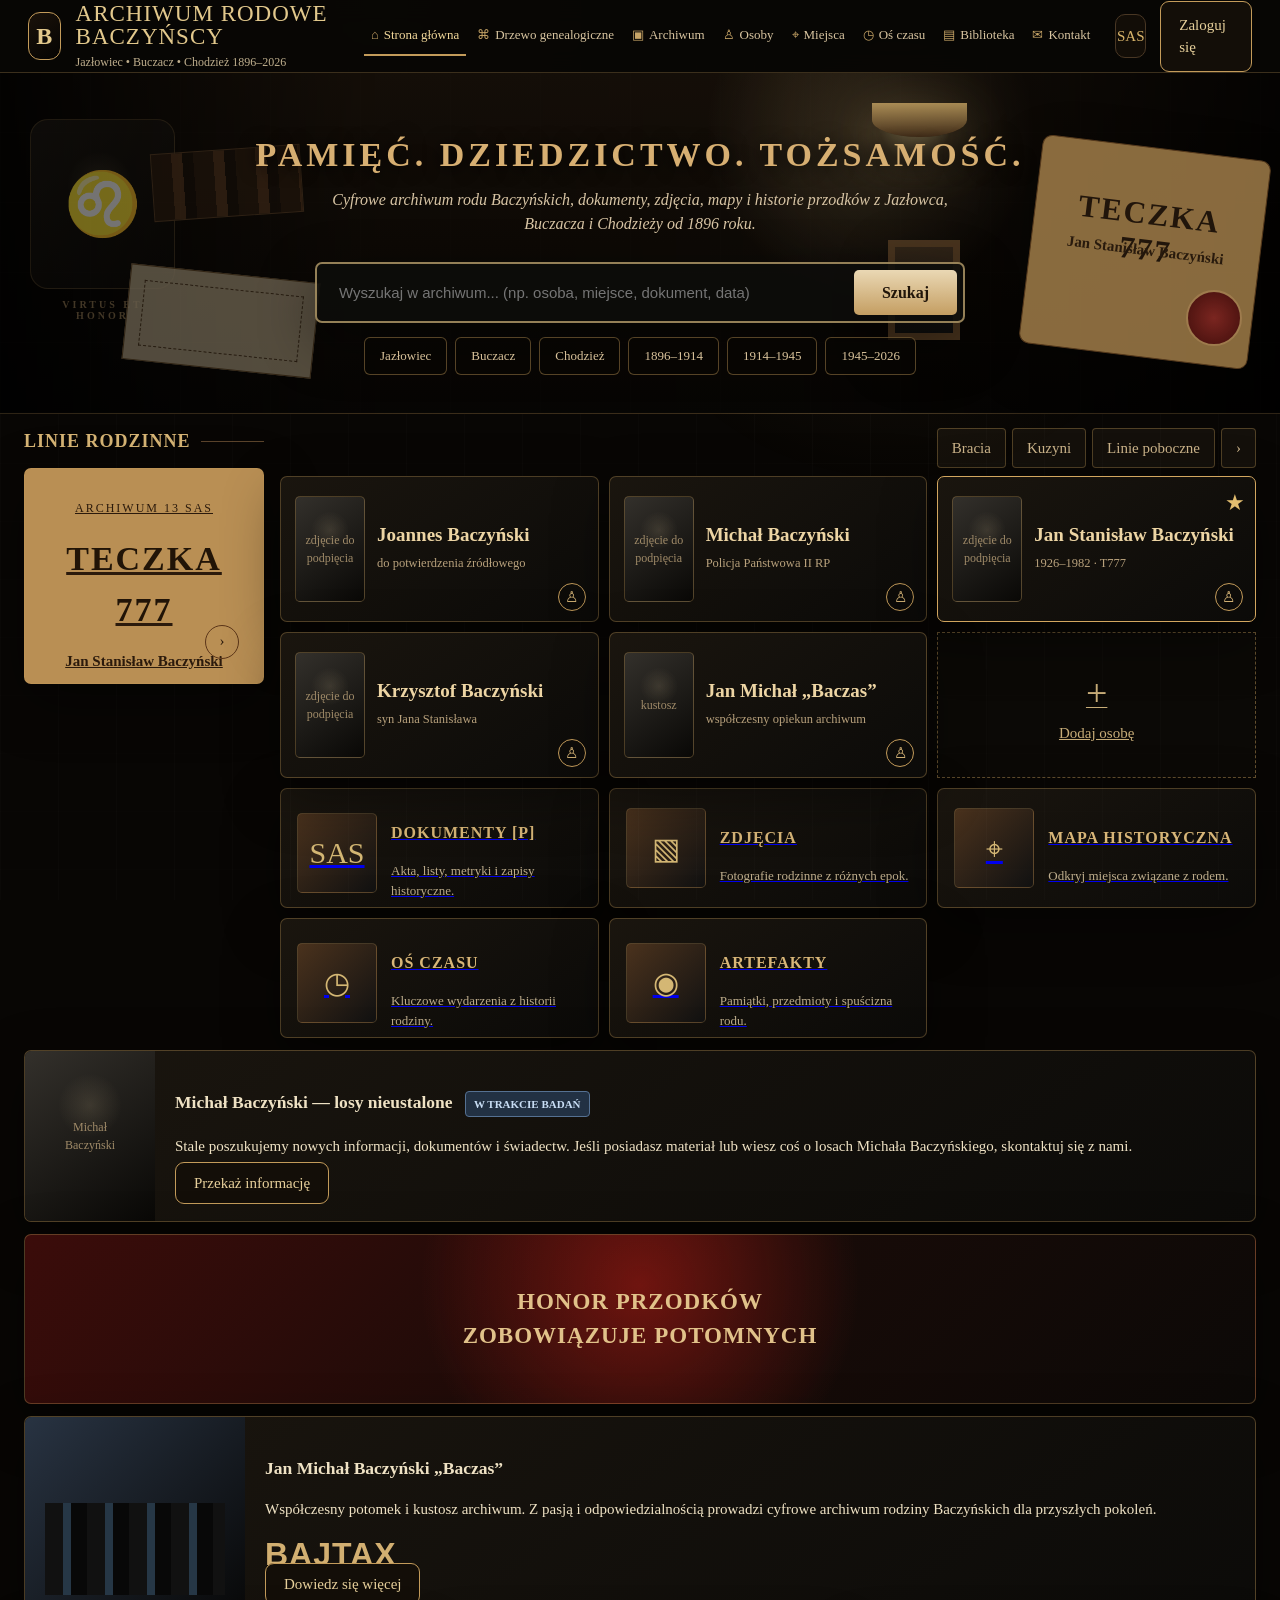
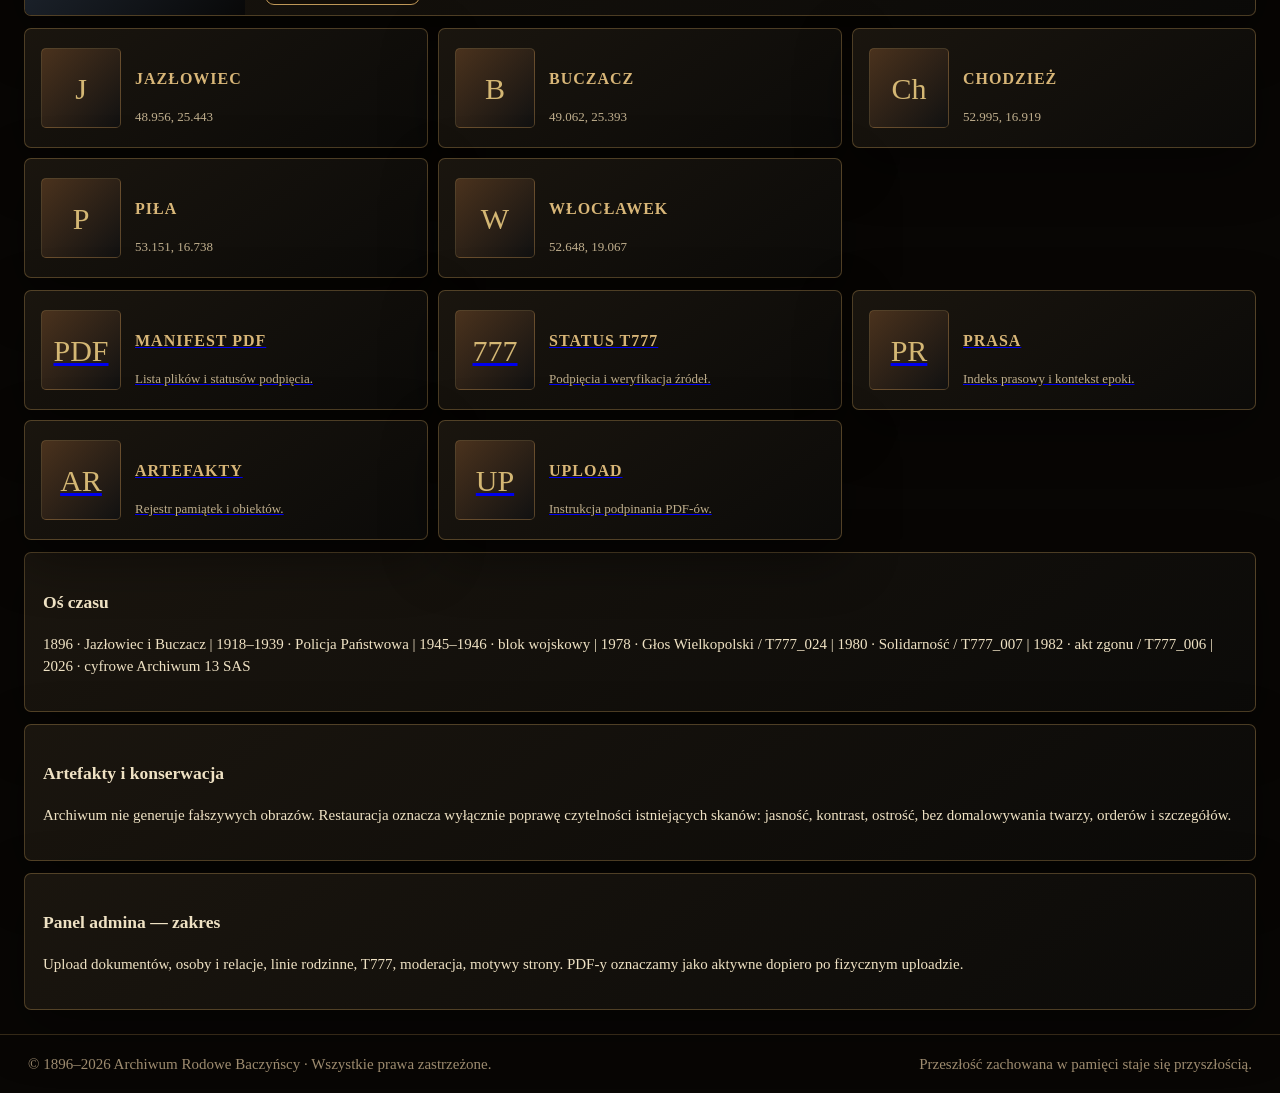
==== commit 045b268f: "Przywroc muzealna strone pierwsza archiwum" ====
--- a/index.html
+++ b/index.html
@@ -3,22 +3,14 @@
 <head>
 <meta charset="utf-8">
 <meta name="viewport" content="width=device-width, initial-scale=1, viewport-fit=cover">
-<title>Archiwum Rodowe Baczyńskich | Teczka 777</title>
+<title>Archiwum Rodowe Baczyńscy | Jazłowiec • Buczacz • Chodzież</title>
 <style>
-:root{--bg:#0d0a07;--panel:#17120c;--panel2:#241a10;--paper:#f4ead6;--muted:#cdbb98;--gold:#b9944c;--line:#3e2d1e;--red:#8b2f2a;--green:#597f49;--ink:#0c0906}*{box-sizing:border-box}html{scroll-behavior:smooth}body{margin:0;background:radial-gradient(circle at 20% 0,#352617 0,#0d0a07 42%,#050403 100%);color:var(--paper);font:16px/1.55 system-ui,-apple-system,Segoe UI,Arial,sans-serif}body:before{content:"";position:fixed;inset:0;pointer-events:none;background:linear-gradient(90deg,rgba(255,255,255,.025) 1px,transparent 1px),linear-gradient(0deg,rgba(255,255,255,.018) 1px,transparent 1px);background-size:42px 42px;opacity:.3}.top{position:sticky;top:0;z-index:10;background:rgba(13,10,7,.92);backdrop-filter:blur(12px);border-bottom:1px solid var(--line)}.nav{max-width:1260px;margin:auto;display:flex;align-items:center;gap:14px;padding:13px 18px}.brand{display:flex;align-items:center;gap:10px;min-width:260px}.seal{width:44px;height:44px;border:1px solid var(--gold);border-radius:50%;display:grid;place-items:center;color:#f4d28a;font-weight:800;background:#1b130b}.brand strong{display:block;letter-spacing:.4px}.brand small{display:block;color:var(--muted);font-size:12px}.links{display:flex;gap:6px;flex-wrap:wrap;justify-content:flex-end;flex:1}.links a,.btn{border:1px solid var(--line);border-radius:12px;padding:9px 11px;color:var(--paper);text-decoration:none;background:rgba(36,26,16,.88);font-weight:650}.links a:hover,.btn:hover{border-color:var(--gold);color:#f4d28a}.wrap{max-width:1260px;margin:auto;padding:22px 18px 92px}.hero{display:grid;grid-template-columns:minmax(0,1.2fr) minmax(280px,.8fr);gap:18px;align-items:stretch;margin-top:16px}.card,.heroPanel{border:1px solid var(--line);border-radius:24px;background:rgba(23,18,12,.94);box-shadow:0 18px 50px rgba(0,0,0,.25)}.heroPanel{padding:34px;background:linear-gradient(145deg,rgba(185,148,76,.18),rgba(23,18,12,.96))}.eyebrow{display:inline-flex;gap:8px;align-items:center;color:#f4d28a;border:1px solid var(--gold);border-radius:999px;padding:5px 10px;font-size:13px;background:rgba(0,0,0,.18)}h1{font-family:Georgia,serif;font-size:clamp(36px,6vw,72px);line-height:.98;margin:18px 0 12px}h2{font-family:Georgia,serif;font-size:clamp(26px,3vw,42px);margin:0 0 14px;color:#f4d28a}h3{margin:0 0 8px}.lead{font-size:18px;color:#e7d7bb;max-width:820px}.muted{color:var(--muted)}.actions{display:flex;flex-wrap:wrap;gap:10px;margin-top:20px}.tableau{padding:22px;min-height:360px;position:relative;overflow:hidden}.tableau:before{content:"";position:absolute;inset:18px;border:1px solid rgba(185,148,76,.25);border-radius:20px;background:linear-gradient(135deg,rgba(244,234,214,.08),transparent 45%),repeating-linear-gradient(35deg,rgba(244,234,214,.04) 0 2px,transparent 2px 14px)}.folder,.doc,.photo,.mapshape{position:absolute;border:1px solid rgba(185,148,76,.55);box-shadow:0 12px 28px rgba(0,0,0,.25)}.folder{width:64%;height:38%;left:12%;top:26%;background:#6b4c28;border-radius:12px;transform:rotate(-7deg)}.folder:after{content:"TECZKA 777";position:absolute;left:24px;top:22px;color:#f6dd9f;font:700 28px Georgia,serif}.doc{width:42%;height:52%;right:10%;top:12%;background:#eadfc8;border-radius:8px;transform:rotate(6deg)}.doc:after{content:"[P] dokument";position:absolute;color:#2b2015;left:18px;top:18px;font-weight:800}.photo{width:34%;height:32%;left:14%;bottom:10%;background:#2a2118;border:8px solid #e8ddc7;transform:rotate(5deg)}.mapshape{width:32%;height:30%;right:14%;bottom:11%;background:#bca77f;border-radius:10px;transform:rotate(-4deg)}.mapshape:after{content:"Jazłowiec • Buczacz";position:absolute;color:#2b2015;font-weight:800;left:14px;bottom:12px}.grid{display:grid;grid-template-columns:repeat(4,minmax(0,1fr));gap:14px;margin-top:18px}.section{margin-top:28px}.card{padding:20px}.entry{display:flex;gap:14px;align-items:flex-start}.icon{width:44px;height:44px;border:1px solid var(--gold);border-radius:14px;display:grid;place-items:center;color:#f4d28a;background:#1f160d;flex:none}.tag{display:inline-flex;border:1px solid var(--line);border-radius:999px;padding:4px 8px;margin:4px 4px 0 0;color:#dac7a6;font-size:12px}.tag.p{border-color:var(--green);color:#d8f3cf}.tag.h{border-color:var(--red);color:#ffd0cd}.family{display:grid;grid-template-columns:repeat(5,minmax(0,1fr));gap:12px}.person{min-height:210px}.placeholder{height:74px;border:1px dashed rgba(185,148,76,.55);border-radius:18px;display:grid;place-items:center;color:#bfae8d;margin-bottom:12px;background:rgba(0,0,0,.16)}.tree{display:flex;align-items:stretch;gap:18px;overflow:auto;padding-bottom:8px}.node{min-width:210px;position:relative}.node:not(:last-child):after{content:"→";position:absolute;right:-18px;top:42%;color:#f4d28a;font-size:24px}.records{display:grid;grid-template-columns:repeat(3,minmax(0,1fr));gap:12px}.status{border-left:4px solid var(--gold);padding:10px 12px;border-radius:12px;background:#120d08;color:#eadfc8}.mapgrid{display:grid;grid-template-columns:repeat(4,minmax(0,1fr));gap:12px}.footer{margin-top:34px;color:#a89574;border-top:1px solid var(--line);padding-top:18px}.bottom{display:none;position:fixed;left:0;right:0;bottom:0;z-index:20;background:rgba(13,10,7,.95);border-top:1px solid var(--line);padding:8px max(8px,env(safe-area-inset-right)) calc(8px + env(safe-area-inset-bottom)) max(8px,env(safe-area-inset-left));grid-template-columns:repeat(5,1fr);gap:6px}.bottom a{text-align:center;color:var(--paper);text-decoration:none;border:1px solid var(--line);border-radius:12px;padding:8px 4px;background:#1d140c;font-size:12px}.adminNote{border:1px solid rgba(185,148,76,.45);background:rgba(185,148,76,.08);border-radius:16px;padding:14px;margin-top:14px}@media(max-width:1050px){.hero{grid-template-columns:1fr}.grid{grid-template-columns:repeat(2,minmax(0,1fr))}.family{grid-template-columns:repeat(2,minmax(0,1fr))}.records{grid-template-columns:1fr 1fr}.mapgrid{grid-template-columns:1fr 1fr}.links{display:none}.brand{min-width:0}.bottom{display:grid}.wrap{padding-bottom:110px}}@media(max-width:640px){.grid,.family,.records,.mapgrid{grid-template-columns:1fr}.heroPanel{padding:24px}.tableau{min-height:280px}.folder:after{font-size:21px}.node{min-width:190px}}
+:root{--bg:#090704;--black:#050403;--panel:#11100d;--panel2:#19140d;--paper:#efe2c4;--muted:#bfae8d;--gold:#c39b5a;--gold2:#e2c88c;--line:#493724;--red:#7d241f;--green:#5c7f4c;--shadow:0 18px 55px rgba(0,0,0,.42)}*{box-sizing:border-box}html{scroll-behavior:smooth}body{margin:0;background:#080604;color:var(--paper);font:15px/1.5 Georgia,'Times New Roman',serif}body:before{content:"";position:fixed;inset:0;pointer-events:none;background:radial-gradient(circle at 30% 0,rgba(181,126,54,.12),transparent 32%),radial-gradient(circle at 70% 20%,rgba(255,217,143,.08),transparent 28%),linear-gradient(90deg,rgba(255,255,255,.018) 1px,transparent 1px),linear-gradient(0deg,rgba(255,255,255,.012) 1px,transparent 1px);background-size:auto,auto,58px 58px,58px 58px;opacity:.8}.top{position:sticky;top:0;z-index:50;background:rgba(8,7,5,.94);border-bottom:1px solid rgba(195,155,90,.28);backdrop-filter:blur(12px)}.nav{height:72px;display:flex;align-items:center;gap:18px;padding:0 28px}.brand{display:flex;align-items:center;gap:15px;min-width:380px}.monogram{width:48px;height:48px;border:1px solid var(--gold);border-radius:12px;display:grid;place-items:center;color:var(--gold2);font:800 24px Georgia;background:linear-gradient(145deg,#1a120a,#050403)}.brandTitle{font-size:23px;letter-spacing:1px;color:#e2c88c;text-transform:uppercase;line-height:1}.brandSub{font-size:12px;color:var(--muted);margin-top:5px}.menu{display:flex;align-items:center;gap:4px;flex:1;justify-content:center}.menu a{color:#d9c5a1;text-decoration:none;padding:10px 12px;border-bottom:2px solid transparent;font-size:13px;white-space:nowrap}.menu a:hover,.menu a.active{color:#f3d99b;border-bottom-color:var(--gold)}.menu span{color:#c8a567;margin-right:5px}.rightTools{display:flex;align-items:center;gap:14px}.crest{width:38px;height:44px;border:1px solid var(--line);border-radius:10px;display:grid;place-items:center;color:#d9b56b;background:#120d07}.login{border:1px solid var(--gold);background:#130e08;color:#e7d09b;text-decoration:none;padding:12px 18px;border-radius:9px}.hero{min-height:330px;position:relative;overflow:hidden;border-bottom:1px solid rgba(195,155,90,.22);background:linear-gradient(90deg,rgba(0,0,0,.88),rgba(0,0,0,.25) 28%,rgba(0,0,0,.2) 62%,rgba(0,0,0,.82)),radial-gradient(circle at 68% 18%,rgba(255,220,150,.2),transparent 18%),linear-gradient(180deg,#1a120a,#080604)}.hero:before{content:"";position:absolute;inset:0;background:repeating-linear-gradient(90deg,rgba(255,255,255,.018) 0 1px,transparent 1px 90px),repeating-linear-gradient(0deg,rgba(255,255,255,.012) 0 1px,transparent 1px 70px);opacity:.35}.heroInner{max-width:1600px;margin:0 auto;position:relative;min-height:330px;padding:38px 26px}.heroTitle{text-align:center;margin:18px auto 8px;color:#d7af72;font-size:42px;letter-spacing:4px;text-transform:uppercase;text-shadow:0 2px 18px #000}.heroLead{text-align:center;max-width:620px;margin:0 auto;color:#d7c4a4;font-style:italic;font-size:16px}.searchBox{max-width:650px;margin:26px auto 0;display:flex;border:2px solid rgba(222,191,129,.65);background:rgba(13,13,11,.86);border-radius:7px;box-shadow:var(--shadow);padding:6px}.searchBox input{flex:1;background:transparent;border:0;color:var(--paper);font-size:15px;padding:14px 16px;outline:0}.searchBox button{background:linear-gradient(#ead8b4,#c49e62);border:0;color:#20150a;padding:0 28px;border-radius:5px;font:700 16px Georgia;cursor:pointer}.quick{display:flex;gap:8px;justify-content:center;margin-top:14px;flex-wrap:wrap}.chip{border:1px solid rgba(195,155,90,.42);background:rgba(8,6,4,.7);color:#d8c29a;padding:8px 15px;border-radius:6px;text-decoration:none;font-size:13px}.sceneLeft,.sceneRight,.lamp,.portrait{position:absolute;pointer-events:none}.sceneLeft{left:30px;bottom:24px;width:300px;height:270px}.lion{position:absolute;left:0;top:0;width:145px;height:170px;border:1px solid rgba(195,155,90,.28);border-radius:18px;background:radial-gradient(circle at 48% 38%,rgba(209,187,142,.16),transparent 25%),linear-gradient(135deg,#1a1713,#090806);display:grid;place-items:center;color:#d6bd83;font:700 62px Georgia}.lion:after{content:"VIRTUS ET HONOR";position:absolute;bottom:-33px;left:6px;right:6px;text-align:center;font-size:10px;letter-spacing:3px;color:#8f7652}.books{position:absolute;left:122px;top:30px;width:150px;height:68px;background:repeating-linear-gradient(90deg,#2b1c10 0 20px,#53361f 20px 31px,#18100a 31px 42px);border:1px solid #5b4128;transform:rotate(-4deg)}.mapPaper{position:absolute;left:96px;bottom:20px;width:190px;height:96px;background:#d7c5a2;border:1px solid #7a5a31;transform:rotate(6deg);opacity:.82}.mapPaper:before{content:"";position:absolute;inset:14px;border:1px dashed #5c4327}.sceneRight{right:20px;top:30px;width:380px;height:275px}.folder{position:absolute;right:0;top:44px;width:230px;height:210px;border-radius:10px;background:#b58d52;border:1px solid #6f4a24;transform:rotate(7deg);box-shadow:var(--shadow)}.folder:before{content:"TECZKA 777";position:absolute;inset:48px 18px auto;text-align:center;color:#2a1b0e;font:800 31px Georgia;letter-spacing:2px}.folder:after{content:"Jan Stanisław Baczyński";position:absolute;left:30px;right:30px;top:94px;text-align:center;color:#342211;font:700 15px Georgia}.wax{position:absolute;right:18px;bottom:32px;width:56px;height:56px;border-radius:50%;background:radial-gradient(circle,#a3322b,#55120f);border:2px solid #d2a467}.lamp{right:260px;top:0;width:170px;height:130px;background:radial-gradient(ellipse at top,rgba(255,235,165,.5),transparent 34%)}.lamp:before{content:"";position:absolute;left:42px;top:0;width:95px;height:34px;border-radius:0 0 50% 50%;background:linear-gradient(#d6b16b,#4b321b);box-shadow:0 16px 55px rgba(255,221,150,.32)}.portrait{right:300px;bottom:38px;width:72px;height:100px;border:7px solid #5a4025;background:linear-gradient(#3a2b1c,#111);box-shadow:var(--shadow)}.portrait:before{content:"zdjęcie";position:absolute;left:0;right:0;top:38px;text-align:center;color:#baa57d;font-size:12px}.dashboard{max-width:1600px;margin:0 auto;padding:14px 24px 24px}.mainGrid{display:grid;grid-template-columns:240px 1fr;gap:16px}.leftPanel{display:flex;flex-direction:column;gap:12px}.label{display:flex;align-items:center;gap:10px;color:#d7b575;text-transform:uppercase;letter-spacing:1px;font:700 18px Georgia;margin:3px 0 4px}.label:after{content:"";height:1px;background:#5b442b;flex:1}.card{border:1px solid rgba(195,155,90,.34);background:linear-gradient(145deg,rgba(27,22,15,.96),rgba(12,11,9,.96));border-radius:7px;box-shadow:var(--shadow);overflow:hidden}.teczkaCard{height:216px;position:relative;background:#b98f54;color:#2b1a0c;padding:24px;transform:translateZ(0)}.teczkaCard:before{content:"ARCHIWUM 13 SAS";display:block;font-size:12px;letter-spacing:2px;text-align:center;margin:6px 0 16px}.teczkaCard h2{font-size:34px;margin:0;text-align:center;color:#211407;letter-spacing:2px}.teczkaCard p{text-align:center;font-weight:700}.roundBtn{position:absolute;right:24px;bottom:24px;width:34px;height:34px;border:1px solid #5b3519;border-radius:50%;display:grid;place-items:center}.familyRow{display:grid;grid-template-columns:repeat(5,minmax(150px,1fr)) 250px;gap:10px}.person{height:146px;padding:14px;display:grid;grid-template-columns:70px 1fr;gap:12px;align-items:center;position:relative}.person.featured{border-color:#d2a65f}.portraitMini{width:70px;height:106px;border:1px solid rgba(195,155,90,.34);border-radius:5px;background:radial-gradient(circle at 50% 32%,rgba(236,213,165,.13),transparent 24%),linear-gradient(145deg,#33302b,#090806);display:grid;place-items:center;color:#9f8a68;font-size:12px;text-align:center}.person h3{font-size:19px;line-height:1.1;margin:0;color:#edd5a4}.person small{display:block;margin-top:8px;color:#b8a17c}.branchIcon{position:absolute;right:12px;bottom:10px;width:28px;height:28px;border:1px solid var(--gold);border-radius:50%;display:grid;place-items:center;color:#d8b678}.star{position:absolute;right:10px;top:9px;color:#e2bd6f;font-size:22px}.addPerson{height:146px;border:1px dashed rgba(195,155,90,.48);background:rgba(13,10,7,.75);display:grid;place-items:center;text-align:center;color:#c8ad78}.addPerson b{font-size:38px;font-weight:300}.tabs{display:flex;gap:6px;justify-content:flex-end;margin-bottom:8px}.tabs a{border:1px solid rgba(195,155,90,.34);padding:8px 14px;color:#cdb58b;text-decoration:none;border-radius:4px;background:#14100b}.featureGrid{display:grid;grid-template-columns:repeat(5,1fr);gap:10px;margin-top:10px}.feature{height:120px;padding:16px;display:grid;grid-template-columns:80px 1fr;gap:14px;align-items:center}.feature .art{width:80px;height:80px;border:1px solid rgba(195,155,90,.28);background:linear-gradient(135deg,#4a321d,#111);border-radius:5px;display:grid;place-items:center;color:#d4b774;font-size:30px}.feature h3{color:#d8b678;text-transform:uppercase;font-size:16px;letter-spacing:1px}.feature p{margin:0;color:#bfae8d;font-size:13px}.bottomGrid{display:grid;grid-template-columns:1.1fr .9fr 1.4fr;gap:12px;margin-top:12px}.research{display:grid;grid-template-columns:130px 1fr;min-height:170px}.research .portraitMini{width:130px;height:170px;border:0;border-radius:0}.researchText{padding:20px}.badge{display:inline-block;border:1px solid #557192;background:#223143;color:#c8ddf4;padding:4px 8px;border-radius:4px;font-size:11px;margin-left:8px}.banner{min-height:170px;display:grid;place-items:center;text-align:center;background:radial-gradient(circle at 50% 30%,rgba(179,28,21,.55),transparent 35%),linear-gradient(135deg,#3b0c0a,#180b08 55%,#0c0907)}.banner h3{font-size:23px;text-transform:uppercase;color:#e1c28a;letter-spacing:1px}.kustosz{display:grid;grid-template-columns:220px 1fr;min-height:170px}.city{background:linear-gradient(135deg,#283342,#080808);position:relative}.city:before{content:"";position:absolute;inset:auto 20px 20px;height:92px;background:repeating-linear-gradient(90deg,#111 0 18px,#263746 18px 26px,#080808 26px 42px)}.kustoszText{padding:20px}.bajtax{font:800 32px Arial;color:#d2af71;letter-spacing:1px;margin-top:12px}.footer{border-top:1px solid rgba(195,155,90,.24);padding:18px 28px;color:#9d8b6f;display:flex;justify-content:space-between;gap:20px;flex-wrap:wrap}.bottomNav{display:none;position:fixed;left:0;right:0;bottom:0;background:rgba(8,7,5,.96);border-top:1px solid rgba(195,155,90,.3);z-index:60;padding:8px max(8px,env(safe-area-inset-right)) calc(8px + env(safe-area-inset-bottom)) max(8px,env(safe-area-inset-left));grid-template-columns:repeat(5,1fr);gap:6px}.bottomNav a{color:#e0c893;text-decoration:none;text-align:center;border:1px solid rgba(195,155,90,.26);border-radius:10px;padding:8px 4px;background:#14100b;font-size:12px}@media(max-width:1300px){.brand{min-width:310px}.menu a{padding:9px 7px}.heroTitle{font-size:34px}.sceneLeft{opacity:.45}.sceneRight{opacity:.75}.familyRow{grid-template-columns:repeat(3,1fr)}.featureGrid{grid-template-columns:repeat(3,1fr)}.bottomGrid{grid-template-columns:1fr}}@media(max-width:900px){.nav{height:auto;padding:12px 14px}.brand{min-width:0}.brandTitle{font-size:17px}.menu,.rightTools{display:none}.heroInner{min-height:420px;padding-top:28px}.sceneLeft,.sceneRight{opacity:.22}.searchBox{margin-top:24px}.mainGrid{grid-template-columns:1fr}.familyRow{grid-template-columns:1fr}.featureGrid{grid-template-columns:1fr}.bottomNav{display:grid}.dashboard{padding-bottom:92px}.kustosz,.research{grid-template-columns:1fr}.research .portraitMini{width:100%;height:120px}.heroTitle{font-size:30px;letter-spacing:2px}.footer{padding-bottom:95px}}@media(max-width:560px){.heroTitle{font-size:25px}.searchBox{display:block}.searchBox button{width:100%;height:44px}.chip{font-size:12px;padding:7px 10px}.dashboard{padding-left:12px;padding-right:12px}.person,.feature{grid-template-columns:70px 1fr}.tabs{justify-content:flex-start;overflow:auto}.sceneRight{right:-90px}.sceneLeft{left:-90px}}
 </style>
 </head>
 <body>
-<header class="top"><nav class="nav"><div class="brand"><div class="seal">A13</div><div><strong>Archiwum Rodowe Baczyńskich</strong><small>Jazłowiec • Buczacz • Chodzież | 1896–2026</small></div></div><div class="links"><a href="#start">Start</a><a href="#linie">Linie rodzinne</a><a href="#drzewo">Drzewo</a><a href="#t777">Teczka 777</a><a href="#czytelnia">Czytelnia</a><a href="#mapa">Mapa</a><a href="#osoby">Osoby</a><a href="#admin">Admin</a></div></nav></header>
-<main class="wrap" id="start"><section class="hero"><div class="heroPanel"><span class="eyebrow">[P] [I] [R] [H] · fakty oddzielone od hipotez</span><h1>Archiwum Rodowe Baczyńskich</h1><p class="lead">Publiczna czytelnia dokumentów, zdjęć, miejsc i śladów pamięci. Rdzeń archiwum prowadzi od Jazłowca i Buczacza do Chodzieży, przez Teczki 777, prasę, dokumenty rodzinne i mapę miejsc.</p><div class="actions"><a class="btn" href="#linie">Otwórz linie rodzinne</a><a class="btn" href="#t777">Teczka 777</a><a class="btn" href="#czytelnia">Czytelnia źródeł</a><a class="btn" href="#mapa">Mapa historyczna</a></div><div class="adminNote">Status techniczny: ten front jest stabilny i nie zależy od Base44. PDF-y bez fizycznego uploadu są oznaczone jako „do podpięcia”, bez martwych linków.</div></div><div class="card tableau" aria-label="Stół archiwalny"><div class="folder"></div><div class="doc"></div><div class="photo"></div><div class="mapshape"></div></div></section>
-<section class="section grid"><article class="card entry"><div class="icon">▣</div><div><h3>Linie rodzinne</h3><p class="muted">Joannes/Paczyński → Michał → Jan Stanisław → Krzysztof Kamil → Jan Michał „Baczas”.</p><a class="btn" href="#linie">Otwórz</a></div></article><article class="card entry"><div class="icon">777</div><div><h3>Teczka 777</h3><p class="muted">Rejestr materiału dowodowego, z rozdzieleniem [P], [I], [R], [H].</p><a class="btn" href="#t777">Otwórz</a></div></article><article class="card entry"><div class="icon">⌕</div><div><h3>Czytelnia</h3><p class="muted">Dokumenty, fotografie i pakiety PDF. Statusy bez udawania aktywnych plików.</p><a class="btn" href="#czytelnia">Otwórz</a></div></article><article class="card entry"><div class="icon">⌖</div><div><h3>Mapa</h3><p class="muted">Jazłowiec, Buczacz, Chodzież, Piła, Włocławek, Warszawa i Sobieszewo.</p><a class="btn" href="#mapa">Otwórz</a></div></article></section>
-<section class="section" id="linie"><h2>Linie rodzinne</h2><div class="family"><article class="card person"><div class="placeholder">zdjęcie do podpięcia</div><h3>Joannes Baczyński / Paczyński</h3><p class="muted">Najstarszy znany przodek. Status: do potwierdzenia źródłowego.</p><span class="tag">[?]</span></article><article class="card person"><div class="placeholder">zdjęcie do podpięcia</div><h3>Michał Baczyński</h3><p class="muted">Przodownik Policji Państwowej II RP. Kwerenda Jazłowiec/Buczacz.</p><span class="tag h">[H]/do weryfikacji</span></article><article class="card person"><div class="placeholder">zdjęcie do podpięcia</div><h3>Jan Stanisław Baczyński</h3><p class="muted">Ur. 11.03.1926 w Jazłowcu, zm. 12.05.1982. Oś Chodzież i Teczka 777.</p><span class="tag p">[P]</span></article><article class="card person"><div class="placeholder">zdjęcie do podpięcia</div><h3>Krzysztof Kamil Baczyński</h3><p class="muted">Syn Jana Stanisława, ojciec Jana Michała „Baczas”. W materiałach rodzinnych autor „Jagiellonii”.</p><span class="tag">[R]/do podpięcia</span></article><article class="card person"><div class="placeholder">kustosz archiwum</div><h3>Jan Michał „Baczas” Baczyński</h3><p class="muted">Współczesny opiekun pamięci rodu i kustosz Archiwum 13 SAS.</p><span class="tag">[R]</span></article></div></section>
-<section class="section" id="drzewo"><h2>Drzewo genealogiczne</h2><div class="tree"><article class="card node"><h3>Joannes/Paczyński</h3><p class="muted">do potwierdzenia</p></article><article class="card node"><h3>Michał</h3><p class="muted">Policja Państwowa II RP</p></article><article class="card node"><h3>Jan Stanisław</h3><p class="muted">1926–1982</p></article><article class="card node"><h3>Krzysztof Kamil</h3><p class="muted">syn Jana Stanisława</p></article><article class="card node"><h3>Jan Michał „Baczas”</h3><p class="muted">kustosz archiwum</p></article></div><div class="actions"><a class="btn" href="#admin">Dodaj osobę</a><a class="btn" href="#admin">Zgłoś poprawkę</a><a class="btn" href="#czytelnia">Dodaj dokument</a></div></section>
-<section class="section" id="t777"><h2>Teczka 777 – rejestr materiału dowodowego</h2><div class="records"><article class="card"><h3>T777_006</h3><p>Akt zgonu Jana Stanisława Baczyńskiego, 12.05.1982.</p><span class="tag p">[P]</span><span class="tag">do podpięcia skanu</span></article><article class="card"><h3>T777_007</h3><p>Pismo NSZZ „Solidarność” z 3.12.1980, ChZPiP / NIK / lista zarzutów.</p><span class="tag p">[P] dokument</span><span class="tag">weryfikacja stron</span></article><article class="card"><h3>T777_024</h3><p>Głos Wielkopolski nr 39 z 17.02.1978. Jan Baczyński jako przewodniczący Wojewódzkiej Komisji Rewizyjnej PZPR w Pile.</p><span class="tag p">[P]</span><span class="tag">aktywny po uploadzie PDF</span></article><article class="card"><h3>T777_025</h3><p>Notatka SB 1977.</p><span class="tag">weryfikacja</span></article><article class="card"><h3>T777_026</h3><p>Notatka SB 1978.</p><span class="tag">weryfikacja</span></article><article class="card"><h3>T777_027</h3><p>Podziękowanie AGH 1979.</p><span class="tag p">[P]</span><span class="tag">do podpięcia</span></article></div><div class="actions"><a class="btn" href="05_T777/rejestr_t777.csv">Otwórz CSV T777</a><a class="btn" href="05_T777/podpiecia_status_001_010_i_024_2026-04-25.csv">Status podpięć</a></div></section>
-<section class="section" id="czytelnia"><h2>Czytelnia źródeł</h2><div class="records"><article class="card"><h3>GW_1978_Wyd.AB_0039.pdf</h3><p>Głos Wielkopolski nr 39 z 17.02.1978. Powiązanie: T777_024.</p><span class="tag p">[P]</span><span class="tag">do podpięcia, jeśli brak pliku w storage</span></article><article class="card"><h3>Dokumenty Baczyńscy 1–49</h3><p>split_Dokumenty_Baczyńscy_-2_1-49.pdf</p><span class="tag p">[P]</span><span class="tag">do podpięcia</span></article><article class="card"><h3>Dokumenty Baczyńscy 50–99</h3><p>split_Dokumenty_Baczyńscy_-2_50-99.pdf</p><span class="tag p">[P]</span><span class="tag">do podpięcia</span></article><article class="card"><h3>Zdjęcia SAS 250–299</h3><p>Pakiet ikonograficzny rodu Baczyńskich.</p><span class="tag p">[P/ikonografia]</span><span class="tag">do podpięcia</span></article><article class="card"><h3>Zdjęcia SAS 300–349</h3><p>Pakiet ikonograficzny do opisu osób i miejsc.</p><span class="tag p">[P/ikonografia]</span><span class="tag">do podpięcia</span></article></div><div class="actions"><a class="btn" href="02_I/archiwum_13_manifest_pdf_2026-04-26.csv">Manifest PDF</a><a class="btn" href="07_APP_PUBLIC/docs/README.md">Instrukcja folderu docs</a></div></section>
-<section class="section" id="mapa"><h2>Mapa historyczna</h2><div class="mapgrid"><article class="card"><h3>Jazłowiec</h3><p>48.956, 25.443</p></article><article class="card"><h3>Buczacz</h3><p>49.062, 25.393</p></article><article class="card"><h3>Chodzież</h3><p>52.995, 16.919</p></article><article class="card"><h3>Piła</h3><p>53.151, 16.738</p></article><article class="card"><h3>Włocławek</h3><p>52.648, 19.067</p></article><article class="card"><h3>Warszawa</h3><p>52.230, 21.012</p></article><article class="card"><h3>Sobieszewo</h3><p>54.336, 18.860</p></article></div></section>
-<section class="section" id="osoby"><h2>Bastion rodu</h2><div class="grid"><article class="card"><h3>Krzysztof Kamil Baczyński — Jagiellonia</h3><p class="muted">Wiersze: część I, część II, 2.5, 3, 4, 5, 7. Status: do transkrypcji i podpięcia źródła.</p></article><article class="card"><h3>Jan Stanisław Baczyński — Teczka 777</h3><p class="muted">Oś 1945–1982: dokumenty wojskowe, zakładowe, prasa i śmierć 1982.</p></article><article class="card"><h3>Michał Baczyński — Policja Państwowa</h3><p class="muted">Kwerenda Jazłowiec/Buczacz, losy wymagają źródłowego domknięcia.</p></article><article class="card"><h3>Jan Michał „Baczas”</h3><p class="muted">Kustosz i współczesny opiekun pamięci rodu.</p></article></div></section>
-<section class="section" id="admin"><h2>Admin</h2><div class="grid"><article class="card"><h3>Upload dokumentów</h3><p class="muted">PDF-y oznaczać jako aktywne dopiero po fizycznym uploadzie.</p></article><article class="card"><h3>Osoby i relacje</h3><p class="muted">Ojciec, matka, syn, córka, brat, siostra, kuzyn, linia boczna.</p></article><article class="card"><h3>T777</h3><p class="muted">Edycja rekordów, statusów i cytatów minimalnych.</p></article><article class="card"><h3>Motywy</h3><p class="muted">Archiwum/Teczka 777, Bastion Rodu, Kustosz/Nowoczesne Archiwum.</p></article></div></section><div class="footer">Archiwum 13 SAS · front ratunkowy stabilny · bez zewnętrznych bibliotek · bez martwych linków PDF</div></main>
-<nav class="bottom"><a href="#start">Start</a><a href="#drzewo">Drzewo</a><a href="#t777">T777</a><a href="#mapa">Mapa</a><a href="#admin">Profil</a></nav>
+<header class="top"><nav class="nav"><div class="brand"><div class="monogram">B</div><div><div class="brandTitle">Archiwum Rodowe Baczyńscy</div><div class="brandSub">Jazłowiec • Buczacz • Chodzież 1896–2026</div></div></div><div class="menu"><a class="active" href="#start"><span>⌂</span>Strona główna</a><a href="#drzewo"><span>⌘</span>Drzewo genealogiczne</a><a href="#archiwum"><span>▣</span>Archiwum</a><a href="#osoby"><span>♙</span>Osoby</a><a href="#miejsca"><span>⌖</span>Miejsca</a><a href="#czas"><span>◷</span>Oś czasu</a><a href="#biblioteka"><span>▤</span>Biblioteka</a><a href="#kontakt"><span>✉</span>Kontakt</a></div><div class="rightTools"><div class="crest">SAS</div><a class="login" href="#admin">Zaloguj się</a></div></nav></header>
+<section class="hero" id="start"><div class="sceneLeft"><div class="lion">♌</div><div class="books"></div><div class="mapPaper"></div></div><div class="sceneRight"><div class="lamp"></div><div class="portrait"></div><div class="folder"></div><div class="wax"></div></div><div class="heroInner"><h1 class="heroTitle">Pamięć. Dziedzictwo. Tożsamość.</h1><p class="heroLead">Cyfrowe archiwum rodu Baczyńskich, dokumenty, zdjęcia, mapy i historie przodków z Jazłowca, Buczacza i Chodzieży od 1896 roku.</p><form class="searchBox" onsubmit="event.preventDefault(); location.hash='archiwum';"><input aria-label="Szukaj w archiwum" placeholder="Wyszukaj w archiwum... (np. osoba, miejsce, dokument, data)"><button>Szukaj</button></form><div class="quick"><a class="chip" href="#miejsca">Jazłowiec</a><a class="chip" href="#miejsca">Buczacz</a><a class="chip" href="#miejsca">Chodzież</a><a class="chip" href="#czas">1896–1914</a><a class="chip" href="#czas">1914–1945</a><a class="chip" href="#czas">1945–2026</a></div></div></section>
+<main class="dashboard"><div class="mainGrid"><aside class="leftPanel"><div class="label">Linie rodzinne</div><a class="card teczkaCard" href="05_T777/rejestr_t777.csv"><h2>TECZKA 777</h2><p>Jan Stanisław Baczyński</p><span class="roundBtn">›</span></a></aside><section><div class="tabs"><a href="#bracia">Bracia</a><a href="#kuzyni">Kuzyni</a><a href="#linie">Linie poboczne</a><a href="#admin">›</a></div><div class="familyRow" id="drzewo"><article class="card person"><div class="portraitMini">zdjęcie do podpięcia</div><div><h3>Joannes Baczyński</h3><small>do potwierdzenia źródłowego</small><span class="branchIcon">♙</span></div></article><article class="card person"><div class="portraitMini">zdjęcie do podpięcia</div><div><h3>Michał Baczyński</h3><small>Policja Państwowa II RP</small><span class="branchIcon">♙</span></div></article><article class="card person featured"><span class="star">★</span><div class="portraitMini">zdjęcie do podpięcia</div><div><h3>Jan Stanisław Baczyński</h3><small>1926–1982 · T777</small><span class="branchIcon">♙</span></div></article><article class="card person"><div class="portraitMini">zdjęcie do podpięcia</div><div><h3>Krzysztof Baczyński</h3><small>syn Jana Stanisława</small><span class="branchIcon">♙</span></div></article><article class="card person"><div class="portraitMini">kustosz</div><div><h3>Jan Michał „Baczas”</h3><small>współczesny opiekun archiwum</small><span class="branchIcon">♙</span></div></article><a class="addPerson" href="#admin"><div><b>+</b><br>Dodaj osobę</div></a></div><div class="featureGrid" id="archiwum"><a class="card feature" href="05_T777/rejestr_t777.csv"><div class="art">SAS</div><div><h3>Dokumenty [P]</h3><p>Akta, listy, metryki i zapisy historyczne.</p></div></a><a class="card feature" href="#biblioteka"><div class="art">▧</div><div><h3>Zdjęcia</h3><p>Fotografie rodzinne z różnych epok.</p></div></a><a class="card feature" href="#miejsca"><div class="art">⌖</div><div><h3>Mapa historyczna</h3><p>Odkryj miejsca związane z rodem.</p></div></a><a class="card feature" href="#czas"><div class="art">◷</div><div><h3>Oś czasu</h3><p>Kluczowe wydarzenia z historii rodziny.</p></div></a><a class="card feature" href="#artefakty"><div class="art">◉</div><div><h3>Artefakty</h3><p>Pamiątki, przedmioty i spuścizna rodu.</p></div></a></div></section></div><section class="bottomGrid"><article class="card research" id="osoby"><div class="portraitMini">Michał<br>Baczyński</div><div class="researchText"><h3>Michał Baczyński — losy nieustalone <span class="badge">W TRAKCIE BADAŃ</span></h3><p>Stale poszukujemy nowych informacji, dokumentów i świadectw. Jeśli posiadasz materiał lub wiesz coś o losach Michała Baczyńskiego, skontaktuj się z nami.</p><a class="login" href="#kontakt">Przekaż informację</a></div></article><article class="card banner"><h3>Honor przodków<br>zobowiązuje potomnych</h3></article><article class="card kustosz"><div class="city"></div><div class="kustoszText"><h3>Jan Michał Baczyński „Baczas”</h3><p>Współczesny potomek i kustosz archiwum. Z pasją i odpowiedzialnością prowadzi cyfrowe archiwum rodziny Baczyńskich dla przyszłych pokoleń.</p><div class="bajtax">BAJTAX</div><a class="login" href="#kontakt">Dowiedz się więcej</a></div></article></section><section id="miejsca" class="featureGrid" style="margin-top:12px"><article class="card feature"><div class="art">J</div><div><h3>Jazłowiec</h3><p>48.956, 25.443</p></div></article><article class="card feature"><div class="art">B</div><div><h3>Buczacz</h3><p>49.062, 25.393</p></div></article><article class="card feature"><div class="art">Ch</div><div><h3>Chodzież</h3><p>52.995, 16.919</p></div></article><article class="card feature"><div class="art">P</div><div><h3>Piła</h3><p>53.151, 16.738</p></div></article><article class="card feature"><div class="art">W</div><div><h3>Włocławek</h3><p>52.648, 19.067</p></div></article></section><section id="biblioteka" class="featureGrid" style="margin-top:12px"><a class="card feature" href="02_I/archiwum_13_manifest_pdf_2026-04-26.csv"><div class="art">PDF</div><div><h3>Manifest PDF</h3><p>Lista plików i statusów podpięcia.</p></div></a><a class="card feature" href="05_T777/podpiecia_status_001_010_i_024_2026-04-25.csv"><div class="art">777</div><div><h3>Status T777</h3><p>Podpięcia i weryfikacja źródeł.</p></div></a><a class="card feature" href="02_I/pozycje_prasowe.csv"><div class="art">PR</div><div><h3>Prasa</h3><p>Indeks prasowy i kontekst epoki.</p></div></a><a class="card feature" href="06_NOTATKI/ARTEFAKTY_RODU.csv"><div class="art">AR</div><div><h3>Artefakty</h3><p>Rejestr pamiątek i obiektów.</p></div></a><a class="card feature" href="07_APP_PUBLIC/docs/README.md"><div class="art">UP</div><div><h3>Upload</h3><p>Instrukcja podpinania PDF-ów.</p></div></a></section><section id="czas" class="card" style="margin-top:12px;padding:18px"><h3>Oś czasu</h3><p>1896 · Jazłowiec i Buczacz | 1918–1939 · Policja Państwowa | 1945–1946 · blok wojskowy | 1978 · Głos Wielkopolski / T777_024 | 1980 · Solidarność / T777_007 | 1982 · akt zgonu / T777_006 | 2026 · cyfrowe Archiwum 13 SAS</p></section><section id="artefakty" class="card" style="margin-top:12px;padding:18px"><h3>Artefakty i konserwacja</h3><p>Archiwum nie generuje fałszywych obrazów. Restauracja oznacza wyłącznie poprawę czytelności istniejących skanów: jasność, kontrast, ostrość, bez domalowywania twarzy, orderów i szczegółów.</p></section><section id="admin" class="card" style="margin-top:12px;padding:18px"><h3>Panel admina — zakres</h3><p>Upload dokumentów, osoby i relacje, linie rodzinne, T777, moderacja, motywy strony. PDF-y oznaczamy jako aktywne dopiero po fizycznym uploadzie.</p></section></main><footer class="footer" id="kontakt"><div>© 1896–2026 Archiwum Rodowe Baczyńscy · Wszystkie prawa zastrzeżone.</div><div>Przeszłość zachowana w pamięci staje się przyszłością.</div></footer><nav class="bottomNav"><a href="#start">Start</a><a href="#drzewo">Drzewo</a><a href="05_T777/rejestr_t777.csv">T777</a><a href="#miejsca">Miejsca</a><a href="#admin">Profil</a></nav>
 </body>
 </html>
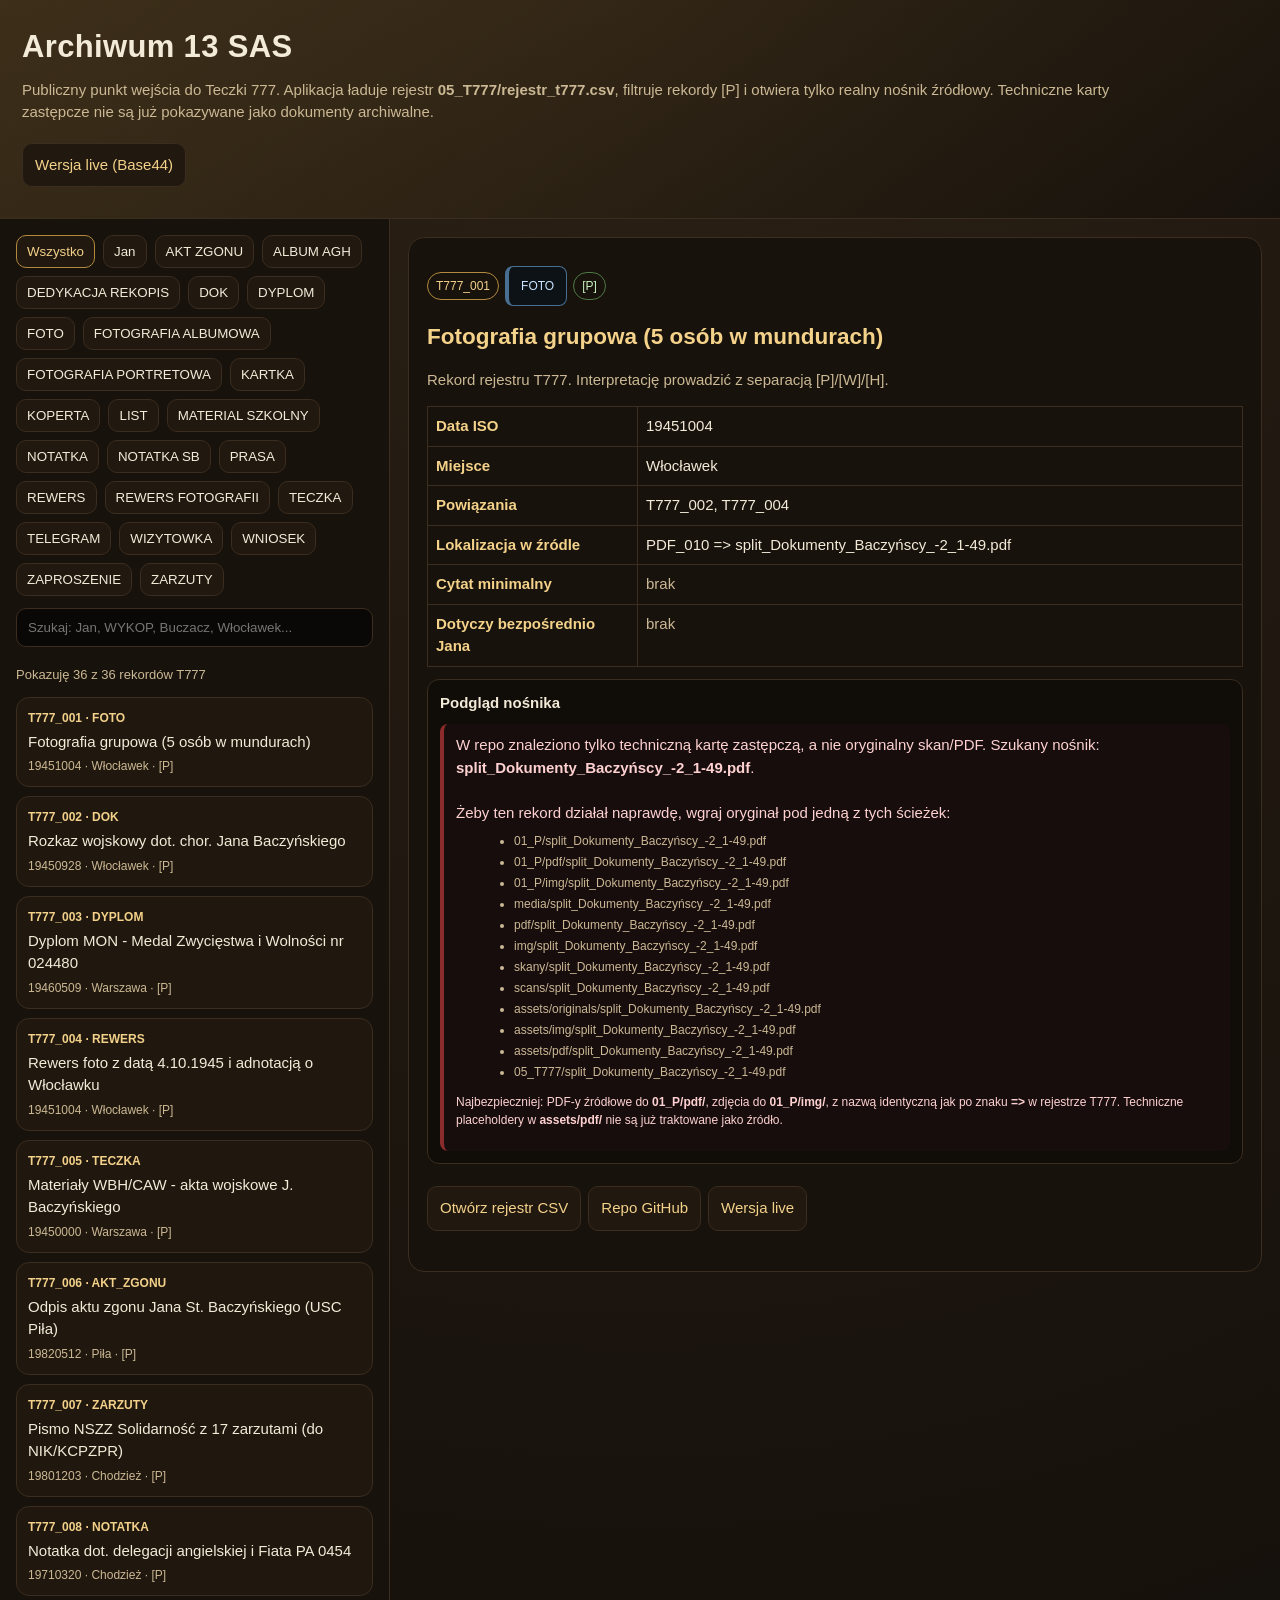
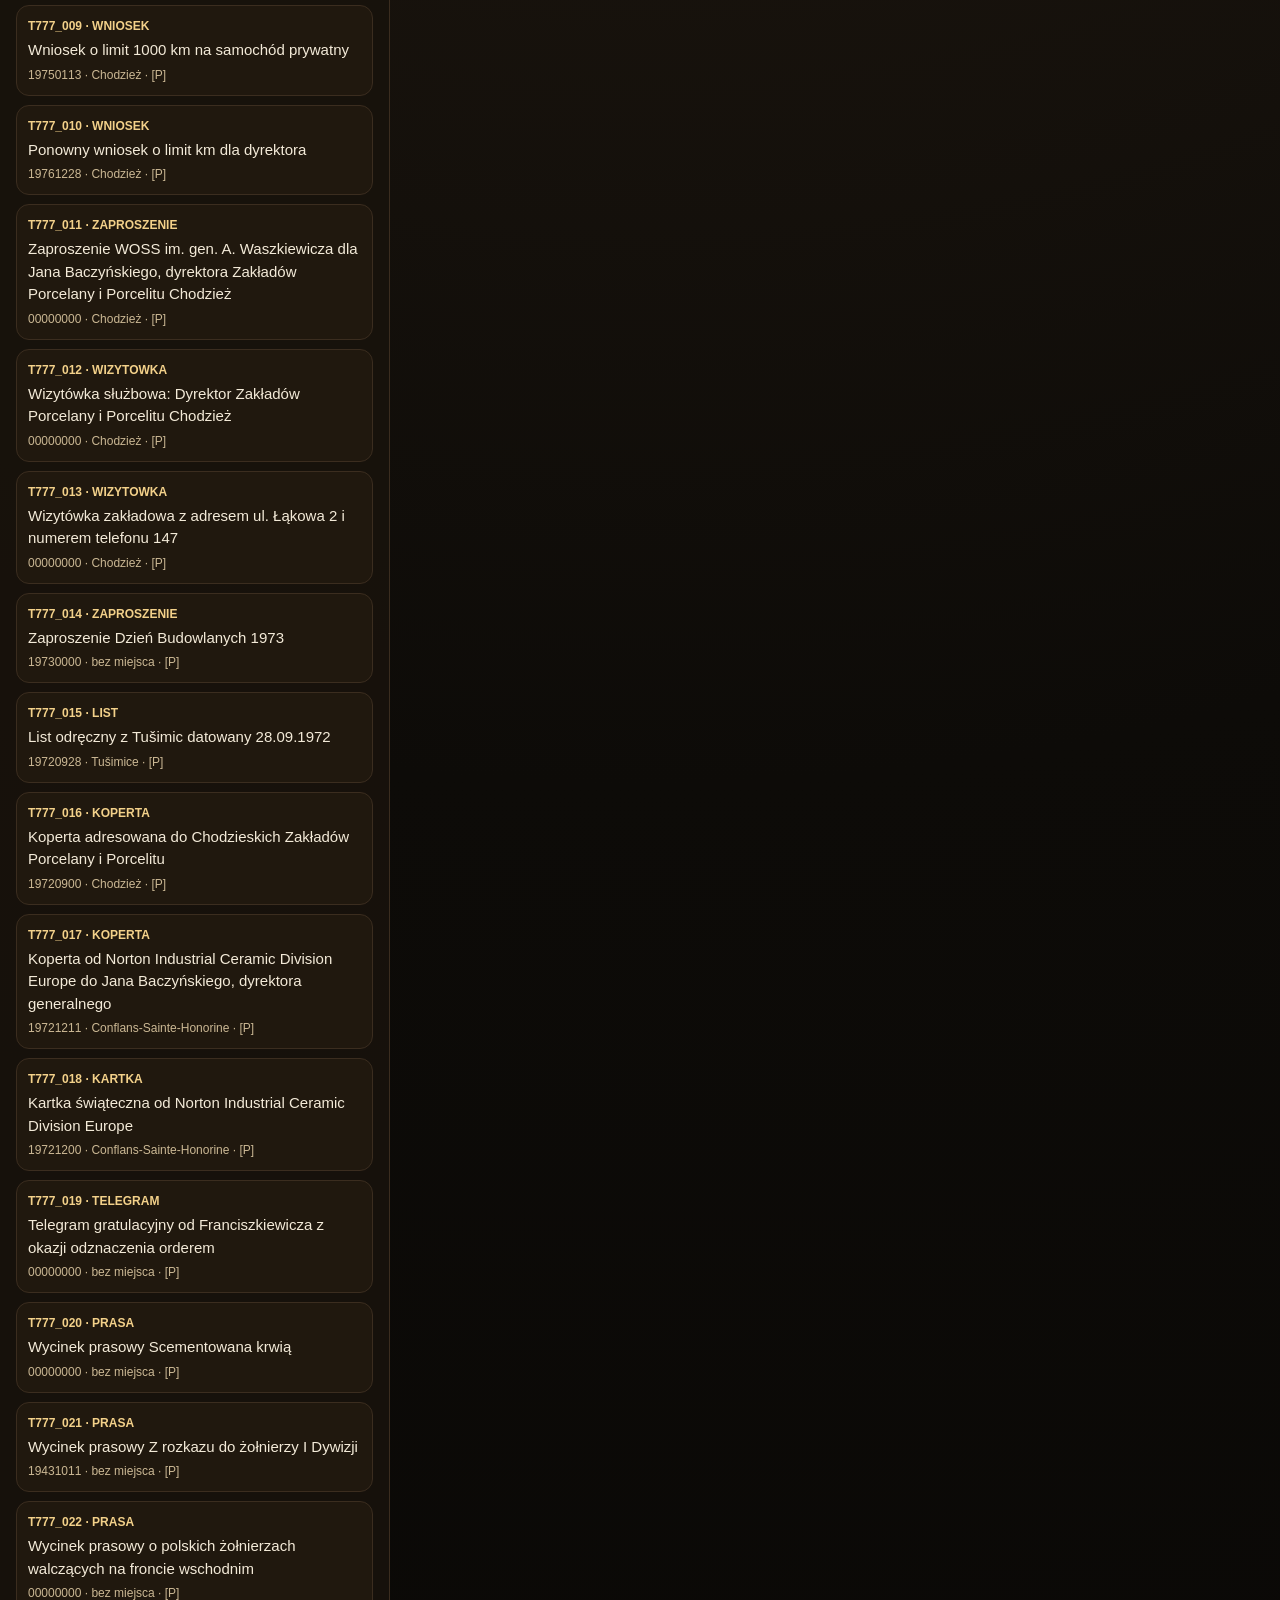
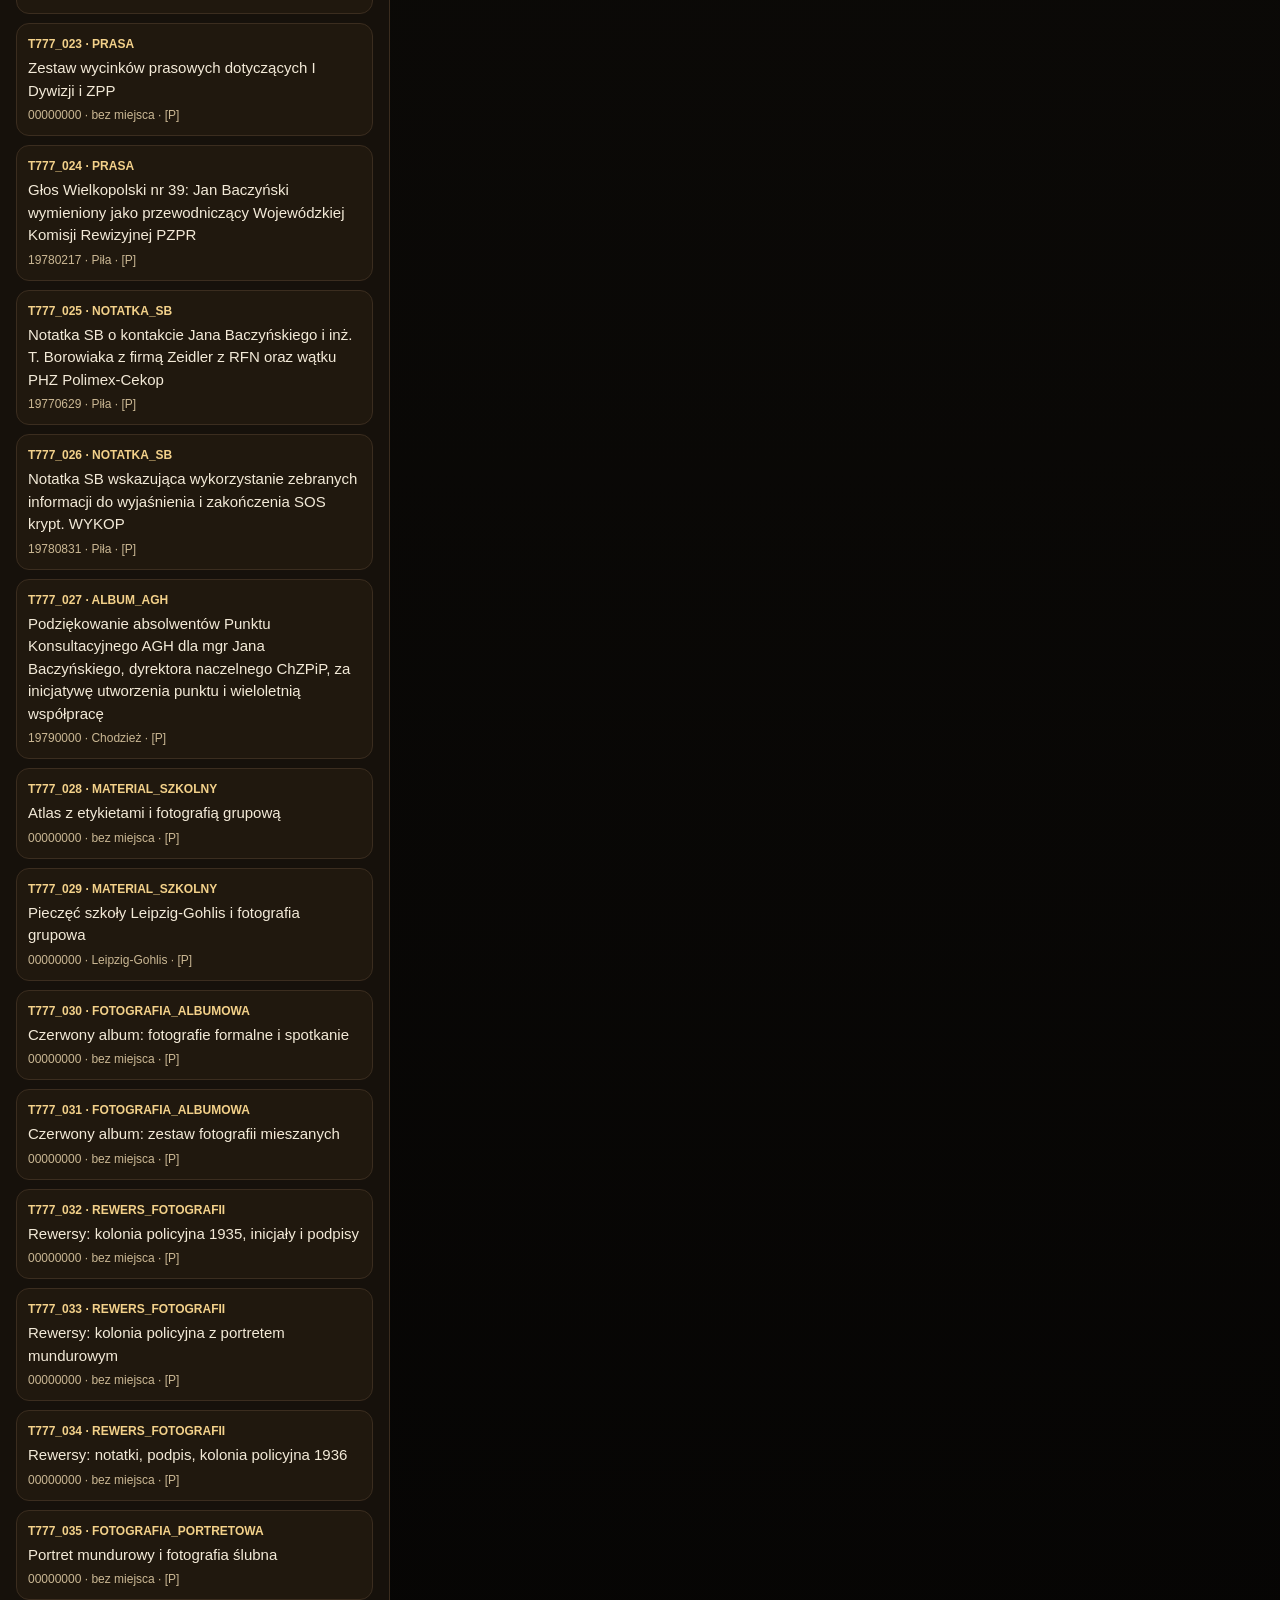
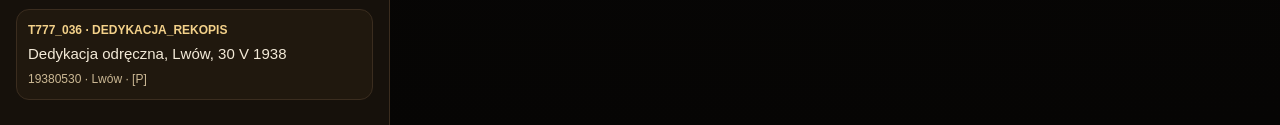
==== commit 55ec1f2f: "Merge pull request #10 from komendantmb/codex/access-thirteen-archive-point-app" ====
--- a/index.html
+++ b/index.html
@@ -2,15 +2,86 @@
 <html lang="pl">
 <head>
 <meta charset="utf-8">
-<meta name="viewport" content="width=device-width, initial-scale=1, viewport-fit=cover">
-<title>Archiwum Rodowe Baczyńscy | Jazłowiec • Buczacz • Chodzież</title>
+<meta name="viewport" content="width=device-width, initial-scale=1">
+<title>Archiwum 13 SAS | Teczka 777</title>
 <style>
-:root{--bg:#090704;--black:#050403;--panel:#11100d;--panel2:#19140d;--paper:#efe2c4;--muted:#bfae8d;--gold:#c39b5a;--gold2:#e2c88c;--line:#493724;--red:#7d241f;--green:#5c7f4c;--shadow:0 18px 55px rgba(0,0,0,.42)}*{box-sizing:border-box}html{scroll-behavior:smooth}body{margin:0;background:#080604;color:var(--paper);font:15px/1.5 Georgia,'Times New Roman',serif}body:before{content:"";position:fixed;inset:0;pointer-events:none;background:radial-gradient(circle at 30% 0,rgba(181,126,54,.12),transparent 32%),radial-gradient(circle at 70% 20%,rgba(255,217,143,.08),transparent 28%),linear-gradient(90deg,rgba(255,255,255,.018) 1px,transparent 1px),linear-gradient(0deg,rgba(255,255,255,.012) 1px,transparent 1px);background-size:auto,auto,58px 58px,58px 58px;opacity:.8}.top{position:sticky;top:0;z-index:50;background:rgba(8,7,5,.94);border-bottom:1px solid rgba(195,155,90,.28);backdrop-filter:blur(12px)}.nav{height:72px;display:flex;align-items:center;gap:18px;padding:0 28px}.brand{display:flex;align-items:center;gap:15px;min-width:380px}.monogram{width:48px;height:48px;border:1px solid var(--gold);border-radius:12px;display:grid;place-items:center;color:var(--gold2);font:800 24px Georgia;background:linear-gradient(145deg,#1a120a,#050403)}.brandTitle{font-size:23px;letter-spacing:1px;color:#e2c88c;text-transform:uppercase;line-height:1}.brandSub{font-size:12px;color:var(--muted);margin-top:5px}.menu{display:flex;align-items:center;gap:4px;flex:1;justify-content:center}.menu a{color:#d9c5a1;text-decoration:none;padding:10px 12px;border-bottom:2px solid transparent;font-size:13px;white-space:nowrap}.menu a:hover,.menu a.active{color:#f3d99b;border-bottom-color:var(--gold)}.menu span{color:#c8a567;margin-right:5px}.rightTools{display:flex;align-items:center;gap:14px}.crest{width:38px;height:44px;border:1px solid var(--line);border-radius:10px;display:grid;place-items:center;color:#d9b56b;background:#120d07}.login{border:1px solid var(--gold);background:#130e08;color:#e7d09b;text-decoration:none;padding:12px 18px;border-radius:9px}.hero{min-height:330px;position:relative;overflow:hidden;border-bottom:1px solid rgba(195,155,90,.22);background:linear-gradient(90deg,rgba(0,0,0,.88),rgba(0,0,0,.25) 28%,rgba(0,0,0,.2) 62%,rgba(0,0,0,.82)),radial-gradient(circle at 68% 18%,rgba(255,220,150,.2),transparent 18%),linear-gradient(180deg,#1a120a,#080604)}.hero:before{content:"";position:absolute;inset:0;background:repeating-linear-gradient(90deg,rgba(255,255,255,.018) 0 1px,transparent 1px 90px),repeating-linear-gradient(0deg,rgba(255,255,255,.012) 0 1px,transparent 1px 70px);opacity:.35}.heroInner{max-width:1600px;margin:0 auto;position:relative;min-height:330px;padding:38px 26px}.heroTitle{text-align:center;margin:18px auto 8px;color:#d7af72;font-size:42px;letter-spacing:4px;text-transform:uppercase;text-shadow:0 2px 18px #000}.heroLead{text-align:center;max-width:620px;margin:0 auto;color:#d7c4a4;font-style:italic;font-size:16px}.searchBox{max-width:650px;margin:26px auto 0;display:flex;border:2px solid rgba(222,191,129,.65);background:rgba(13,13,11,.86);border-radius:7px;box-shadow:var(--shadow);padding:6px}.searchBox input{flex:1;background:transparent;border:0;color:var(--paper);font-size:15px;padding:14px 16px;outline:0}.searchBox button{background:linear-gradient(#ead8b4,#c49e62);border:0;color:#20150a;padding:0 28px;border-radius:5px;font:700 16px Georgia;cursor:pointer}.quick{display:flex;gap:8px;justify-content:center;margin-top:14px;flex-wrap:wrap}.chip{border:1px solid rgba(195,155,90,.42);background:rgba(8,6,4,.7);color:#d8c29a;padding:8px 15px;border-radius:6px;text-decoration:none;font-size:13px}.sceneLeft,.sceneRight,.lamp,.portrait{position:absolute;pointer-events:none}.sceneLeft{left:30px;bottom:24px;width:300px;height:270px}.lion{position:absolute;left:0;top:0;width:145px;height:170px;border:1px solid rgba(195,155,90,.28);border-radius:18px;background:radial-gradient(circle at 48% 38%,rgba(209,187,142,.16),transparent 25%),linear-gradient(135deg,#1a1713,#090806);display:grid;place-items:center;color:#d6bd83;font:700 62px Georgia}.lion:after{content:"VIRTUS ET HONOR";position:absolute;bottom:-33px;left:6px;right:6px;text-align:center;font-size:10px;letter-spacing:3px;color:#8f7652}.books{position:absolute;left:122px;top:30px;width:150px;height:68px;background:repeating-linear-gradient(90deg,#2b1c10 0 20px,#53361f 20px 31px,#18100a 31px 42px);border:1px solid #5b4128;transform:rotate(-4deg)}.mapPaper{position:absolute;left:96px;bottom:20px;width:190px;height:96px;background:#d7c5a2;border:1px solid #7a5a31;transform:rotate(6deg);opacity:.82}.mapPaper:before{content:"";position:absolute;inset:14px;border:1px dashed #5c4327}.sceneRight{right:20px;top:30px;width:380px;height:275px}.folder{position:absolute;right:0;top:44px;width:230px;height:210px;border-radius:10px;background:#b58d52;border:1px solid #6f4a24;transform:rotate(7deg);box-shadow:var(--shadow)}.folder:before{content:"TECZKA 777";position:absolute;inset:48px 18px auto;text-align:center;color:#2a1b0e;font:800 31px Georgia;letter-spacing:2px}.folder:after{content:"Jan Stanisław Baczyński";position:absolute;left:30px;right:30px;top:94px;text-align:center;color:#342211;font:700 15px Georgia}.wax{position:absolute;right:18px;bottom:32px;width:56px;height:56px;border-radius:50%;background:radial-gradient(circle,#a3322b,#55120f);border:2px solid #d2a467}.lamp{right:260px;top:0;width:170px;height:130px;background:radial-gradient(ellipse at top,rgba(255,235,165,.5),transparent 34%)}.lamp:before{content:"";position:absolute;left:42px;top:0;width:95px;height:34px;border-radius:0 0 50% 50%;background:linear-gradient(#d6b16b,#4b321b);box-shadow:0 16px 55px rgba(255,221,150,.32)}.portrait{right:300px;bottom:38px;width:72px;height:100px;border:7px solid #5a4025;background:linear-gradient(#3a2b1c,#111);box-shadow:var(--shadow)}.portrait:before{content:"zdjęcie";position:absolute;left:0;right:0;top:38px;text-align:center;color:#baa57d;font-size:12px}.dashboard{max-width:1600px;margin:0 auto;padding:14px 24px 24px}.mainGrid{display:grid;grid-template-columns:240px 1fr;gap:16px}.leftPanel{display:flex;flex-direction:column;gap:12px}.label{display:flex;align-items:center;gap:10px;color:#d7b575;text-transform:uppercase;letter-spacing:1px;font:700 18px Georgia;margin:3px 0 4px}.label:after{content:"";height:1px;background:#5b442b;flex:1}.card{border:1px solid rgba(195,155,90,.34);background:linear-gradient(145deg,rgba(27,22,15,.96),rgba(12,11,9,.96));border-radius:7px;box-shadow:var(--shadow);overflow:hidden}.teczkaCard{height:216px;position:relative;background:#b98f54;color:#2b1a0c;padding:24px;transform:translateZ(0)}.teczkaCard:before{content:"ARCHIWUM 13 SAS";display:block;font-size:12px;letter-spacing:2px;text-align:center;margin:6px 0 16px}.teczkaCard h2{font-size:34px;margin:0;text-align:center;color:#211407;letter-spacing:2px}.teczkaCard p{text-align:center;font-weight:700}.roundBtn{position:absolute;right:24px;bottom:24px;width:34px;height:34px;border:1px solid #5b3519;border-radius:50%;display:grid;place-items:center}.familyRow{display:grid;grid-template-columns:repeat(5,minmax(150px,1fr)) 250px;gap:10px}.person{height:146px;padding:14px;display:grid;grid-template-columns:70px 1fr;gap:12px;align-items:center;position:relative}.person.featured{border-color:#d2a65f}.portraitMini{width:70px;height:106px;border:1px solid rgba(195,155,90,.34);border-radius:5px;background:radial-gradient(circle at 50% 32%,rgba(236,213,165,.13),transparent 24%),linear-gradient(145deg,#33302b,#090806);display:grid;place-items:center;color:#9f8a68;font-size:12px;text-align:center}.person h3{font-size:19px;line-height:1.1;margin:0;color:#edd5a4}.person small{display:block;margin-top:8px;color:#b8a17c}.branchIcon{position:absolute;right:12px;bottom:10px;width:28px;height:28px;border:1px solid var(--gold);border-radius:50%;display:grid;place-items:center;color:#d8b678}.star{position:absolute;right:10px;top:9px;color:#e2bd6f;font-size:22px}.addPerson{height:146px;border:1px dashed rgba(195,155,90,.48);background:rgba(13,10,7,.75);display:grid;place-items:center;text-align:center;color:#c8ad78}.addPerson b{font-size:38px;font-weight:300}.tabs{display:flex;gap:6px;justify-content:flex-end;margin-bottom:8px}.tabs a{border:1px solid rgba(195,155,90,.34);padding:8px 14px;color:#cdb58b;text-decoration:none;border-radius:4px;background:#14100b}.featureGrid{display:grid;grid-template-columns:repeat(5,1fr);gap:10px;margin-top:10px}.feature{height:120px;padding:16px;display:grid;grid-template-columns:80px 1fr;gap:14px;align-items:center}.feature .art{width:80px;height:80px;border:1px solid rgba(195,155,90,.28);background:linear-gradient(135deg,#4a321d,#111);border-radius:5px;display:grid;place-items:center;color:#d4b774;font-size:30px}.feature h3{color:#d8b678;text-transform:uppercase;font-size:16px;letter-spacing:1px}.feature p{margin:0;color:#bfae8d;font-size:13px}.bottomGrid{display:grid;grid-template-columns:1.1fr .9fr 1.4fr;gap:12px;margin-top:12px}.research{display:grid;grid-template-columns:130px 1fr;min-height:170px}.research .portraitMini{width:130px;height:170px;border:0;border-radius:0}.researchText{padding:20px}.badge{display:inline-block;border:1px solid #557192;background:#223143;color:#c8ddf4;padding:4px 8px;border-radius:4px;font-size:11px;margin-left:8px}.banner{min-height:170px;display:grid;place-items:center;text-align:center;background:radial-gradient(circle at 50% 30%,rgba(179,28,21,.55),transparent 35%),linear-gradient(135deg,#3b0c0a,#180b08 55%,#0c0907)}.banner h3{font-size:23px;text-transform:uppercase;color:#e1c28a;letter-spacing:1px}.kustosz{display:grid;grid-template-columns:220px 1fr;min-height:170px}.city{background:linear-gradient(135deg,#283342,#080808);position:relative}.city:before{content:"";position:absolute;inset:auto 20px 20px;height:92px;background:repeating-linear-gradient(90deg,#111 0 18px,#263746 18px 26px,#080808 26px 42px)}.kustoszText{padding:20px}.bajtax{font:800 32px Arial;color:#d2af71;letter-spacing:1px;margin-top:12px}.footer{border-top:1px solid rgba(195,155,90,.24);padding:18px 28px;color:#9d8b6f;display:flex;justify-content:space-between;gap:20px;flex-wrap:wrap}.bottomNav{display:none;position:fixed;left:0;right:0;bottom:0;background:rgba(8,7,5,.96);border-top:1px solid rgba(195,155,90,.3);z-index:60;padding:8px max(8px,env(safe-area-inset-right)) calc(8px + env(safe-area-inset-bottom)) max(8px,env(safe-area-inset-left));grid-template-columns:repeat(5,1fr);gap:6px}.bottomNav a{color:#e0c893;text-decoration:none;text-align:center;border:1px solid rgba(195,155,90,.26);border-radius:10px;padding:8px 4px;background:#14100b;font-size:12px}@media(max-width:1300px){.brand{min-width:310px}.menu a{padding:9px 7px}.heroTitle{font-size:34px}.sceneLeft{opacity:.45}.sceneRight{opacity:.75}.familyRow{grid-template-columns:repeat(3,1fr)}.featureGrid{grid-template-columns:repeat(3,1fr)}.bottomGrid{grid-template-columns:1fr}}@media(max-width:900px){.nav{height:auto;padding:12px 14px}.brand{min-width:0}.brandTitle{font-size:17px}.menu,.rightTools{display:none}.heroInner{min-height:420px;padding-top:28px}.sceneLeft,.sceneRight{opacity:.22}.searchBox{margin-top:24px}.mainGrid{grid-template-columns:1fr}.familyRow{grid-template-columns:1fr}.featureGrid{grid-template-columns:1fr}.bottomNav{display:grid}.dashboard{padding-bottom:92px}.kustosz,.research{grid-template-columns:1fr}.research .portraitMini{width:100%;height:120px}.heroTitle{font-size:30px;letter-spacing:2px}.footer{padding-bottom:95px}}@media(max-width:560px){.heroTitle{font-size:25px}.searchBox{display:block}.searchBox button{width:100%;height:44px}.chip{font-size:12px;padding:7px 10px}.dashboard{padding-left:12px;padding-right:12px}.person,.feature{grid-template-columns:70px 1fr}.tabs{justify-content:flex-start;overflow:auto}.sceneRight{right:-90px}.sceneLeft{left:-90px}}
+:root{
+  --bg:#0d0b08;--panel:#17120c;--panel2:#21180f;--paper:#f3ead8;--muted:#cbb894;
+  --gold:#b28a3d;--line:#3b2d1f;--red:#8b2b2b;--green:#4d7a45;--blue:#486f91
+}
+*{box-sizing:border-box}
+body{margin:0;background:radial-gradient(circle at top,#2b2015 0,#0d0b08 48%,#060504 100%);color:var(--paper);font:15px/1.5 Arial,Helvetica,sans-serif}
+header{padding:24px 22px;border-bottom:1px solid var(--line);background:linear-gradient(145deg,rgba(178,138,61,.18),rgba(23,18,12,.96))}
+h1{margin:0;font-size:31px;letter-spacing:.35px}.sub{color:var(--muted);margin-top:8px;max-width:1120px}.quicklinks{margin-top:12px;display:flex;gap:8px;flex-wrap:wrap}
+.layout{display:grid;grid-template-columns:390px 1fr;min-height:calc(100vh - 116px)}
+aside{border-right:1px solid var(--line);background:rgba(23,18,12,.96);padding:16px;overflow:auto}.content{padding:18px;overflow:auto}
+.tabs{display:flex;gap:8px;flex-wrap:wrap;margin-bottom:12px}.tab{border:1px solid var(--line);background:var(--panel2);color:var(--paper);padding:8px 10px;border-radius:10px;cursor:pointer}.tab.active{border-color:var(--gold);color:#f3d18a}
+.search{width:100%;padding:11px;border-radius:10px;border:1px solid var(--line);background:#090806;color:var(--paper);margin-bottom:10px}.stats{color:var(--muted);font-size:13px;margin:8px 0 12px}
+.item{border:1px solid var(--line);background:rgba(33,24,15,.96);border-radius:13px;padding:11px;margin:9px 0;cursor:pointer}.item:hover,.item.active{border-color:var(--gold)}
+.code{font-size:12px;color:#f3d18a;font-weight:bold}.title{font-size:15px;margin:4px 0}.meta{font-size:12px;color:var(--muted)}
+.viewer{border:1px solid var(--line);border-radius:16px;background:rgba(23,18,12,.96);padding:18px;min-height:540px}.badge{display:inline-block;border:1px solid var(--gold);color:#f3d18a;padding:4px 8px;border-radius:999px;font-size:12px;margin:0 6px 6px 0}.badge.p{border-color:var(--green);color:#c6efbf}.badge.warn{border-color:var(--red);color:#ffb6b6}.badge.info{border-color:var(--blue);color:#c9e5ff}
+h2{margin:8px 0 10px;color:#f4d28a}.muted{color:var(--muted)}.small{font-size:12px}.btn{display:inline-block;margin:7px 7px 7px 0;padding:10px 12px;border-radius:10px;border:1px solid var(--line);color:#f3d18a;text-decoration:none;background:var(--panel2)}.btn:hover{border-color:var(--gold)}
+table{border-collapse:collapse;width:100%;margin-top:12px}td,th{border:1px solid var(--line);padding:8px;text-align:left;vertical-align:top}th{color:#f4d28a;width:210px}
+.panel{border:1px solid var(--line);background:#100c08;border-radius:12px;padding:12px;margin-top:12px}.missing{border-left:4px solid var(--red);padding:10px 12px;background:#170d0d;color:#ffd1d1;border-radius:8px;margin-top:10px}.ok{border-left:4px solid var(--green);padding:10px 12px;background:#0e170d;color:#d9ffd3;border-radius:8px;margin-top:10px}.info{border-left:4px solid var(--blue);padding:10px 12px;background:#0d1217;color:#d4ecff;border-radius:8px;margin-top:10px}
+iframe{width:100%;height:72vh;border:1px solid var(--line);border-radius:10px;background:#fff}.preview-img{max-width:100%;max-height:78vh;border:1px solid var(--line);border-radius:10px;background:#080604;display:block;margin-top:12px}.pathlist{margin:8px 0 0 18px;color:var(--muted);font-size:12px}.pathlist li{margin:3px 0;word-break:break-all}
+@media(max-width:900px){.layout{grid-template-columns:1fr}aside{border-right:0;border-bottom:1px solid var(--line)}iframe{height:65vh}h1{font-size:25px}}
 </style>
 </head>
 <body>
-<header class="top"><nav class="nav"><div class="brand"><div class="monogram">B</div><div><div class="brandTitle">Archiwum Rodowe Baczyńscy</div><div class="brandSub">Jazłowiec • Buczacz • Chodzież 1896–2026</div></div></div><div class="menu"><a class="active" href="#start"><span>⌂</span>Strona główna</a><a href="#drzewo"><span>⌘</span>Drzewo genealogiczne</a><a href="#archiwum"><span>▣</span>Archiwum</a><a href="#osoby"><span>♙</span>Osoby</a><a href="#miejsca"><span>⌖</span>Miejsca</a><a href="#czas"><span>◷</span>Oś czasu</a><a href="#biblioteka"><span>▤</span>Biblioteka</a><a href="#kontakt"><span>✉</span>Kontakt</a></div><div class="rightTools"><div class="crest">SAS</div><a class="login" href="#admin">Zaloguj się</a></div></nav></header>
-<section class="hero" id="start"><div class="sceneLeft"><div class="lion">♌</div><div class="books"></div><div class="mapPaper"></div></div><div class="sceneRight"><div class="lamp"></div><div class="portrait"></div><div class="folder"></div><div class="wax"></div></div><div class="heroInner"><h1 class="heroTitle">Pamięć. Dziedzictwo. Tożsamość.</h1><p class="heroLead">Cyfrowe archiwum rodu Baczyńskich, dokumenty, zdjęcia, mapy i historie przodków z Jazłowca, Buczacza i Chodzieży od 1896 roku.</p><form class="searchBox" onsubmit="event.preventDefault(); location.hash='archiwum';"><input aria-label="Szukaj w archiwum" placeholder="Wyszukaj w archiwum... (np. osoba, miejsce, dokument, data)"><button>Szukaj</button></form><div class="quick"><a class="chip" href="#miejsca">Jazłowiec</a><a class="chip" href="#miejsca">Buczacz</a><a class="chip" href="#miejsca">Chodzież</a><a class="chip" href="#czas">1896–1914</a><a class="chip" href="#czas">1914–1945</a><a class="chip" href="#czas">1945–2026</a></div></div></section>
-<main class="dashboard"><div class="mainGrid"><aside class="leftPanel"><div class="label">Linie rodzinne</div><a class="card teczkaCard" href="05_T777/rejestr_t777.csv"><h2>TECZKA 777</h2><p>Jan Stanisław Baczyński</p><span class="roundBtn">›</span></a></aside><section><div class="tabs"><a href="#bracia">Bracia</a><a href="#kuzyni">Kuzyni</a><a href="#linie">Linie poboczne</a><a href="#admin">›</a></div><div class="familyRow" id="drzewo"><article class="card person"><div class="portraitMini">zdjęcie do podpięcia</div><div><h3>Joannes Baczyński</h3><small>do potwierdzenia źródłowego</small><span class="branchIcon">♙</span></div></article><article class="card person"><div class="portraitMini">zdjęcie do podpięcia</div><div><h3>Michał Baczyński</h3><small>Policja Państwowa II RP</small><span class="branchIcon">♙</span></div></article><article class="card person featured"><span class="star">★</span><div class="portraitMini">zdjęcie do podpięcia</div><div><h3>Jan Stanisław Baczyński</h3><small>1926–1982 · T777</small><span class="branchIcon">♙</span></div></article><article class="card person"><div class="portraitMini">zdjęcie do podpięcia</div><div><h3>Krzysztof Baczyński</h3><small>syn Jana Stanisława</small><span class="branchIcon">♙</span></div></article><article class="card person"><div class="portraitMini">kustosz</div><div><h3>Jan Michał „Baczas”</h3><small>współczesny opiekun archiwum</small><span class="branchIcon">♙</span></div></article><a class="addPerson" href="#admin"><div><b>+</b><br>Dodaj osobę</div></a></div><div class="featureGrid" id="archiwum"><a class="card feature" href="05_T777/rejestr_t777.csv"><div class="art">SAS</div><div><h3>Dokumenty [P]</h3><p>Akta, listy, metryki i zapisy historyczne.</p></div></a><a class="card feature" href="#biblioteka"><div class="art">▧</div><div><h3>Zdjęcia</h3><p>Fotografie rodzinne z różnych epok.</p></div></a><a class="card feature" href="#miejsca"><div class="art">⌖</div><div><h3>Mapa historyczna</h3><p>Odkryj miejsca związane z rodem.</p></div></a><a class="card feature" href="#czas"><div class="art">◷</div><div><h3>Oś czasu</h3><p>Kluczowe wydarzenia z historii rodziny.</p></div></a><a class="card feature" href="#artefakty"><div class="art">◉</div><div><h3>Artefakty</h3><p>Pamiątki, przedmioty i spuścizna rodu.</p></div></a></div></section></div><section class="bottomGrid"><article class="card research" id="osoby"><div class="portraitMini">Michał<br>Baczyński</div><div class="researchText"><h3>Michał Baczyński — losy nieustalone <span class="badge">W TRAKCIE BADAŃ</span></h3><p>Stale poszukujemy nowych informacji, dokumentów i świadectw. Jeśli posiadasz materiał lub wiesz coś o losach Michała Baczyńskiego, skontaktuj się z nami.</p><a class="login" href="#kontakt">Przekaż informację</a></div></article><article class="card banner"><h3>Honor przodków<br>zobowiązuje potomnych</h3></article><article class="card kustosz"><div class="city"></div><div class="kustoszText"><h3>Jan Michał Baczyński „Baczas”</h3><p>Współczesny potomek i kustosz archiwum. Z pasją i odpowiedzialnością prowadzi cyfrowe archiwum rodziny Baczyńskich dla przyszłych pokoleń.</p><div class="bajtax">BAJTAX</div><a class="login" href="#kontakt">Dowiedz się więcej</a></div></article></section><section id="miejsca" class="featureGrid" style="margin-top:12px"><article class="card feature"><div class="art">J</div><div><h3>Jazłowiec</h3><p>48.956, 25.443</p></div></article><article class="card feature"><div class="art">B</div><div><h3>Buczacz</h3><p>49.062, 25.393</p></div></article><article class="card feature"><div class="art">Ch</div><div><h3>Chodzież</h3><p>52.995, 16.919</p></div></article><article class="card feature"><div class="art">P</div><div><h3>Piła</h3><p>53.151, 16.738</p></div></article><article class="card feature"><div class="art">W</div><div><h3>Włocławek</h3><p>52.648, 19.067</p></div></article></section><section id="biblioteka" class="featureGrid" style="margin-top:12px"><a class="card feature" href="02_I/archiwum_13_manifest_pdf_2026-04-26.csv"><div class="art">PDF</div><div><h3>Manifest PDF</h3><p>Lista plików i statusów podpięcia.</p></div></a><a class="card feature" href="05_T777/podpiecia_status_001_010_i_024_2026-04-25.csv"><div class="art">777</div><div><h3>Status T777</h3><p>Podpięcia i weryfikacja źródeł.</p></div></a><a class="card feature" href="02_I/pozycje_prasowe.csv"><div class="art">PR</div><div><h3>Prasa</h3><p>Indeks prasowy i kontekst epoki.</p></div></a><a class="card feature" href="06_NOTATKI/ARTEFAKTY_RODU.csv"><div class="art">AR</div><div><h3>Artefakty</h3><p>Rejestr pamiątek i obiektów.</p></div></a><a class="card feature" href="07_APP_PUBLIC/docs/README.md"><div class="art">UP</div><div><h3>Upload</h3><p>Instrukcja podpinania PDF-ów.</p></div></a></section><section id="czas" class="card" style="margin-top:12px;padding:18px"><h3>Oś czasu</h3><p>1896 · Jazłowiec i Buczacz | 1918–1939 · Policja Państwowa | 1945–1946 · blok wojskowy | 1978 · Głos Wielkopolski / T777_024 | 1980 · Solidarność / T777_007 | 1982 · akt zgonu / T777_006 | 2026 · cyfrowe Archiwum 13 SAS</p></section><section id="artefakty" class="card" style="margin-top:12px;padding:18px"><h3>Artefakty i konserwacja</h3><p>Archiwum nie generuje fałszywych obrazów. Restauracja oznacza wyłącznie poprawę czytelności istniejących skanów: jasność, kontrast, ostrość, bez domalowywania twarzy, orderów i szczegółów.</p></section><section id="admin" class="card" style="margin-top:12px;padding:18px"><h3>Panel admina — zakres</h3><p>Upload dokumentów, osoby i relacje, linie rodzinne, T777, moderacja, motywy strony. PDF-y oznaczamy jako aktywne dopiero po fizycznym uploadzie.</p></section></main><footer class="footer" id="kontakt"><div>© 1896–2026 Archiwum Rodowe Baczyńscy · Wszystkie prawa zastrzeżone.</div><div>Przeszłość zachowana w pamięci staje się przyszłością.</div></footer><nav class="bottomNav"><a href="#start">Start</a><a href="#drzewo">Drzewo</a><a href="05_T777/rejestr_t777.csv">T777</a><a href="#miejsca">Miejsca</a><a href="#admin">Profil</a></nav>
+<header>
+  <h1>Archiwum 13 SAS</h1>
+  <div class="sub">Publiczny punkt wejścia do Teczki 777. Aplikacja ładuje rejestr <b>05_T777/rejestr_t777.csv</b>, filtruje rekordy [P] i otwiera tylko realny nośnik źródłowy. Techniczne karty zastępcze nie są już pokazywane jako dokumenty archiwalne.</div>
+  <div class="quicklinks"><a class="btn" href="https://thirteen-archive-point.base44.app" target="_blank" rel="noopener">Wersja live (Base44)</a></div>
+</header>
+<div class="layout">
+<aside>
+  <div class="tabs" id="tabs"><button class="tab active" data-filter="all">Wszystko</button><button class="tab" data-filter="JAN">Jan</button></div>
+  <input id="search" class="search" placeholder="Szukaj: Jan, WYKOP, Buczacz, Włocławek...">
+  <div class="stats" id="stats">Ładowanie rejestru...</div>
+  <div id="list"></div>
+</aside>
+<main class="content">
+  <section id="viewer" class="viewer"><h2>Ładowanie archiwum...</h2><p class="muted">Otwórz stronę przez GitHub Pages albo Netlify. Goły plik z dysku może blokować ładowanie CSV.</p></section>
+</main>
+</div>
+<script>
+const CSV_PATH='05_T777/rejestr_t777.csv';
+const GH='https://github.com/komendantmb/archiwum_13_sas';
+const RAW='https://raw.githubusercontent.com/komendantmb/archiwum_13_sas/main/';
+const LIVE='https://thirteen-archive-point.base44.app';
+let records=[],filter='all',selectedId=null;
+const list=document.getElementById('list'),viewer=document.getElementById('viewer'),search=document.getElementById('search'),stats=document.getElementById('stats'),tabs=document.getElementById('tabs');
+function esc(v){return String(v||'').replaceAll('&','&amp;').replaceAll('<','&lt;').replaceAll('>','&gt;').replaceAll('"','&quot;')}
+function splitCSVLine(line){const out=[];let cur='',q=false;for(let i=0;i<line.length;i++){const c=line[i];if(c==='"'){if(q&&line[i+1]==='"'){cur+='"';i++}else q=!q;continue}if(c===';'&&!q){out.push(cur);cur='';continue}cur+=c}out.push(cur);return out}
+function parseCSV(txt){const lines=txt.replace(/^\uFEFF/,'').trim().split(/\r?\n/);const head=splitCSVLine(lines.shift()).map(h=>h.trim());return lines.filter(Boolean).map(line=>{const vals=splitCSVLine(line);const o={};head.forEach((h,i)=>o[h]=(vals[i]||'').trim());return o})}
+function normalizeType(t){return (t||'BRAK_TYPU').trim().toUpperCase()}
+function recordTitle(r){return r.OPIS_KRÓTKI||r.TYP||r.ID||'Rekord bez tytułu'}
+function basenameFromRecord(r){const loc=r.LOKALIZACJA_W_ZRODLE||'';let name='';if(loc.includes('=>')) name=loc.split('=>').pop().trim();else if(/\.(pdf|jpg|jpeg|png|webp)$/i.test(loc.trim())) name=loc.trim();return name}
+function mediaKind(name,type){const n=(name||'').toLowerCase();const t=normalizeType(type);if(n.endsWith('.pdf'))return 'pdf';if(/\.(jpg|jpeg|png|webp)$/i.test(n))return 'img';if(t.includes('FOTO')||t.includes('FOTOGRAF')||t.includes('REWERS'))return 'img';return 'unknown'}
+function encodePath(path){return path.split('/').map(encodeURIComponent).join('/')}
+function candidates(r){const name=basenameFromRecord(r);if(!name)return [];const kind=mediaKind(name,r.TYP);const dirs=['01_P','01_P/pdf','01_P/img','media','pdf','img','skany','scans','assets/originals','assets/img','assets/pdf','05_T777'];
+  const out=[];dirs.forEach(d=>out.push(d?`${d}/${name}`:name));
+  if(kind==='pdf'&&!name.toLowerCase().endsWith('.pdf')) out.push(`01_P/pdf/${name}.pdf`);
+  return [...new Set(out)];
+}
+async function exists(path){try{const res=await fetch(encodePath(path),{method:'HEAD',cache:'no-store'});if(res.ok)return encodePath(path)}catch(e){}try{const res=await fetch(RAW+encodePath(path),{method:'HEAD',cache:'no-store'});if(res.ok)return RAW+encodePath(path)}catch(e){}return null}
+async function looksLikeTechnicalCard(url){try{const res=await fetch(url,{cache:'no-store'});if(!res.ok)return false;const buf=await res.arrayBuffer();const txt=new TextDecoder('latin1').decode(buf.slice(0,160000));return /ARCHIWUM 13 SAS\s*-\s*TECHNICAL CARD|technical placeholder|NOT the original archival scan/i.test(txt)}catch(e){return false}}
+async function resolveMedia(r){const cs=candidates(r);for(const p of cs){const hit=await exists(p);if(!hit)continue;const isPdf=/\.pdf$/i.test(p);const tech=isPdf?await looksLikeTechnicalCard(hit):false;if(tech)return {hit:null,path:p,all:cs,technical:true};return {hit,path:p,all:cs,technical:false}}return {hit:null,path:null,all:cs,technical:false}}
+function row(label,value){return `<tr><th>${esc(label)}</th><td>${value?esc(value):'<span class="muted">brak</span>'}</td></tr>`}
+function buildTabs(){const types=[...new Set(records.map(r=>normalizeType(r.TYP)))].filter(Boolean).sort();types.forEach(t=>{const b=document.createElement('button');b.className='tab';b.dataset.filter=t;b.textContent=t.replaceAll('_',' ');b.onclick=()=>setFilter(t,b);tabs.appendChild(b)})}
+function setFilter(f,b){document.querySelectorAll('.tab').forEach(x=>x.classList.remove('active'));b.classList.add('active');filter=f;renderList()}
+function filteredRecords(){const q=search.value.toLowerCase();return records.filter(r=>{const t=normalizeType(r.TYP);const all=Object.values(r).join(' ').toLowerCase();if(filter==='JAN' && (r.CZY_DOTYCZY_BEZPOSREDNIO_JANA||'').toUpperCase()!=='TAK')return false;if(filter!=='all'&&filter!=='JAN'&&t!==filter)return false;return all.includes(q)})}
+function renderList(){const data=filteredRecords();stats.textContent=`Pokazuję ${data.length} z ${records.length} rekordów T777`;list.innerHTML='';data.forEach(r=>{const el=document.createElement('div');el.className='item'+(selectedId===r.ID?' active':'');el.innerHTML=`<div class="code">${esc(r.ID||'BRAK_ID')} · ${esc(normalizeType(r.TYP))}</div><div class="title">${esc(recordTitle(r))}</div><div class="meta">${esc(r.DATA_ISO||'bez daty')} · ${esc(r.MIEJSCE||'bez miejsca')} · ${esc(r.STATUS_DOWODOWY||'bez statusu')}</div>`;el.onclick=()=>openRecord(r);list.appendChild(el)});if(data.length&&!selectedId)openRecord(data[0],false)}
+async function openRecord(r,rerender=true){selectedId=r.ID;if(rerender)renderList();const isP=(r.STATUS_DOWODOWY||'').includes('[P]');const name=basenameFromRecord(r);const kind=mediaKind(name,r.TYP);viewer.innerHTML=`<span class="badge">${esc(r.ID)}</span><span class="badge info">${esc(normalizeType(r.TYP))}</span><span class="badge ${isP?'p':'warn'}">${esc(r.STATUS_DOWODOWY||'BRAK STATUSU')}</span><h2>${esc(recordTitle(r))}</h2><p class="muted">${esc(r.UWAGA_METODOLOGICZNA||'Rekord rejestru T777. Interpretację prowadzić z separacją [P]/[W]/[H].')}</p><table>${row('Data ISO',r.DATA_ISO)}${row('Miejsce',r.MIEJSCE)}${row('Powiązania',r.POWIĄZANIA)}${row('Lokalizacja w źródle',r.LOKALIZACJA_W_ZRODLE)}${row('Cytat minimalny',r.CYTAT_MINIMALNY)}${row('Dotyczy bezpośrednio Jana',r.CZY_DOTYCZY_BEZPOSREDNIO_JANA)}</table><div class="panel"><b>Podgląd nośnika</b><div id="mediaBox" class="info">Szukam realnego pliku źródłowego w repozytorium...</div></div><p><a class="btn" href="${CSV_PATH}" target="_blank">Otwórz rejestr CSV</a><a class="btn" href="${GH}" target="_blank">Repo GitHub</a><a class="btn" href="${LIVE}" target="_blank" rel="noopener">Wersja live</a></p>`;
+const mediaBox=document.getElementById('mediaBox');
+if(!name){mediaBox.className='missing';mediaBox.innerHTML='Ten rekord nie ma jeszcze wpisanej ścieżki do skanu/PDF w kolumnie LOKALIZACJA_W_ZRODLE. Rekord jest w rejestrze, ale nie da się automatycznie otworzyć nośnika.';return}
+const res=await resolveMedia(r);
+const tried=res.all.map(p=>`<li>${esc(p)}</li>`).join('');
+if(res.hit){const open=`<p><a class="btn" href="${res.hit}" target="_blank">Otwórz w nowej karcie</a><a class="btn" href="${RAW+encodePath(res.path)}" target="_blank">RAW GitHub</a></p><div class="ok">Znaleziono realny plik: <b>${esc(res.path)}</b></div>`;if(kind==='img'){mediaBox.className='';mediaBox.innerHTML=open+`<img class="preview-img" src="${res.hit}" alt="${esc(recordTitle(r))}">`}else if(kind==='pdf'){mediaBox.className='';mediaBox.innerHTML=open+`<iframe src="${res.hit}" title="${esc(recordTitle(r))}"></iframe>`}else{mediaBox.className='';mediaBox.innerHTML=open+`<p class="muted">Typ pliku nie jest jednoznaczny. Użyj przycisku otwarcia.</p>`}}
+else{mediaBox.className='missing';mediaBox.innerHTML=`${res.technical?'W repo znaleziono tylko techniczną kartę zastępczą, a nie oryginalny skan/PDF.':'Nie znaleziono pliku binarnego.'} Szukany nośnik: <b>${esc(name)}</b>.<br><br>Żeby ten rekord działał naprawdę, wgraj oryginał pod jedną z tych ścieżek:<ul class="pathlist">${tried}</ul><p class="small">Najbezpieczniej: PDF-y źródłowe do <b>01_P/pdf/</b>, zdjęcia do <b>01_P/img/</b>, z nazwą identyczną jak po znaku <b>=&gt;</b> w rejestrze T777. Techniczne placeholdery w <b>assets/pdf/</b> nie są już traktowane jako źródło.</p>`}
+}
+async function boot(){try{let res=await fetch(CSV_PATH,{cache:'no-store'});if(!res.ok)res=await fetch(RAW+CSV_PATH,{cache:'no-store'});if(!res.ok)throw new Error('CSV HTTP '+res.status);const txt=await res.text();records=parseCSV(txt);buildTabs();renderList();if(records[0])openRecord(records[0],false)}catch(e){viewer.innerHTML='<h2>Nie udało się załadować CSV</h2><p class="muted">Uruchom stronę przez Netlify, GitHub Pages albo lokalny serwer. Bez serwera przeglądarka może blokować fetch do CSV.</p><div class="missing">Błąd: '+esc(e.message)+'</div>';stats.textContent='CSV niezaładowany'}}
+document.querySelectorAll('.tab').forEach(b=>b.onclick=()=>setFilter(b.dataset.filter,b));search.oninput=()=>{selectedId=null;renderList()};boot();
+</script>
 </body>
-</html>+</html>
